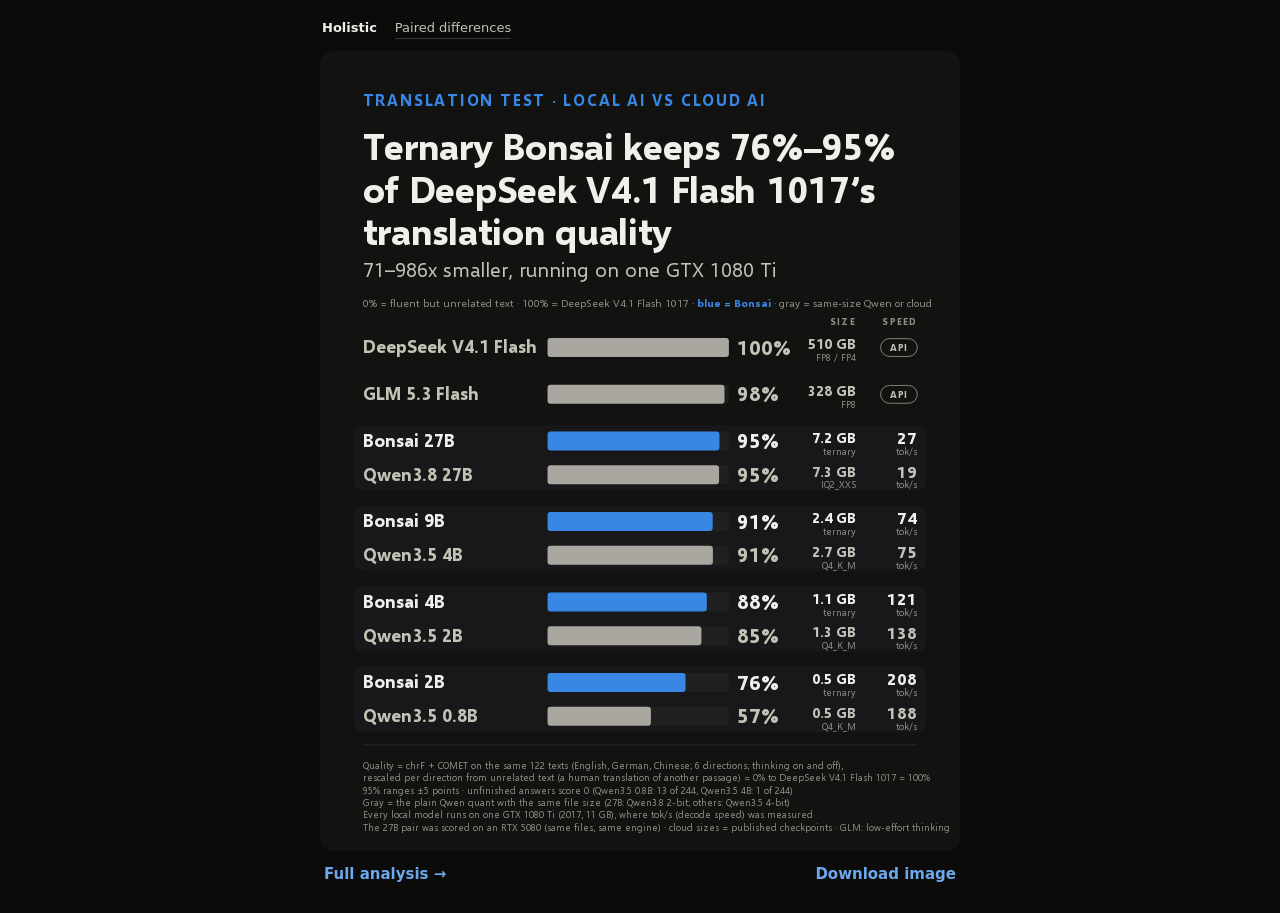
==== bonsai2-translation/index.html @ bb7e82f9 "update bonsai2 translation pages" ====
<!doctype html>
<html lang="en"><head><meta charset="utf-8"><meta name="robots" content="noindex, nofollow"><meta name="viewport" content="width=device-width,initial-scale=1">
<meta name="color-scheme" content="dark">
<title>Ternary Bonsai keeps 76%–95% of DeepSeek V4.1 Flash 1017’s translation quality, 71–986x smaller, running on one GTX 1080 Ti</title><style>
@font-face{font-family:CardSans;src:url(fonts/selawk.ttf) format("truetype");font-weight:100 500}
@font-face{font-family:CardSans;src:url(fonts/selawkb.ttf) format("truetype");font-weight:600 900}
html,body{margin:0;background:#0b0b0a;color:#f0efec;font:15px/1.5 system-ui,-apple-system,"Segoe UI",sans-serif}
main{max-width:640px;margin:0 auto;padding:18px 14px 28px}
.nav{display:flex;gap:18px;font-size:13px;margin:0 2px 12px}
.nav a{color:#c3c2b7;text-decoration:none;border-bottom:1px solid #383835}
.nav a:hover{color:#f0efec}
.nav [aria-current]{color:#f0efec;font-weight:600}
svg.card{display:block;width:100%;height:auto;border-radius:14px}
.links{display:flex;justify-content:space-between;gap:16px;margin:12px 4px 0;font-size:15px}
.links a{color:#6da7ec;text-decoration:none;font-weight:600}
.links a:hover{text-decoration:underline}
</style></head>
<body><main><nav class="nav" aria-label="Report pages"><span aria-current="page">Holistic</span><a href="details.html">Paired differences</a></nav>
<svg class="card" viewBox="0 0 1080 1350" width="1080" height="1350" xmlns="http://www.w3.org/2000/svg" role="img" aria-labelledby="card-t card-d" font-family="'Segoe UI','CardSans',sans-serif">
<title id="card-t">Ternary Bonsai keeps 76%–95% of DeepSeek V4.1 Flash 1017’s translation quality, 71–986x smaller, running on one GTX 1080 Ti</title>
<desc id="card-d">Translation quality (chrF and COMET) from unrelated text = 0% to DeepSeek V4.1 Flash 1017 (510 GB) = 100% on the same texts, each Bonsai beside the plain Qwen of the same file size: DeepSeek V4.1 Flash 1017 (510 GB) 100%, GLM 5.3 Flash (328 GB) 98% (95% range 97% to 99%), Bonsai 27B (7.2 GB) 95% (95% range 93% to 96%), Qwen3.8 27B (7.3 GB) 95% (95% range 92% to 96%), Bonsai 9B (2.4 GB) 91% (95% range 90% to 93%), Qwen3.5 4B (2.7 GB) 91% (95% range 89% to 93%), Bonsai 4B (1.1 GB) 88% (95% range 86% to 90%), Qwen3.5 2B (1.3 GB) 85% (95% range 83% to 87%), Bonsai 2B (0.5 GB) 76% (95% range 74% to 78%), Qwen3.5 0.8B (0.5 GB) 57% (95% range 52% to 62%).</desc>
<rect width="1080" height="1350" fill="#121211"/>
<text x="72" y="92" fill="#3987e5" font-size="26" font-weight="700" letter-spacing="3">TRANSLATION TEST · LOCAL AI VS CLOUD AI</text>
<text x="72" y="184" fill="#f0efec" font-size="62" font-weight="700" letter-spacing="-0.5">Ternary Bonsai keeps 76%–95%</text>
<text x="72" y="256" fill="#f0efec" font-size="62" font-weight="700" letter-spacing="-0.5">of DeepSeek V4.1 Flash 1017’s</text>
<text x="72" y="328" fill="#f0efec" font-size="62" font-weight="700" letter-spacing="-0.5">translation quality</text>
<text x="72" y="382" fill="#c3c2b7" font-size="34">71–986x smaller, running on one GTX 1080 Ti</text>
<text x="72" y="432" fill="#8f8d86" font-size="18">0% = fluent but unrelated text · 100% = DeepSeek V4.1 Flash 1017 · <tspan fill="#3987e5" font-weight="700">blue = Bonsai</tspan> · gray = same-size Qwen or cloud</text>
<text x="904" y="462" fill="#8f8d86" font-size="16" font-weight="700" letter-spacing="2" text-anchor="end">SIZE</text>
<text x="1008" y="462" fill="#8f8d86" font-size="16" font-weight="700" letter-spacing="2" text-anchor="end">SPEED</text>
<g><title>DeepSeek V4.1 Flash, 510 GB: the reference (100%)</title>
<text x="72" y="510.4" fill="#c3c2b7" font-size="30" font-weight="700">DeepSeek V4.1 Flash</text>
<text x="904" y="503.4" fill="#c3c2b7" font-size="24" font-weight="700" text-anchor="end">510 GB</text>
<text x="904" y="523.5" fill="#8f8d86" font-size="16" text-anchor="end">FP8 / FP4</text>
<rect x="946" y="485.4" width="62" height="30" rx="15" fill="none" stroke="#8f8d86" stroke-width="1.5"/>
<text x="977" y="506.4" fill="#c3c2b7" font-size="16" font-weight="700" letter-spacing="1.5" text-anchor="middle">API</text>
<rect x="384" y="484.5" width="306" height="31.9" rx="5" fill="#2c2c2a" fill-opacity=".45"/>
<rect x="384" y="484.5" width="306.0" height="31.9" rx="5" fill="#a9a7a0"/>
<text x="704" y="512.5" fill="#c3c2b7" font-size="34" font-weight="700">100%</text>
</g>
<g><title>GLM 5.3 Flash, 328 GB: 98% of the way from unrelated text to DeepSeek V4.1 Flash 1017 (95% range 97% to 99%)</title>
<text x="72" y="589.4" fill="#c3c2b7" font-size="30" font-weight="700">GLM 5.3 Flash</text>
<text x="904" y="582.4" fill="#c3c2b7" font-size="24" font-weight="700" text-anchor="end">328 GB</text>
<text x="904" y="602.4" fill="#8f8d86" font-size="16" text-anchor="end">FP8</text>
<rect x="946" y="564.4" width="62" height="30" rx="15" fill="none" stroke="#8f8d86" stroke-width="1.5"/>
<text x="977" y="585.4" fill="#c3c2b7" font-size="16" font-weight="700" letter-spacing="1.5" text-anchor="middle">API</text>
<rect x="384" y="563.4" width="306" height="31.9" rx="5" fill="#2c2c2a" fill-opacity=".45"/>
<rect x="384" y="563.4" width="298.6" height="31.9" rx="5" fill="#a9a7a0"/>
<text x="704" y="591.4" fill="#c3c2b7" font-size="34" font-weight="700">98%</text>
</g>
<rect x="58" y="631.8" width="964" height="109.8" rx="12" fill="#18181a"/>
<g><title>Bonsai 27B, 7.2 GB: 95% of the way from unrelated text to DeepSeek V4.1 Flash 1017 (95% range 93% to 96%)</title>
<text x="72" y="668.2" fill="#f0efec" font-size="30" font-weight="700">Bonsai 27B</text>
<text x="904" y="661.2" fill="#f0efec" font-size="24" font-weight="700" text-anchor="end">7.2 GB</text>
<text x="904" y="681.2" fill="#8f8d86" font-size="16" text-anchor="end">ternary</text>
<text x="1008" y="663.2" fill="#f0efec" font-size="28" font-weight="700" text-anchor="end">27</text>
<text x="1008" y="681.2" fill="#8f8d86" font-size="16" text-anchor="end">tok/s</text>
<rect x="384" y="642.3" width="306" height="31.9" rx="5" fill="#2c2c2a" fill-opacity=".45"/>
<rect x="384" y="642.3" width="290.1" height="31.9" rx="5" fill="#3987e5"/>
<text x="704" y="670.2" fill="#f0efec" font-size="34" font-weight="700">95%</text>
</g>
<g><title>Qwen3.8 27B, 7.3 GB: 95% of the way from unrelated text to DeepSeek V4.1 Flash 1017 (95% range 92% to 96%)</title>
<text x="72" y="725.1" fill="#c3c2b7" font-size="30" font-weight="700">Qwen3.8 27B</text>
<text x="904" y="718.1" fill="#c3c2b7" font-size="24" font-weight="700" text-anchor="end">7.3 GB</text>
<text x="904" y="738.1" fill="#8f8d86" font-size="16" text-anchor="end">IQ2_XXS</text>
<text x="1008" y="720.1" fill="#c3c2b7" font-size="28" font-weight="700" text-anchor="end">19</text>
<text x="1008" y="738.1" fill="#8f8d86" font-size="16" text-anchor="end">tok/s</text>
<rect x="384" y="699.2" width="306" height="31.9" rx="5" fill="#2c2c2a" fill-opacity=".45"/>
<rect x="384" y="699.2" width="289.4" height="31.9" rx="5" fill="#a9a7a0"/>
<text x="704" y="727.1" fill="#c3c2b7" font-size="34" font-weight="700">95%</text>
</g>
<rect x="58" y="767.6" width="964" height="109.8" rx="12" fill="#18181a"/>
<g><title>Bonsai 9B, 2.4 GB: 91% of the way from unrelated text to DeepSeek V4.1 Flash 1017 (95% range 90% to 93%)</title>
<text x="72" y="804.0" fill="#f0efec" font-size="30" font-weight="700">Bonsai 9B</text>
<text x="904" y="797.0" fill="#f0efec" font-size="24" font-weight="700" text-anchor="end">2.4 GB</text>
<text x="904" y="817.0" fill="#8f8d86" font-size="16" text-anchor="end">ternary</text>
<text x="1008" y="799.0" fill="#f0efec" font-size="28" font-weight="700" text-anchor="end">74</text>
<text x="1008" y="817.0" fill="#8f8d86" font-size="16" text-anchor="end">tok/s</text>
<rect x="384" y="778.1" width="306" height="31.9" rx="5" fill="#2c2c2a" fill-opacity=".45"/>
<rect x="384" y="778.1" width="278.7" height="31.9" rx="5" fill="#3987e5"/>
<text x="704" y="806.0" fill="#f0efec" font-size="34" font-weight="700">91%</text>
</g>
<g><title>Qwen3.5 4B, 2.7 GB: 91% of the way from unrelated text to DeepSeek V4.1 Flash 1017 (95% range 89% to 93%)</title>
<text x="72" y="860.9" fill="#c3c2b7" font-size="30" font-weight="700">Qwen3.5 4B</text>
<text x="904" y="853.9" fill="#c3c2b7" font-size="24" font-weight="700" text-anchor="end">2.7 GB</text>
<text x="904" y="873.9" fill="#8f8d86" font-size="16" text-anchor="end">Q4_K_M</text>
<text x="1008" y="855.9" fill="#c3c2b7" font-size="28" font-weight="700" text-anchor="end">75</text>
<text x="1008" y="873.9" fill="#8f8d86" font-size="16" text-anchor="end">tok/s</text>
<rect x="384" y="835.0" width="306" height="31.9" rx="5" fill="#2c2c2a" fill-opacity=".45"/>
<rect x="384" y="835.0" width="279.0" height="31.9" rx="5" fill="#a9a7a0"/>
<text x="704" y="862.9" fill="#c3c2b7" font-size="34" font-weight="700">91%</text>
</g>
<rect x="58" y="903.4" width="964" height="109.8" rx="12" fill="#18181a"/>
<g><title>Bonsai 4B, 1.1 GB: 88% of the way from unrelated text to DeepSeek V4.1 Flash 1017 (95% range 86% to 90%)</title>
<text x="72" y="939.8" fill="#f0efec" font-size="30" font-weight="700">Bonsai 4B</text>
<text x="904" y="932.8" fill="#f0efec" font-size="24" font-weight="700" text-anchor="end">1.1 GB</text>
<text x="904" y="952.8" fill="#8f8d86" font-size="16" text-anchor="end">ternary</text>
<text x="1008" y="934.8" fill="#f0efec" font-size="28" font-weight="700" text-anchor="end">121</text>
<text x="1008" y="952.8" fill="#8f8d86" font-size="16" text-anchor="end">tok/s</text>
<rect x="384" y="913.9" width="306" height="31.9" rx="5" fill="#2c2c2a" fill-opacity=".45"/>
<rect x="384" y="913.9" width="268.7" height="31.9" rx="5" fill="#3987e5"/>
<text x="704" y="941.8" fill="#f0efec" font-size="34" font-weight="700">88%</text>
</g>
<g><title>Qwen3.5 2B, 1.3 GB: 85% of the way from unrelated text to DeepSeek V4.1 Flash 1017 (95% range 83% to 87%)</title>
<text x="72" y="996.7" fill="#c3c2b7" font-size="30" font-weight="700">Qwen3.5 2B</text>
<text x="904" y="989.7" fill="#c3c2b7" font-size="24" font-weight="700" text-anchor="end">1.3 GB</text>
<text x="904" y="1009.7" fill="#8f8d86" font-size="16" text-anchor="end">Q4_K_M</text>
<text x="1008" y="991.7" fill="#c3c2b7" font-size="28" font-weight="700" text-anchor="end">138</text>
<text x="1008" y="1009.7" fill="#8f8d86" font-size="16" text-anchor="end">tok/s</text>
<rect x="384" y="970.8" width="306" height="31.9" rx="5" fill="#2c2c2a" fill-opacity=".45"/>
<rect x="384" y="970.8" width="259.6" height="31.9" rx="5" fill="#a9a7a0"/>
<text x="704" y="998.7" fill="#c3c2b7" font-size="34" font-weight="700">85%</text>
</g>
<rect x="58" y="1039.2" width="964" height="109.8" rx="12" fill="#18181a"/>
<g><title>Bonsai 2B, 0.5 GB: 76% of the way from unrelated text to DeepSeek V4.1 Flash 1017 (95% range 74% to 78%)</title>
<text x="72" y="1075.6" fill="#f0efec" font-size="30" font-weight="700">Bonsai 2B</text>
<text x="904" y="1068.6" fill="#f0efec" font-size="24" font-weight="700" text-anchor="end">0.5 GB</text>
<text x="904" y="1088.6" fill="#8f8d86" font-size="16" text-anchor="end">ternary</text>
<text x="1008" y="1070.6" fill="#f0efec" font-size="28" font-weight="700" text-anchor="end">208</text>
<text x="1008" y="1088.6" fill="#8f8d86" font-size="16" text-anchor="end">tok/s</text>
<rect x="384" y="1049.7" width="306" height="31.9" rx="5" fill="#2c2c2a" fill-opacity=".45"/>
<rect x="384" y="1049.7" width="232.8" height="31.9" rx="5" fill="#3987e5"/>
<text x="704" y="1077.6" fill="#f0efec" font-size="34" font-weight="700">76%</text>
</g>
<g><title>Qwen3.5 0.8B, 0.5 GB: 57% of the way from unrelated text to DeepSeek V4.1 Flash 1017 (95% range 52% to 62%)</title>
<text x="72" y="1132.5" fill="#c3c2b7" font-size="30" font-weight="700">Qwen3.5 0.8B</text>
<text x="904" y="1125.5" fill="#c3c2b7" font-size="24" font-weight="700" text-anchor="end">0.5 GB</text>
<text x="904" y="1145.5" fill="#8f8d86" font-size="16" text-anchor="end">Q4_K_M</text>
<text x="1008" y="1127.5" fill="#c3c2b7" font-size="28" font-weight="700" text-anchor="end">188</text>
<text x="1008" y="1145.5" fill="#8f8d86" font-size="16" text-anchor="end">tok/s</text>
<rect x="384" y="1106.6" width="306" height="31.9" rx="5" fill="#2c2c2a" fill-opacity=".45"/>
<rect x="384" y="1106.6" width="174.4" height="31.9" rx="5" fill="#a9a7a0"/>
<text x="704" y="1134.5" fill="#c3c2b7" font-size="34" font-weight="700">57%</text>
</g>
<line x1="72" x2="1008" y1="1171" y2="1171" stroke="#2c2c2a" stroke-width="1.5"/>
<text x="72" y="1211" fill="#8f8d86" font-size="16">Quality = chrF + COMET on the same 122 texts (English, German, Chinese; 6 directions; thinking on and off),</text>
<text x="72" y="1232" fill="#8f8d86" font-size="16">rescaled per direction from unrelated text (a human translation of another passage) = 0% to DeepSeek V4.1 Flash 1017 = 100%</text>
<text x="72" y="1253" fill="#8f8d86" font-size="16">95% ranges ±5 points · unfinished answers score 0 (Qwen3.5 0.8B: 13 of 244, Qwen3.5 4B: 1 of 244)</text>
<text x="72" y="1274" fill="#8f8d86" font-size="16">Gray = the plain Qwen quant with the same file size (27B: Qwen3.8 2-bit; others: Qwen3.5 4-bit)</text>
<text x="72" y="1295" fill="#8f8d86" font-size="16">Every local model runs on one GTX 1080 Ti (2017, 11 GB), where tok/s (decode speed) was measured</text>
<text x="72" y="1316" fill="#8f8d86" font-size="16">The 27B pair was scored on an RTX 5080 (same files, same engine) · cloud sizes = published checkpoints · GLM: low-effort thinking</text>
</svg>
<div class="links"><a href="details.html">Full analysis →</a><a href="holistic.png" download>Download image</a></div>
</main></body></html>
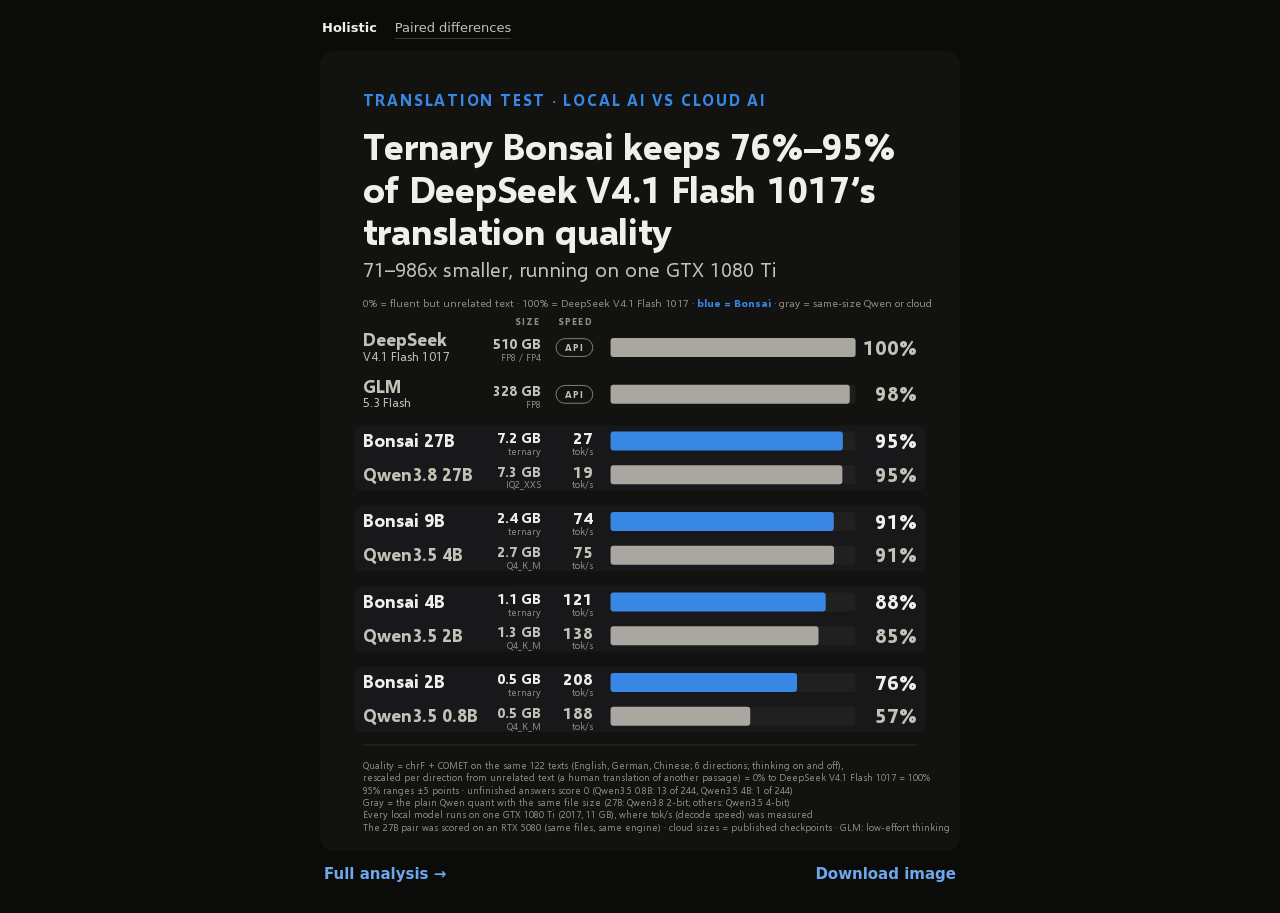
==== commit 9a4761b3: "update bonsai2 translation pages" ====
--- a/bonsai2-translation/index.html
+++ b/bonsai2-translation/index.html
@@ -26,111 +26,113 @@
 <text x="72" y="328" fill="#f0efec" font-size="62" font-weight="700" letter-spacing="-0.5">translation quality</text>
 <text x="72" y="382" fill="#c3c2b7" font-size="34">71–986x smaller, running on one GTX 1080 Ti</text>
 <text x="72" y="432" fill="#8f8d86" font-size="18">0% = fluent but unrelated text · 100% = DeepSeek V4.1 Flash 1017 · <tspan fill="#3987e5" font-weight="700">blue = Bonsai</tspan> · gray = same-size Qwen or cloud</text>
-<text x="904" y="462" fill="#8f8d86" font-size="16" font-weight="700" letter-spacing="2" text-anchor="end">SIZE</text>
-<text x="1008" y="462" fill="#8f8d86" font-size="16" font-weight="700" letter-spacing="2" text-anchor="end">SPEED</text>
-<g><title>DeepSeek V4.1 Flash, 510 GB: the reference (100%)</title>
-<text x="72" y="510.4" fill="#c3c2b7" font-size="30" font-weight="700">DeepSeek V4.1 Flash</text>
-<text x="904" y="503.4" fill="#c3c2b7" font-size="24" font-weight="700" text-anchor="end">510 GB</text>
-<text x="904" y="523.5" fill="#8f8d86" font-size="16" text-anchor="end">FP8 / FP4</text>
-<rect x="946" y="485.4" width="62" height="30" rx="15" fill="none" stroke="#8f8d86" stroke-width="1.5"/>
-<text x="977" y="506.4" fill="#c3c2b7" font-size="16" font-weight="700" letter-spacing="1.5" text-anchor="middle">API</text>
-<rect x="384" y="484.5" width="306" height="31.9" rx="5" fill="#2c2c2a" fill-opacity=".45"/>
-<rect x="384" y="484.5" width="306.0" height="31.9" rx="5" fill="#a9a7a0"/>
-<text x="704" y="512.5" fill="#c3c2b7" font-size="34" font-weight="700">100%</text>
+<text x="372.3271484375" y="462" fill="#8f8d86" font-size="16" font-weight="700" letter-spacing="2" text-anchor="end">SIZE</text>
+<text x="460.3271484375" y="462" fill="#8f8d86" font-size="16" font-weight="700" letter-spacing="2" text-anchor="end">SPEED</text>
+<g><title>DeepSeek V4.1 Flash 1017, 510 GB: the reference (100%)</title>
+<text x="72" y="498.4" fill="#c3c2b7" font-size="30" font-weight="700">DeepSeek</text>
+<text x="72" y="522.5" fill="#c3c2b7" font-size="21">V4.1 Flash 1017</text>
+<text x="372.3271484375" y="503.4" fill="#c3c2b7" font-size="24" font-weight="700" text-anchor="end">510 GB</text>
+<text x="372.3271484375" y="523.5" fill="#8f8d86" font-size="16" text-anchor="end">FP8 / FP4</text>
+<rect x="398.3271484375" y="485.4" width="62" height="30" rx="15" fill="none" stroke="#8f8d86" stroke-width="1.5"/>
+<text x="429.3271484375" y="506.4" fill="#c3c2b7" font-size="16" font-weight="700" letter-spacing="1.5" text-anchor="middle">API</text>
+<rect x="490.3271484375" y="484.5" width="413.5185546875" height="31.9" rx="5" fill="#2c2c2a" fill-opacity=".45"/>
+<rect x="490.3271484375" y="484.5" width="413.5" height="31.9" rx="5" fill="#a9a7a0"/>
+<text x="1008" y="512.5" fill="#c3c2b7" font-size="34" font-weight="700" text-anchor="end">100%</text>
 </g>
 <g><title>GLM 5.3 Flash, 328 GB: 98% of the way from unrelated text to DeepSeek V4.1 Flash 1017 (95% range 97% to 99%)</title>
-<text x="72" y="589.4" fill="#c3c2b7" font-size="30" font-weight="700">GLM 5.3 Flash</text>
-<text x="904" y="582.4" fill="#c3c2b7" font-size="24" font-weight="700" text-anchor="end">328 GB</text>
-<text x="904" y="602.4" fill="#8f8d86" font-size="16" text-anchor="end">FP8</text>
-<rect x="946" y="564.4" width="62" height="30" rx="15" fill="none" stroke="#8f8d86" stroke-width="1.5"/>
-<text x="977" y="585.4" fill="#c3c2b7" font-size="16" font-weight="700" letter-spacing="1.5" text-anchor="middle">API</text>
-<rect x="384" y="563.4" width="306" height="31.9" rx="5" fill="#2c2c2a" fill-opacity=".45"/>
-<rect x="384" y="563.4" width="298.6" height="31.9" rx="5" fill="#a9a7a0"/>
-<text x="704" y="591.4" fill="#c3c2b7" font-size="34" font-weight="700">98%</text>
+<text x="72" y="577.4" fill="#c3c2b7" font-size="30" font-weight="700">GLM</text>
+<text x="72" y="601.4" fill="#c3c2b7" font-size="21">5.3 Flash</text>
+<text x="372.3271484375" y="582.4" fill="#c3c2b7" font-size="24" font-weight="700" text-anchor="end">328 GB</text>
+<text x="372.3271484375" y="602.4" fill="#8f8d86" font-size="16" text-anchor="end">FP8</text>
+<rect x="398.3271484375" y="564.4" width="62" height="30" rx="15" fill="none" stroke="#8f8d86" stroke-width="1.5"/>
+<text x="429.3271484375" y="585.4" fill="#c3c2b7" font-size="16" font-weight="700" letter-spacing="1.5" text-anchor="middle">API</text>
+<rect x="490.3271484375" y="563.4" width="413.5185546875" height="31.9" rx="5" fill="#2c2c2a" fill-opacity=".45"/>
+<rect x="490.3271484375" y="563.4" width="403.6" height="31.9" rx="5" fill="#a9a7a0"/>
+<text x="1008" y="591.4" fill="#c3c2b7" font-size="34" font-weight="700" text-anchor="end">98%</text>
 </g>
 <rect x="58" y="631.8" width="964" height="109.8" rx="12" fill="#18181a"/>
 <g><title>Bonsai 27B, 7.2 GB: 95% of the way from unrelated text to DeepSeek V4.1 Flash 1017 (95% range 93% to 96%)</title>
 <text x="72" y="668.2" fill="#f0efec" font-size="30" font-weight="700">Bonsai 27B</text>
-<text x="904" y="661.2" fill="#f0efec" font-size="24" font-weight="700" text-anchor="end">7.2 GB</text>
-<text x="904" y="681.2" fill="#8f8d86" font-size="16" text-anchor="end">ternary</text>
-<text x="1008" y="663.2" fill="#f0efec" font-size="28" font-weight="700" text-anchor="end">27</text>
-<text x="1008" y="681.2" fill="#8f8d86" font-size="16" text-anchor="end">tok/s</text>
-<rect x="384" y="642.3" width="306" height="31.9" rx="5" fill="#2c2c2a" fill-opacity=".45"/>
-<rect x="384" y="642.3" width="290.1" height="31.9" rx="5" fill="#3987e5"/>
-<text x="704" y="670.2" fill="#f0efec" font-size="34" font-weight="700">95%</text>
+<text x="372.3271484375" y="661.2" fill="#f0efec" font-size="24" font-weight="700" text-anchor="end">7.2 GB</text>
+<text x="372.3271484375" y="681.2" fill="#8f8d86" font-size="16" text-anchor="end">ternary</text>
+<text x="460.3271484375" y="663.2" fill="#f0efec" font-size="28" font-weight="700" text-anchor="end">27</text>
+<text x="460.3271484375" y="681.2" fill="#8f8d86" font-size="16" text-anchor="end">tok/s</text>
+<rect x="490.3271484375" y="642.3" width="413.5185546875" height="31.9" rx="5" fill="#2c2c2a" fill-opacity=".45"/>
+<rect x="490.3271484375" y="642.3" width="392.0" height="31.9" rx="5" fill="#3987e5"/>
+<text x="1008" y="670.2" fill="#f0efec" font-size="34" font-weight="700" text-anchor="end">95%</text>
 </g>
 <g><title>Qwen3.8 27B, 7.3 GB: 95% of the way from unrelated text to DeepSeek V4.1 Flash 1017 (95% range 92% to 96%)</title>
 <text x="72" y="725.1" fill="#c3c2b7" font-size="30" font-weight="700">Qwen3.8 27B</text>
-<text x="904" y="718.1" fill="#c3c2b7" font-size="24" font-weight="700" text-anchor="end">7.3 GB</text>
-<text x="904" y="738.1" fill="#8f8d86" font-size="16" text-anchor="end">IQ2_XXS</text>
-<text x="1008" y="720.1" fill="#c3c2b7" font-size="28" font-weight="700" text-anchor="end">19</text>
-<text x="1008" y="738.1" fill="#8f8d86" font-size="16" text-anchor="end">tok/s</text>
-<rect x="384" y="699.2" width="306" height="31.9" rx="5" fill="#2c2c2a" fill-opacity=".45"/>
-<rect x="384" y="699.2" width="289.4" height="31.9" rx="5" fill="#a9a7a0"/>
-<text x="704" y="727.1" fill="#c3c2b7" font-size="34" font-weight="700">95%</text>
+<text x="372.3271484375" y="718.1" fill="#c3c2b7" font-size="24" font-weight="700" text-anchor="end">7.3 GB</text>
+<text x="372.3271484375" y="738.1" fill="#8f8d86" font-size="16" text-anchor="end">IQ2_XXS</text>
+<text x="460.3271484375" y="720.1" fill="#c3c2b7" font-size="28" font-weight="700" text-anchor="end">19</text>
+<text x="460.3271484375" y="738.1" fill="#8f8d86" font-size="16" text-anchor="end">tok/s</text>
+<rect x="490.3271484375" y="699.2" width="413.5185546875" height="31.9" rx="5" fill="#2c2c2a" fill-opacity=".45"/>
+<rect x="490.3271484375" y="699.2" width="391.1" height="31.9" rx="5" fill="#a9a7a0"/>
+<text x="1008" y="727.1" fill="#c3c2b7" font-size="34" font-weight="700" text-anchor="end">95%</text>
 </g>
 <rect x="58" y="767.6" width="964" height="109.8" rx="12" fill="#18181a"/>
 <g><title>Bonsai 9B, 2.4 GB: 91% of the way from unrelated text to DeepSeek V4.1 Flash 1017 (95% range 90% to 93%)</title>
 <text x="72" y="804.0" fill="#f0efec" font-size="30" font-weight="700">Bonsai 9B</text>
-<text x="904" y="797.0" fill="#f0efec" font-size="24" font-weight="700" text-anchor="end">2.4 GB</text>
-<text x="904" y="817.0" fill="#8f8d86" font-size="16" text-anchor="end">ternary</text>
-<text x="1008" y="799.0" fill="#f0efec" font-size="28" font-weight="700" text-anchor="end">74</text>
-<text x="1008" y="817.0" fill="#8f8d86" font-size="16" text-anchor="end">tok/s</text>
-<rect x="384" y="778.1" width="306" height="31.9" rx="5" fill="#2c2c2a" fill-opacity=".45"/>
-<rect x="384" y="778.1" width="278.7" height="31.9" rx="5" fill="#3987e5"/>
-<text x="704" y="806.0" fill="#f0efec" font-size="34" font-weight="700">91%</text>
+<text x="372.3271484375" y="797.0" fill="#f0efec" font-size="24" font-weight="700" text-anchor="end">2.4 GB</text>
+<text x="372.3271484375" y="817.0" fill="#8f8d86" font-size="16" text-anchor="end">ternary</text>
+<text x="460.3271484375" y="799.0" fill="#f0efec" font-size="28" font-weight="700" text-anchor="end">74</text>
+<text x="460.3271484375" y="817.0" fill="#8f8d86" font-size="16" text-anchor="end">tok/s</text>
+<rect x="490.3271484375" y="778.1" width="413.5185546875" height="31.9" rx="5" fill="#2c2c2a" fill-opacity=".45"/>
+<rect x="490.3271484375" y="778.1" width="376.7" height="31.9" rx="5" fill="#3987e5"/>
+<text x="1008" y="806.0" fill="#f0efec" font-size="34" font-weight="700" text-anchor="end">91%</text>
 </g>
 <g><title>Qwen3.5 4B, 2.7 GB: 91% of the way from unrelated text to DeepSeek V4.1 Flash 1017 (95% range 89% to 93%)</title>
 <text x="72" y="860.9" fill="#c3c2b7" font-size="30" font-weight="700">Qwen3.5 4B</text>
-<text x="904" y="853.9" fill="#c3c2b7" font-size="24" font-weight="700" text-anchor="end">2.7 GB</text>
-<text x="904" y="873.9" fill="#8f8d86" font-size="16" text-anchor="end">Q4_K_M</text>
-<text x="1008" y="855.9" fill="#c3c2b7" font-size="28" font-weight="700" text-anchor="end">75</text>
-<text x="1008" y="873.9" fill="#8f8d86" font-size="16" text-anchor="end">tok/s</text>
-<rect x="384" y="835.0" width="306" height="31.9" rx="5" fill="#2c2c2a" fill-opacity=".45"/>
-<rect x="384" y="835.0" width="279.0" height="31.9" rx="5" fill="#a9a7a0"/>
-<text x="704" y="862.9" fill="#c3c2b7" font-size="34" font-weight="700">91%</text>
+<text x="372.3271484375" y="853.9" fill="#c3c2b7" font-size="24" font-weight="700" text-anchor="end">2.7 GB</text>
+<text x="372.3271484375" y="873.9" fill="#8f8d86" font-size="16" text-anchor="end">Q4_K_M</text>
+<text x="460.3271484375" y="855.9" fill="#c3c2b7" font-size="28" font-weight="700" text-anchor="end">75</text>
+<text x="460.3271484375" y="873.9" fill="#8f8d86" font-size="16" text-anchor="end">tok/s</text>
+<rect x="490.3271484375" y="835.0" width="413.5185546875" height="31.9" rx="5" fill="#2c2c2a" fill-opacity=".45"/>
+<rect x="490.3271484375" y="835.0" width="377.1" height="31.9" rx="5" fill="#a9a7a0"/>
+<text x="1008" y="862.9" fill="#c3c2b7" font-size="34" font-weight="700" text-anchor="end">91%</text>
 </g>
 <rect x="58" y="903.4" width="964" height="109.8" rx="12" fill="#18181a"/>
 <g><title>Bonsai 4B, 1.1 GB: 88% of the way from unrelated text to DeepSeek V4.1 Flash 1017 (95% range 86% to 90%)</title>
 <text x="72" y="939.8" fill="#f0efec" font-size="30" font-weight="700">Bonsai 4B</text>
-<text x="904" y="932.8" fill="#f0efec" font-size="24" font-weight="700" text-anchor="end">1.1 GB</text>
-<text x="904" y="952.8" fill="#8f8d86" font-size="16" text-anchor="end">ternary</text>
-<text x="1008" y="934.8" fill="#f0efec" font-size="28" font-weight="700" text-anchor="end">121</text>
-<text x="1008" y="952.8" fill="#8f8d86" font-size="16" text-anchor="end">tok/s</text>
-<rect x="384" y="913.9" width="306" height="31.9" rx="5" fill="#2c2c2a" fill-opacity=".45"/>
-<rect x="384" y="913.9" width="268.7" height="31.9" rx="5" fill="#3987e5"/>
-<text x="704" y="941.8" fill="#f0efec" font-size="34" font-weight="700">88%</text>
+<text x="372.3271484375" y="932.8" fill="#f0efec" font-size="24" font-weight="700" text-anchor="end">1.1 GB</text>
+<text x="372.3271484375" y="952.8" fill="#8f8d86" font-size="16" text-anchor="end">ternary</text>
+<text x="460.3271484375" y="934.8" fill="#f0efec" font-size="28" font-weight="700" text-anchor="end">121</text>
+<text x="460.3271484375" y="952.8" fill="#8f8d86" font-size="16" text-anchor="end">tok/s</text>
+<rect x="490.3271484375" y="913.9" width="413.5185546875" height="31.9" rx="5" fill="#2c2c2a" fill-opacity=".45"/>
+<rect x="490.3271484375" y="913.9" width="363.0" height="31.9" rx="5" fill="#3987e5"/>
+<text x="1008" y="941.8" fill="#f0efec" font-size="34" font-weight="700" text-anchor="end">88%</text>
 </g>
 <g><title>Qwen3.5 2B, 1.3 GB: 85% of the way from unrelated text to DeepSeek V4.1 Flash 1017 (95% range 83% to 87%)</title>
 <text x="72" y="996.7" fill="#c3c2b7" font-size="30" font-weight="700">Qwen3.5 2B</text>
-<text x="904" y="989.7" fill="#c3c2b7" font-size="24" font-weight="700" text-anchor="end">1.3 GB</text>
-<text x="904" y="1009.7" fill="#8f8d86" font-size="16" text-anchor="end">Q4_K_M</text>
-<text x="1008" y="991.7" fill="#c3c2b7" font-size="28" font-weight="700" text-anchor="end">138</text>
-<text x="1008" y="1009.7" fill="#8f8d86" font-size="16" text-anchor="end">tok/s</text>
-<rect x="384" y="970.8" width="306" height="31.9" rx="5" fill="#2c2c2a" fill-opacity=".45"/>
-<rect x="384" y="970.8" width="259.6" height="31.9" rx="5" fill="#a9a7a0"/>
-<text x="704" y="998.7" fill="#c3c2b7" font-size="34" font-weight="700">85%</text>
+<text x="372.3271484375" y="989.7" fill="#c3c2b7" font-size="24" font-weight="700" text-anchor="end">1.3 GB</text>
+<text x="372.3271484375" y="1009.7" fill="#8f8d86" font-size="16" text-anchor="end">Q4_K_M</text>
+<text x="460.3271484375" y="991.7" fill="#c3c2b7" font-size="28" font-weight="700" text-anchor="end">138</text>
+<text x="460.3271484375" y="1009.7" fill="#8f8d86" font-size="16" text-anchor="end">tok/s</text>
+<rect x="490.3271484375" y="970.8" width="413.5185546875" height="31.9" rx="5" fill="#2c2c2a" fill-opacity=".45"/>
+<rect x="490.3271484375" y="970.8" width="350.9" height="31.9" rx="5" fill="#a9a7a0"/>
+<text x="1008" y="998.7" fill="#c3c2b7" font-size="34" font-weight="700" text-anchor="end">85%</text>
 </g>
 <rect x="58" y="1039.2" width="964" height="109.8" rx="12" fill="#18181a"/>
 <g><title>Bonsai 2B, 0.5 GB: 76% of the way from unrelated text to DeepSeek V4.1 Flash 1017 (95% range 74% to 78%)</title>
 <text x="72" y="1075.6" fill="#f0efec" font-size="30" font-weight="700">Bonsai 2B</text>
-<text x="904" y="1068.6" fill="#f0efec" font-size="24" font-weight="700" text-anchor="end">0.5 GB</text>
-<text x="904" y="1088.6" fill="#8f8d86" font-size="16" text-anchor="end">ternary</text>
-<text x="1008" y="1070.6" fill="#f0efec" font-size="28" font-weight="700" text-anchor="end">208</text>
-<text x="1008" y="1088.6" fill="#8f8d86" font-size="16" text-anchor="end">tok/s</text>
-<rect x="384" y="1049.7" width="306" height="31.9" rx="5" fill="#2c2c2a" fill-opacity=".45"/>
-<rect x="384" y="1049.7" width="232.8" height="31.9" rx="5" fill="#3987e5"/>
-<text x="704" y="1077.6" fill="#f0efec" font-size="34" font-weight="700">76%</text>
+<text x="372.3271484375" y="1068.6" fill="#f0efec" font-size="24" font-weight="700" text-anchor="end">0.5 GB</text>
+<text x="372.3271484375" y="1088.6" fill="#8f8d86" font-size="16" text-anchor="end">ternary</text>
+<text x="460.3271484375" y="1070.6" fill="#f0efec" font-size="28" font-weight="700" text-anchor="end">208</text>
+<text x="460.3271484375" y="1088.6" fill="#8f8d86" font-size="16" text-anchor="end">tok/s</text>
+<rect x="490.3271484375" y="1049.7" width="413.5185546875" height="31.9" rx="5" fill="#2c2c2a" fill-opacity=".45"/>
+<rect x="490.3271484375" y="1049.7" width="314.6" height="31.9" rx="5" fill="#3987e5"/>
+<text x="1008" y="1077.6" fill="#f0efec" font-size="34" font-weight="700" text-anchor="end">76%</text>
 </g>
 <g><title>Qwen3.5 0.8B, 0.5 GB: 57% of the way from unrelated text to DeepSeek V4.1 Flash 1017 (95% range 52% to 62%)</title>
 <text x="72" y="1132.5" fill="#c3c2b7" font-size="30" font-weight="700">Qwen3.5 0.8B</text>
-<text x="904" y="1125.5" fill="#c3c2b7" font-size="24" font-weight="700" text-anchor="end">0.5 GB</text>
-<text x="904" y="1145.5" fill="#8f8d86" font-size="16" text-anchor="end">Q4_K_M</text>
-<text x="1008" y="1127.5" fill="#c3c2b7" font-size="28" font-weight="700" text-anchor="end">188</text>
-<text x="1008" y="1145.5" fill="#8f8d86" font-size="16" text-anchor="end">tok/s</text>
-<rect x="384" y="1106.6" width="306" height="31.9" rx="5" fill="#2c2c2a" fill-opacity=".45"/>
-<rect x="384" y="1106.6" width="174.4" height="31.9" rx="5" fill="#a9a7a0"/>
-<text x="704" y="1134.5" fill="#c3c2b7" font-size="34" font-weight="700">57%</text>
+<text x="372.3271484375" y="1125.5" fill="#c3c2b7" font-size="24" font-weight="700" text-anchor="end">0.5 GB</text>
+<text x="372.3271484375" y="1145.5" fill="#8f8d86" font-size="16" text-anchor="end">Q4_K_M</text>
+<text x="460.3271484375" y="1127.5" fill="#c3c2b7" font-size="28" font-weight="700" text-anchor="end">188</text>
+<text x="460.3271484375" y="1145.5" fill="#8f8d86" font-size="16" text-anchor="end">tok/s</text>
+<rect x="490.3271484375" y="1106.6" width="413.5185546875" height="31.9" rx="5" fill="#2c2c2a" fill-opacity=".45"/>
+<rect x="490.3271484375" y="1106.6" width="235.7" height="31.9" rx="5" fill="#a9a7a0"/>
+<text x="1008" y="1134.5" fill="#c3c2b7" font-size="34" font-weight="700" text-anchor="end">57%</text>
 </g>
 <line x1="72" x2="1008" y1="1171" y2="1171" stroke="#2c2c2a" stroke-width="1.5"/>
 <text x="72" y="1211" fill="#8f8d86" font-size="16">Quality = chrF + COMET on the same 122 texts (English, German, Chinese; 6 directions; thinking on and off),</text>
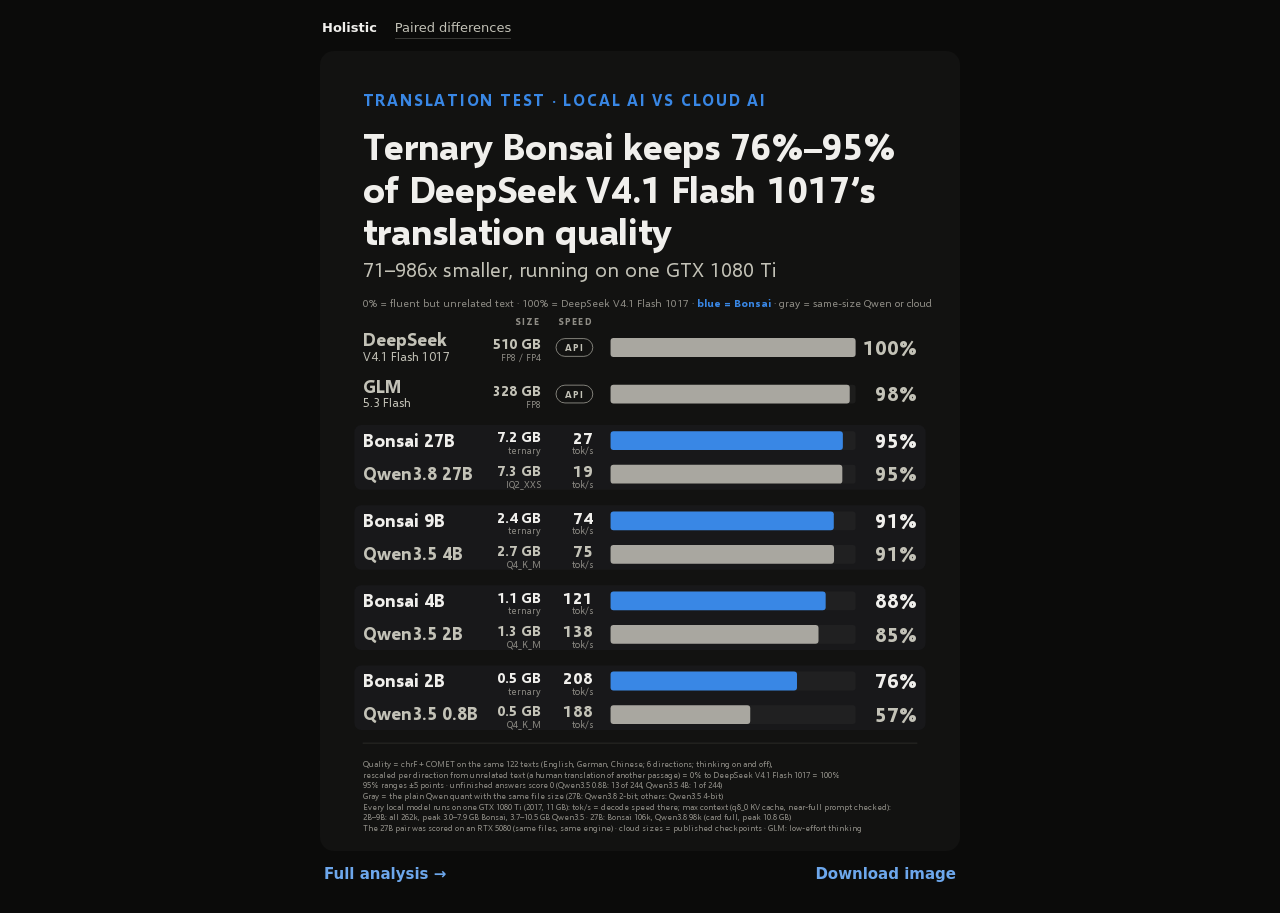
==== commit 9a56669f: "update bonsai2 translation pages" ====
--- a/bonsai2-translation/index.html
+++ b/bonsai2-translation/index.html
@@ -29,118 +29,119 @@
 <text x="372.3271484375" y="462" fill="#8f8d86" font-size="16" font-weight="700" letter-spacing="2" text-anchor="end">SIZE</text>
 <text x="460.3271484375" y="462" fill="#8f8d86" font-size="16" font-weight="700" letter-spacing="2" text-anchor="end">SPEED</text>
 <g><title>DeepSeek V4.1 Flash 1017, 510 GB: the reference (100%)</title>
-<text x="72" y="498.4" fill="#c3c2b7" font-size="30" font-weight="700">DeepSeek</text>
-<text x="72" y="522.5" fill="#c3c2b7" font-size="21">V4.1 Flash 1017</text>
-<text x="372.3271484375" y="503.4" fill="#c3c2b7" font-size="24" font-weight="700" text-anchor="end">510 GB</text>
-<text x="372.3271484375" y="523.5" fill="#8f8d86" font-size="16" text-anchor="end">FP8 / FP4</text>
-<rect x="398.3271484375" y="485.4" width="62" height="30" rx="15" fill="none" stroke="#8f8d86" stroke-width="1.5"/>
-<text x="429.3271484375" y="506.4" fill="#c3c2b7" font-size="16" font-weight="700" letter-spacing="1.5" text-anchor="middle">API</text>
-<rect x="490.3271484375" y="484.5" width="413.5185546875" height="31.9" rx="5" fill="#2c2c2a" fill-opacity=".45"/>
-<rect x="490.3271484375" y="484.5" width="413.5" height="31.9" rx="5" fill="#a9a7a0"/>
-<text x="1008" y="512.5" fill="#c3c2b7" font-size="34" font-weight="700" text-anchor="end">100%</text>
+<text x="72" y="498.3" fill="#c3c2b7" font-size="30" font-weight="700">DeepSeek</text>
+<text x="72" y="522.3" fill="#c3c2b7" font-size="21">V4.1 Flash 1017</text>
+<text x="372.3271484375" y="503.3" fill="#c3c2b7" font-size="24" font-weight="700" text-anchor="end">510 GB</text>
+<text x="372.3271484375" y="523.3" fill="#8f8d86" font-size="16" text-anchor="end">FP8 / FP4</text>
+<rect x="398.3271484375" y="485.3" width="62" height="30" rx="15" fill="none" stroke="#8f8d86" stroke-width="1.5"/>
+<text x="429.3271484375" y="506.3" fill="#c3c2b7" font-size="16" font-weight="700" letter-spacing="1.5" text-anchor="middle">API</text>
+<rect x="490.3271484375" y="484.5" width="413.5185546875" height="31.7" rx="5" fill="#2c2c2a" fill-opacity=".45"/>
+<rect x="490.3271484375" y="484.5" width="413.5" height="31.7" rx="5" fill="#a9a7a0"/>
+<text x="1008" y="512.3" fill="#c3c2b7" font-size="34" font-weight="700" text-anchor="end">100%</text>
 </g>
 <g><title>GLM 5.3 Flash, 328 GB: 98% of the way from unrelated text to DeepSeek V4.1 Flash 1017 (95% range 97% to 99%)</title>
-<text x="72" y="577.4" fill="#c3c2b7" font-size="30" font-weight="700">GLM</text>
-<text x="72" y="601.4" fill="#c3c2b7" font-size="21">5.3 Flash</text>
-<text x="372.3271484375" y="582.4" fill="#c3c2b7" font-size="24" font-weight="700" text-anchor="end">328 GB</text>
-<text x="372.3271484375" y="602.4" fill="#8f8d86" font-size="16" text-anchor="end">FP8</text>
-<rect x="398.3271484375" y="564.4" width="62" height="30" rx="15" fill="none" stroke="#8f8d86" stroke-width="1.5"/>
-<text x="429.3271484375" y="585.4" fill="#c3c2b7" font-size="16" font-weight="700" letter-spacing="1.5" text-anchor="middle">API</text>
-<rect x="490.3271484375" y="563.4" width="413.5185546875" height="31.9" rx="5" fill="#2c2c2a" fill-opacity=".45"/>
-<rect x="490.3271484375" y="563.4" width="403.6" height="31.9" rx="5" fill="#a9a7a0"/>
-<text x="1008" y="591.4" fill="#c3c2b7" font-size="34" font-weight="700" text-anchor="end">98%</text>
+<text x="72" y="576.9" fill="#c3c2b7" font-size="30" font-weight="700">GLM</text>
+<text x="72" y="600.9" fill="#c3c2b7" font-size="21">5.3 Flash</text>
+<text x="372.3271484375" y="581.9" fill="#c3c2b7" font-size="24" font-weight="700" text-anchor="end">328 GB</text>
+<text x="372.3271484375" y="601.9" fill="#8f8d86" font-size="16" text-anchor="end">FP8</text>
+<rect x="398.3271484375" y="563.9" width="62" height="30" rx="15" fill="none" stroke="#8f8d86" stroke-width="1.5"/>
+<text x="429.3271484375" y="584.9" fill="#c3c2b7" font-size="16" font-weight="700" letter-spacing="1.5" text-anchor="middle">API</text>
+<rect x="490.3271484375" y="563.1" width="413.5185546875" height="31.7" rx="5" fill="#2c2c2a" fill-opacity=".45"/>
+<rect x="490.3271484375" y="563.1" width="403.6" height="31.7" rx="5" fill="#a9a7a0"/>
+<text x="1008" y="590.9" fill="#c3c2b7" font-size="34" font-weight="700" text-anchor="end">98%</text>
 </g>
-<rect x="58" y="631.8" width="964" height="109.8" rx="12" fill="#18181a"/>
+<rect x="58" y="631.2" width="964" height="109.2" rx="12" fill="#18181a"/>
 <g><title>Bonsai 27B, 7.2 GB: 95% of the way from unrelated text to DeepSeek V4.1 Flash 1017 (95% range 93% to 96%)</title>
-<text x="72" y="668.2" fill="#f0efec" font-size="30" font-weight="700">Bonsai 27B</text>
-<text x="372.3271484375" y="661.2" fill="#f0efec" font-size="24" font-weight="700" text-anchor="end">7.2 GB</text>
-<text x="372.3271484375" y="681.2" fill="#8f8d86" font-size="16" text-anchor="end">ternary</text>
-<text x="460.3271484375" y="663.2" fill="#f0efec" font-size="28" font-weight="700" text-anchor="end">27</text>
-<text x="460.3271484375" y="681.2" fill="#8f8d86" font-size="16" text-anchor="end">tok/s</text>
-<rect x="490.3271484375" y="642.3" width="413.5185546875" height="31.9" rx="5" fill="#2c2c2a" fill-opacity=".45"/>
-<rect x="490.3271484375" y="642.3" width="392.0" height="31.9" rx="5" fill="#3987e5"/>
-<text x="1008" y="670.2" fill="#f0efec" font-size="34" font-weight="700" text-anchor="end">95%</text>
+<text x="72" y="667.5" fill="#f0efec" font-size="30" font-weight="700">Bonsai 27B</text>
+<text x="372.3271484375" y="660.5" fill="#f0efec" font-size="24" font-weight="700" text-anchor="end">7.2 GB</text>
+<text x="372.3271484375" y="680.5" fill="#8f8d86" font-size="16" text-anchor="end">ternary</text>
+<text x="460.3271484375" y="662.5" fill="#f0efec" font-size="28" font-weight="700" text-anchor="end">27</text>
+<text x="460.3271484375" y="680.5" fill="#8f8d86" font-size="16" text-anchor="end">tok/s</text>
+<rect x="490.3271484375" y="641.7" width="413.5185546875" height="31.7" rx="5" fill="#2c2c2a" fill-opacity=".45"/>
+<rect x="490.3271484375" y="641.7" width="392.0" height="31.7" rx="5" fill="#3987e5"/>
+<text x="1008" y="669.5" fill="#f0efec" font-size="34" font-weight="700" text-anchor="end">95%</text>
 </g>
 <g><title>Qwen3.8 27B, 7.3 GB: 95% of the way from unrelated text to DeepSeek V4.1 Flash 1017 (95% range 92% to 96%)</title>
-<text x="72" y="725.1" fill="#c3c2b7" font-size="30" font-weight="700">Qwen3.8 27B</text>
-<text x="372.3271484375" y="718.1" fill="#c3c2b7" font-size="24" font-weight="700" text-anchor="end">7.3 GB</text>
-<text x="372.3271484375" y="738.1" fill="#8f8d86" font-size="16" text-anchor="end">IQ2_XXS</text>
-<text x="460.3271484375" y="720.1" fill="#c3c2b7" font-size="28" font-weight="700" text-anchor="end">19</text>
-<text x="460.3271484375" y="738.1" fill="#8f8d86" font-size="16" text-anchor="end">tok/s</text>
-<rect x="490.3271484375" y="699.2" width="413.5185546875" height="31.9" rx="5" fill="#2c2c2a" fill-opacity=".45"/>
-<rect x="490.3271484375" y="699.2" width="391.1" height="31.9" rx="5" fill="#a9a7a0"/>
-<text x="1008" y="727.1" fill="#c3c2b7" font-size="34" font-weight="700" text-anchor="end">95%</text>
+<text x="72" y="724.1" fill="#c3c2b7" font-size="30" font-weight="700">Qwen3.8 27B</text>
+<text x="372.3271484375" y="717.1" fill="#c3c2b7" font-size="24" font-weight="700" text-anchor="end">7.3 GB</text>
+<text x="372.3271484375" y="737.1" fill="#8f8d86" font-size="16" text-anchor="end">IQ2_XXS</text>
+<text x="460.3271484375" y="719.1" fill="#c3c2b7" font-size="28" font-weight="700" text-anchor="end">19</text>
+<text x="460.3271484375" y="737.1" fill="#8f8d86" font-size="16" text-anchor="end">tok/s</text>
+<rect x="490.3271484375" y="698.3" width="413.5185546875" height="31.7" rx="5" fill="#2c2c2a" fill-opacity=".45"/>
+<rect x="490.3271484375" y="698.3" width="391.1" height="31.7" rx="5" fill="#a9a7a0"/>
+<text x="1008" y="726.1" fill="#c3c2b7" font-size="34" font-weight="700" text-anchor="end">95%</text>
 </g>
-<rect x="58" y="767.6" width="964" height="109.8" rx="12" fill="#18181a"/>
+<rect x="58" y="766.4" width="964" height="109.2" rx="12" fill="#18181a"/>
 <g><title>Bonsai 9B, 2.4 GB: 91% of the way from unrelated text to DeepSeek V4.1 Flash 1017 (95% range 90% to 93%)</title>
-<text x="72" y="804.0" fill="#f0efec" font-size="30" font-weight="700">Bonsai 9B</text>
-<text x="372.3271484375" y="797.0" fill="#f0efec" font-size="24" font-weight="700" text-anchor="end">2.4 GB</text>
-<text x="372.3271484375" y="817.0" fill="#8f8d86" font-size="16" text-anchor="end">ternary</text>
-<text x="460.3271484375" y="799.0" fill="#f0efec" font-size="28" font-weight="700" text-anchor="end">74</text>
-<text x="460.3271484375" y="817.0" fill="#8f8d86" font-size="16" text-anchor="end">tok/s</text>
-<rect x="490.3271484375" y="778.1" width="413.5185546875" height="31.9" rx="5" fill="#2c2c2a" fill-opacity=".45"/>
-<rect x="490.3271484375" y="778.1" width="376.7" height="31.9" rx="5" fill="#3987e5"/>
-<text x="1008" y="806.0" fill="#f0efec" font-size="34" font-weight="700" text-anchor="end">91%</text>
+<text x="72" y="802.7" fill="#f0efec" font-size="30" font-weight="700">Bonsai 9B</text>
+<text x="372.3271484375" y="795.7" fill="#f0efec" font-size="24" font-weight="700" text-anchor="end">2.4 GB</text>
+<text x="372.3271484375" y="815.7" fill="#8f8d86" font-size="16" text-anchor="end">ternary</text>
+<text x="460.3271484375" y="797.7" fill="#f0efec" font-size="28" font-weight="700" text-anchor="end">74</text>
+<text x="460.3271484375" y="815.7" fill="#8f8d86" font-size="16" text-anchor="end">tok/s</text>
+<rect x="490.3271484375" y="776.9" width="413.5185546875" height="31.7" rx="5" fill="#2c2c2a" fill-opacity=".45"/>
+<rect x="490.3271484375" y="776.9" width="376.7" height="31.7" rx="5" fill="#3987e5"/>
+<text x="1008" y="804.7" fill="#f0efec" font-size="34" font-weight="700" text-anchor="end">91%</text>
 </g>
 <g><title>Qwen3.5 4B, 2.7 GB: 91% of the way from unrelated text to DeepSeek V4.1 Flash 1017 (95% range 89% to 93%)</title>
-<text x="72" y="860.9" fill="#c3c2b7" font-size="30" font-weight="700">Qwen3.5 4B</text>
-<text x="372.3271484375" y="853.9" fill="#c3c2b7" font-size="24" font-weight="700" text-anchor="end">2.7 GB</text>
-<text x="372.3271484375" y="873.9" fill="#8f8d86" font-size="16" text-anchor="end">Q4_K_M</text>
-<text x="460.3271484375" y="855.9" fill="#c3c2b7" font-size="28" font-weight="700" text-anchor="end">75</text>
-<text x="460.3271484375" y="873.9" fill="#8f8d86" font-size="16" text-anchor="end">tok/s</text>
-<rect x="490.3271484375" y="835.0" width="413.5185546875" height="31.9" rx="5" fill="#2c2c2a" fill-opacity=".45"/>
-<rect x="490.3271484375" y="835.0" width="377.1" height="31.9" rx="5" fill="#a9a7a0"/>
-<text x="1008" y="862.9" fill="#c3c2b7" font-size="34" font-weight="700" text-anchor="end">91%</text>
+<text x="72" y="859.3" fill="#c3c2b7" font-size="30" font-weight="700">Qwen3.5 4B</text>
+<text x="372.3271484375" y="852.3" fill="#c3c2b7" font-size="24" font-weight="700" text-anchor="end">2.7 GB</text>
+<text x="372.3271484375" y="872.3" fill="#8f8d86" font-size="16" text-anchor="end">Q4_K_M</text>
+<text x="460.3271484375" y="854.3" fill="#c3c2b7" font-size="28" font-weight="700" text-anchor="end">75</text>
+<text x="460.3271484375" y="872.3" fill="#8f8d86" font-size="16" text-anchor="end">tok/s</text>
+<rect x="490.3271484375" y="833.5" width="413.5185546875" height="31.7" rx="5" fill="#2c2c2a" fill-opacity=".45"/>
+<rect x="490.3271484375" y="833.5" width="377.1" height="31.7" rx="5" fill="#a9a7a0"/>
+<text x="1008" y="861.3" fill="#c3c2b7" font-size="34" font-weight="700" text-anchor="end">91%</text>
 </g>
-<rect x="58" y="903.4" width="964" height="109.8" rx="12" fill="#18181a"/>
+<rect x="58" y="901.6" width="964" height="109.2" rx="12" fill="#18181a"/>
 <g><title>Bonsai 4B, 1.1 GB: 88% of the way from unrelated text to DeepSeek V4.1 Flash 1017 (95% range 86% to 90%)</title>
-<text x="72" y="939.8" fill="#f0efec" font-size="30" font-weight="700">Bonsai 4B</text>
-<text x="372.3271484375" y="932.8" fill="#f0efec" font-size="24" font-weight="700" text-anchor="end">1.1 GB</text>
-<text x="372.3271484375" y="952.8" fill="#8f8d86" font-size="16" text-anchor="end">ternary</text>
-<text x="460.3271484375" y="934.8" fill="#f0efec" font-size="28" font-weight="700" text-anchor="end">121</text>
-<text x="460.3271484375" y="952.8" fill="#8f8d86" font-size="16" text-anchor="end">tok/s</text>
-<rect x="490.3271484375" y="913.9" width="413.5185546875" height="31.9" rx="5" fill="#2c2c2a" fill-opacity=".45"/>
-<rect x="490.3271484375" y="913.9" width="363.0" height="31.9" rx="5" fill="#3987e5"/>
-<text x="1008" y="941.8" fill="#f0efec" font-size="34" font-weight="700" text-anchor="end">88%</text>
+<text x="72" y="937.9" fill="#f0efec" font-size="30" font-weight="700">Bonsai 4B</text>
+<text x="372.3271484375" y="930.9" fill="#f0efec" font-size="24" font-weight="700" text-anchor="end">1.1 GB</text>
+<text x="372.3271484375" y="950.9" fill="#8f8d86" font-size="16" text-anchor="end">ternary</text>
+<text x="460.3271484375" y="932.9" fill="#f0efec" font-size="28" font-weight="700" text-anchor="end">121</text>
+<text x="460.3271484375" y="950.9" fill="#8f8d86" font-size="16" text-anchor="end">tok/s</text>
+<rect x="490.3271484375" y="912.1" width="413.5185546875" height="31.7" rx="5" fill="#2c2c2a" fill-opacity=".45"/>
+<rect x="490.3271484375" y="912.1" width="363.0" height="31.7" rx="5" fill="#3987e5"/>
+<text x="1008" y="939.9" fill="#f0efec" font-size="34" font-weight="700" text-anchor="end">88%</text>
 </g>
 <g><title>Qwen3.5 2B, 1.3 GB: 85% of the way from unrelated text to DeepSeek V4.1 Flash 1017 (95% range 83% to 87%)</title>
-<text x="72" y="996.7" fill="#c3c2b7" font-size="30" font-weight="700">Qwen3.5 2B</text>
-<text x="372.3271484375" y="989.7" fill="#c3c2b7" font-size="24" font-weight="700" text-anchor="end">1.3 GB</text>
-<text x="372.3271484375" y="1009.7" fill="#8f8d86" font-size="16" text-anchor="end">Q4_K_M</text>
-<text x="460.3271484375" y="991.7" fill="#c3c2b7" font-size="28" font-weight="700" text-anchor="end">138</text>
-<text x="460.3271484375" y="1009.7" fill="#8f8d86" font-size="16" text-anchor="end">tok/s</text>
-<rect x="490.3271484375" y="970.8" width="413.5185546875" height="31.9" rx="5" fill="#2c2c2a" fill-opacity=".45"/>
-<rect x="490.3271484375" y="970.8" width="350.9" height="31.9" rx="5" fill="#a9a7a0"/>
-<text x="1008" y="998.7" fill="#c3c2b7" font-size="34" font-weight="700" text-anchor="end">85%</text>
+<text x="72" y="994.5" fill="#c3c2b7" font-size="30" font-weight="700">Qwen3.5 2B</text>
+<text x="372.3271484375" y="987.5" fill="#c3c2b7" font-size="24" font-weight="700" text-anchor="end">1.3 GB</text>
+<text x="372.3271484375" y="1007.5" fill="#8f8d86" font-size="16" text-anchor="end">Q4_K_M</text>
+<text x="460.3271484375" y="989.5" fill="#c3c2b7" font-size="28" font-weight="700" text-anchor="end">138</text>
+<text x="460.3271484375" y="1007.5" fill="#8f8d86" font-size="16" text-anchor="end">tok/s</text>
+<rect x="490.3271484375" y="968.7" width="413.5185546875" height="31.7" rx="5" fill="#2c2c2a" fill-opacity=".45"/>
+<rect x="490.3271484375" y="968.7" width="350.9" height="31.7" rx="5" fill="#a9a7a0"/>
+<text x="1008" y="996.5" fill="#c3c2b7" font-size="34" font-weight="700" text-anchor="end">85%</text>
 </g>
-<rect x="58" y="1039.2" width="964" height="109.8" rx="12" fill="#18181a"/>
+<rect x="58" y="1036.8" width="964" height="109.2" rx="12" fill="#18181a"/>
 <g><title>Bonsai 2B, 0.5 GB: 76% of the way from unrelated text to DeepSeek V4.1 Flash 1017 (95% range 74% to 78%)</title>
-<text x="72" y="1075.6" fill="#f0efec" font-size="30" font-weight="700">Bonsai 2B</text>
-<text x="372.3271484375" y="1068.6" fill="#f0efec" font-size="24" font-weight="700" text-anchor="end">0.5 GB</text>
-<text x="372.3271484375" y="1088.6" fill="#8f8d86" font-size="16" text-anchor="end">ternary</text>
-<text x="460.3271484375" y="1070.6" fill="#f0efec" font-size="28" font-weight="700" text-anchor="end">208</text>
-<text x="460.3271484375" y="1088.6" fill="#8f8d86" font-size="16" text-anchor="end">tok/s</text>
-<rect x="490.3271484375" y="1049.7" width="413.5185546875" height="31.9" rx="5" fill="#2c2c2a" fill-opacity=".45"/>
-<rect x="490.3271484375" y="1049.7" width="314.6" height="31.9" rx="5" fill="#3987e5"/>
-<text x="1008" y="1077.6" fill="#f0efec" font-size="34" font-weight="700" text-anchor="end">76%</text>
+<text x="72" y="1073.1" fill="#f0efec" font-size="30" font-weight="700">Bonsai 2B</text>
+<text x="372.3271484375" y="1066.1" fill="#f0efec" font-size="24" font-weight="700" text-anchor="end">0.5 GB</text>
+<text x="372.3271484375" y="1086.1" fill="#8f8d86" font-size="16" text-anchor="end">ternary</text>
+<text x="460.3271484375" y="1068.1" fill="#f0efec" font-size="28" font-weight="700" text-anchor="end">208</text>
+<text x="460.3271484375" y="1086.1" fill="#8f8d86" font-size="16" text-anchor="end">tok/s</text>
+<rect x="490.3271484375" y="1047.3" width="413.5185546875" height="31.7" rx="5" fill="#2c2c2a" fill-opacity=".45"/>
+<rect x="490.3271484375" y="1047.3" width="314.6" height="31.7" rx="5" fill="#3987e5"/>
+<text x="1008" y="1075.1" fill="#f0efec" font-size="34" font-weight="700" text-anchor="end">76%</text>
 </g>
 <g><title>Qwen3.5 0.8B, 0.5 GB: 57% of the way from unrelated text to DeepSeek V4.1 Flash 1017 (95% range 52% to 62%)</title>
-<text x="72" y="1132.5" fill="#c3c2b7" font-size="30" font-weight="700">Qwen3.5 0.8B</text>
-<text x="372.3271484375" y="1125.5" fill="#c3c2b7" font-size="24" font-weight="700" text-anchor="end">0.5 GB</text>
-<text x="372.3271484375" y="1145.5" fill="#8f8d86" font-size="16" text-anchor="end">Q4_K_M</text>
-<text x="460.3271484375" y="1127.5" fill="#c3c2b7" font-size="28" font-weight="700" text-anchor="end">188</text>
-<text x="460.3271484375" y="1145.5" fill="#8f8d86" font-size="16" text-anchor="end">tok/s</text>
-<rect x="490.3271484375" y="1106.6" width="413.5185546875" height="31.9" rx="5" fill="#2c2c2a" fill-opacity=".45"/>
-<rect x="490.3271484375" y="1106.6" width="235.7" height="31.9" rx="5" fill="#a9a7a0"/>
-<text x="1008" y="1134.5" fill="#c3c2b7" font-size="34" font-weight="700" text-anchor="end">57%</text>
+<text x="72" y="1129.7" fill="#c3c2b7" font-size="30" font-weight="700">Qwen3.5 0.8B</text>
+<text x="372.3271484375" y="1122.7" fill="#c3c2b7" font-size="24" font-weight="700" text-anchor="end">0.5 GB</text>
+<text x="372.3271484375" y="1142.7" fill="#8f8d86" font-size="16" text-anchor="end">Q4_K_M</text>
+<text x="460.3271484375" y="1124.7" fill="#c3c2b7" font-size="28" font-weight="700" text-anchor="end">188</text>
+<text x="460.3271484375" y="1142.7" fill="#8f8d86" font-size="16" text-anchor="end">tok/s</text>
+<rect x="490.3271484375" y="1103.9" width="413.5185546875" height="31.7" rx="5" fill="#2c2c2a" fill-opacity=".45"/>
+<rect x="490.3271484375" y="1103.9" width="235.7" height="31.7" rx="5" fill="#a9a7a0"/>
+<text x="1008" y="1131.7" fill="#c3c2b7" font-size="34" font-weight="700" text-anchor="end">57%</text>
 </g>
-<line x1="72" x2="1008" y1="1171" y2="1171" stroke="#2c2c2a" stroke-width="1.5"/>
-<text x="72" y="1211" fill="#8f8d86" font-size="16">Quality = chrF + COMET on the same 122 texts (English, German, Chinese; 6 directions; thinking on and off),</text>
-<text x="72" y="1232" fill="#8f8d86" font-size="16">rescaled per direction from unrelated text (a human translation of another passage) = 0% to DeepSeek V4.1 Flash 1017 = 100%</text>
-<text x="72" y="1253" fill="#8f8d86" font-size="16">95% ranges ±5 points · unfinished answers score 0 (Qwen3.5 0.8B: 13 of 244, Qwen3.5 4B: 1 of 244)</text>
-<text x="72" y="1274" fill="#8f8d86" font-size="16">Gray = the plain Qwen quant with the same file size (27B: Qwen3.8 2-bit; others: Qwen3.5 4-bit)</text>
-<text x="72" y="1295" fill="#8f8d86" font-size="16">Every local model runs on one GTX 1080 Ti (2017, 11 GB), where tok/s (decode speed) was measured</text>
-<text x="72" y="1316" fill="#8f8d86" font-size="16">The 27B pair was scored on an RTX 5080 (same files, same engine) · cloud sizes = published checkpoints · GLM: low-effort thinking</text>
+<line x1="72" x2="1008" y1="1168" y2="1168" stroke="#2c2c2a" stroke-width="1.5"/>
+<text x="72" y="1208" fill="#8f8d86" font-size="14">Quality = chrF + COMET on the same 122 texts (English, German, Chinese; 6 directions; thinking on and off),</text>
+<text x="72" y="1226" fill="#8f8d86" font-size="14">rescaled per direction from unrelated text (a human translation of another passage) = 0% to DeepSeek V4.1 Flash 1017 = 100%</text>
+<text x="72" y="1244" fill="#8f8d86" font-size="14">95% ranges ±5 points · unfinished answers score 0 (Qwen3.5 0.8B: 13 of 244, Qwen3.5 4B: 1 of 244)</text>
+<text x="72" y="1262" fill="#8f8d86" font-size="14">Gray = the plain Qwen quant with the same file size (27B: Qwen3.8 2-bit; others: Qwen3.5 4-bit)</text>
+<text x="72" y="1280" fill="#8f8d86" font-size="14">Every local model runs on one GTX 1080 Ti (2017, 11 GB): tok/s = decode speed there; max context (q8_0 KV cache, near-full prompt checked):</text>
+<text x="72" y="1298" fill="#8f8d86" font-size="14">2B–9B: all 262k, peak 3.0–7.9 GB Bonsai, 3.7–10.5 GB Qwen3.5 · 27B: Bonsai 106k, Qwen3.8 98k (card full, peak 10.8 GB)</text>
+<text x="72" y="1316" fill="#8f8d86" font-size="14">The 27B pair was scored on an RTX 5080 (same files, same engine) · cloud sizes = published checkpoints · GLM: low-effort thinking</text>
 </svg>
 <div class="links"><a href="details.html">Full analysis →</a><a href="holistic.png" download>Download image</a></div>
 </main></body></html>
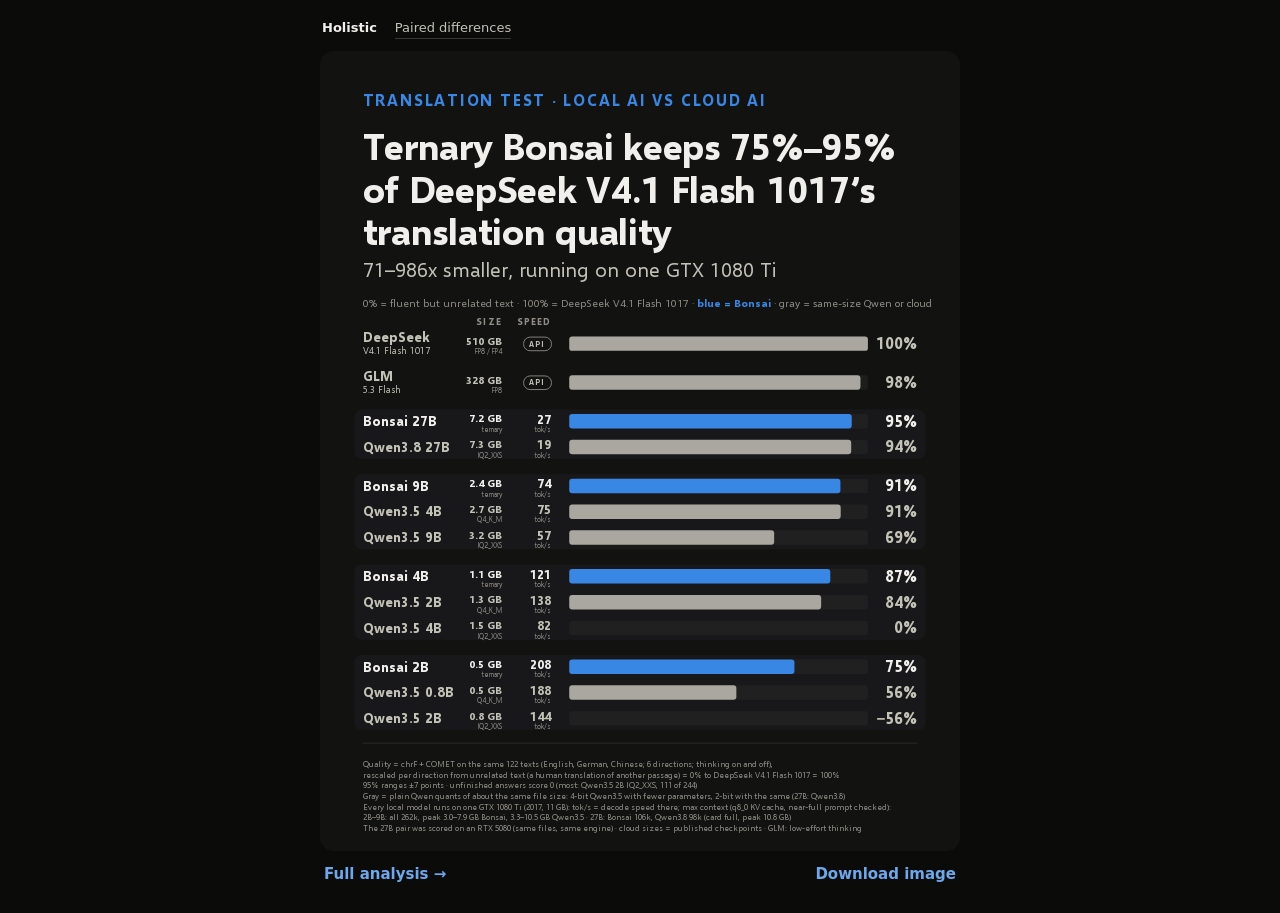
==== commit 09171429: "update bonsai2 translation pages" ====
--- a/bonsai2-translation/index.html
+++ b/bonsai2-translation/index.html
@@ -1,7 +1,7 @@
 <!doctype html>
 <html lang="en"><head><meta charset="utf-8"><meta name="robots" content="noindex, nofollow"><meta name="viewport" content="width=device-width,initial-scale=1">
 <meta name="color-scheme" content="dark">
-<title>Ternary Bonsai keeps 76%–95% of DeepSeek V4.1 Flash 1017’s translation quality, 71–986x smaller, running on one GTX 1080 Ti</title><style>
+<title>Ternary Bonsai keeps 75%–95% of DeepSeek V4.1 Flash 1017’s translation quality, 71–986x smaller, running on one GTX 1080 Ti</title><style>
 @font-face{font-family:CardSans;src:url(fonts/selawk.ttf) format("truetype");font-weight:100 500}
 @font-face{font-family:CardSans;src:url(fonts/selawkb.ttf) format("truetype");font-weight:600 900}
 html,body{margin:0;background:#0b0b0a;color:#f0efec;font:15px/1.5 system-ui,-apple-system,"Segoe UI",sans-serif}
@@ -17,130 +17,160 @@
 </style></head>
 <body><main><nav class="nav" aria-label="Report pages"><span aria-current="page">Holistic</span><a href="details.html">Paired differences</a></nav>
 <svg class="card" viewBox="0 0 1080 1350" width="1080" height="1350" xmlns="http://www.w3.org/2000/svg" role="img" aria-labelledby="card-t card-d" font-family="'Segoe UI','CardSans',sans-serif">
-<title id="card-t">Ternary Bonsai keeps 76%–95% of DeepSeek V4.1 Flash 1017’s translation quality, 71–986x smaller, running on one GTX 1080 Ti</title>
-<desc id="card-d">Translation quality (chrF and COMET) from unrelated text = 0% to DeepSeek V4.1 Flash 1017 (510 GB) = 100% on the same texts, each Bonsai beside the plain Qwen of the same file size: DeepSeek V4.1 Flash 1017 (510 GB) 100%, GLM 5.3 Flash (328 GB) 98% (95% range 97% to 99%), Bonsai 27B (7.2 GB) 95% (95% range 93% to 96%), Qwen3.8 27B (7.3 GB) 95% (95% range 92% to 96%), Bonsai 9B (2.4 GB) 91% (95% range 90% to 93%), Qwen3.5 4B (2.7 GB) 91% (95% range 89% to 93%), Bonsai 4B (1.1 GB) 88% (95% range 86% to 90%), Qwen3.5 2B (1.3 GB) 85% (95% range 83% to 87%), Bonsai 2B (0.5 GB) 76% (95% range 74% to 78%), Qwen3.5 0.8B (0.5 GB) 57% (95% range 52% to 62%).</desc>
+<title id="card-t">Ternary Bonsai keeps 75%–95% of DeepSeek V4.1 Flash 1017’s translation quality, 71–986x smaller, running on one GTX 1080 Ti</title>
+<desc id="card-d">Translation quality (chrF and COMET) from unrelated text = 0% to DeepSeek V4.1 Flash 1017 (510 GB) = 100% on the same texts, each Bonsai beside the plain Qwen of the same file size: DeepSeek V4.1 Flash 1017 (510 GB) 100%, GLM 5.3 Flash (328 GB) 98% (95% range 96% to 99%), Bonsai 27B (7.2 GB) 95% (95% range 93% to 96%), Qwen3.8 27B (7.3 GB) 94% (95% range 92% to 96%), Bonsai 9B (2.4 GB) 91% (95% range 89% to 92%), Qwen3.5 4B (2.7 GB) 91% (95% range 89% to 93%), Qwen3.5 9B (3.2 GB) 69% (95% range 61% to 76%), Bonsai 4B (1.1 GB) 87% (95% range 86% to 89%), Qwen3.5 2B (1.3 GB) 84% (95% range 82% to 86%), Qwen3.5 4B (1.5 GB) 0% (95% range −7% to 6%), Bonsai 2B (0.5 GB) 75% (95% range 73% to 78%), Qwen3.5 0.8B (0.5 GB) 56% (95% range 51% to 61%), Qwen3.5 2B (0.8 GB) −56% (95% range −62% to −51%).</desc>
 <rect width="1080" height="1350" fill="#121211"/>
 <text x="72" y="92" fill="#3987e5" font-size="26" font-weight="700" letter-spacing="3">TRANSLATION TEST · LOCAL AI VS CLOUD AI</text>
-<text x="72" y="184" fill="#f0efec" font-size="62" font-weight="700" letter-spacing="-0.5">Ternary Bonsai keeps 76%–95%</text>
+<text x="72" y="184" fill="#f0efec" font-size="62" font-weight="700" letter-spacing="-0.5">Ternary Bonsai keeps 75%–95%</text>
 <text x="72" y="256" fill="#f0efec" font-size="62" font-weight="700" letter-spacing="-0.5">of DeepSeek V4.1 Flash 1017’s</text>
 <text x="72" y="328" fill="#f0efec" font-size="62" font-weight="700" letter-spacing="-0.5">translation quality</text>
 <text x="72" y="382" fill="#c3c2b7" font-size="34">71–986x smaller, running on one GTX 1080 Ti</text>
 <text x="72" y="432" fill="#8f8d86" font-size="18">0% = fluent but unrelated text · 100% = DeepSeek V4.1 Flash 1017 · <tspan fill="#3987e5" font-weight="700">blue = Bonsai</tspan> · gray = same-size Qwen or cloud</text>
-<text x="372.3271484375" y="462" fill="#8f8d86" font-size="16" font-weight="700" letter-spacing="2" text-anchor="end">SIZE</text>
-<text x="460.3271484375" y="462" fill="#8f8d86" font-size="16" font-weight="700" letter-spacing="2" text-anchor="end">SPEED</text>
+<text x="306.97607421875" y="462" fill="#8f8d86" font-size="16" font-weight="700" letter-spacing="2" text-anchor="end">SIZE</text>
+<text x="390.60107421875" y="462" fill="#8f8d86" font-size="16" font-weight="700" letter-spacing="2" text-anchor="end">SPEED</text>
 <g><title>DeepSeek V4.1 Flash 1017, 510 GB: the reference (100%)</title>
-<text x="72" y="498.3" fill="#c3c2b7" font-size="30" font-weight="700">DeepSeek</text>
-<text x="72" y="522.3" fill="#c3c2b7" font-size="21">V4.1 Flash 1017</text>
-<text x="372.3271484375" y="503.3" fill="#c3c2b7" font-size="24" font-weight="700" text-anchor="end">510 GB</text>
-<text x="372.3271484375" y="523.3" fill="#8f8d86" font-size="16" text-anchor="end">FP8 / FP4</text>
-<rect x="398.3271484375" y="485.3" width="62" height="30" rx="15" fill="none" stroke="#8f8d86" stroke-width="1.5"/>
-<text x="429.3271484375" y="506.3" fill="#c3c2b7" font-size="16" font-weight="700" letter-spacing="1.5" text-anchor="middle">API</text>
-<rect x="490.3271484375" y="484.5" width="413.5185546875" height="31.7" rx="5" fill="#2c2c2a" fill-opacity=".45"/>
-<rect x="490.3271484375" y="484.5" width="413.5" height="31.7" rx="5" fill="#a9a7a0"/>
-<text x="1008" y="512.3" fill="#c3c2b7" font-size="34" font-weight="700" text-anchor="end">100%</text>
+<text x="72" y="491.8" fill="#c3c2b7" font-size="23" font-weight="700">DeepSeek</text>
+<text x="72" y="510.8" fill="#c3c2b7" font-size="16">V4.1 Flash 1017</text>
+<text x="306.97607421875" y="495.8" fill="#c3c2b7" font-size="18" font-weight="700" text-anchor="end">510 GB</text>
+<text x="306.97607421875" y="511.8" fill="#8f8d86" font-size="12" text-anchor="end">FP8 / FP4</text>
+<rect x="343.60107421875" y="482.8" width="47" height="23" rx="11" fill="none" stroke="#8f8d86" stroke-width="1.5"/>
+<text x="366.60107421875" y="498.8" fill="#c3c2b7" font-size="12" font-weight="700" letter-spacing="1.5" text-anchor="middle">API</text>
+<rect x="420.60107421875" y="481.6" width="503.98681640625" height="24.4" rx="5" fill="#2c2c2a" fill-opacity=".45"/>
+<rect x="420.60107421875" y="481.6" width="504.0" height="24.4" rx="5" fill="#a9a7a0"/>
+<text x="1008" y="502.8" fill="#c3c2b7" font-size="26" font-weight="700" text-anchor="end">100%</text>
 </g>
-<g><title>GLM 5.3 Flash, 328 GB: 98% of the way from unrelated text to DeepSeek V4.1 Flash 1017 (95% range 97% to 99%)</title>
-<text x="72" y="576.9" fill="#c3c2b7" font-size="30" font-weight="700">GLM</text>
-<text x="72" y="600.9" fill="#c3c2b7" font-size="21">5.3 Flash</text>
-<text x="372.3271484375" y="581.9" fill="#c3c2b7" font-size="24" font-weight="700" text-anchor="end">328 GB</text>
-<text x="372.3271484375" y="601.9" fill="#8f8d86" font-size="16" text-anchor="end">FP8</text>
-<rect x="398.3271484375" y="563.9" width="62" height="30" rx="15" fill="none" stroke="#8f8d86" stroke-width="1.5"/>
-<text x="429.3271484375" y="584.9" fill="#c3c2b7" font-size="16" font-weight="700" letter-spacing="1.5" text-anchor="middle">API</text>
-<rect x="490.3271484375" y="563.1" width="413.5185546875" height="31.7" rx="5" fill="#2c2c2a" fill-opacity=".45"/>
-<rect x="490.3271484375" y="563.1" width="403.6" height="31.7" rx="5" fill="#a9a7a0"/>
-<text x="1008" y="590.9" fill="#c3c2b7" font-size="34" font-weight="700" text-anchor="end">98%</text>
+<g><title>GLM 5.3 Flash, 328 GB: 98% of the way from unrelated text to DeepSeek V4.1 Flash 1017 (95% range 96% to 99%)</title>
+<text x="72" y="557.3" fill="#c3c2b7" font-size="23" font-weight="700">GLM</text>
+<text x="72" y="576.3" fill="#c3c2b7" font-size="16">5.3 Flash</text>
+<text x="306.97607421875" y="561.3" fill="#c3c2b7" font-size="18" font-weight="700" text-anchor="end">328 GB</text>
+<text x="306.97607421875" y="577.3" fill="#8f8d86" font-size="12" text-anchor="end">FP8</text>
+<rect x="343.60107421875" y="548.3" width="47" height="23" rx="11" fill="none" stroke="#8f8d86" stroke-width="1.5"/>
+<text x="366.60107421875" y="564.3" fill="#c3c2b7" font-size="12" font-weight="700" letter-spacing="1.5" text-anchor="middle">API</text>
+<rect x="420.60107421875" y="547.1" width="503.98681640625" height="24.4" rx="5" fill="#2c2c2a" fill-opacity=".45"/>
+<rect x="420.60107421875" y="547.1" width="491.4" height="24.4" rx="5" fill="#a9a7a0"/>
+<text x="1008" y="568.3" fill="#c3c2b7" font-size="26" font-weight="700" text-anchor="end">98%</text>
 </g>
-<rect x="58" y="631.2" width="964" height="109.2" rx="12" fill="#18181a"/>
+<rect x="58" y="605.1" width="964" height="83.1" rx="12" fill="#18181a"/>
 <g><title>Bonsai 27B, 7.2 GB: 95% of the way from unrelated text to DeepSeek V4.1 Flash 1017 (95% range 93% to 96%)</title>
-<text x="72" y="667.5" fill="#f0efec" font-size="30" font-weight="700">Bonsai 27B</text>
-<text x="372.3271484375" y="660.5" fill="#f0efec" font-size="24" font-weight="700" text-anchor="end">7.2 GB</text>
-<text x="372.3271484375" y="680.5" fill="#8f8d86" font-size="16" text-anchor="end">ternary</text>
-<text x="460.3271484375" y="662.5" fill="#f0efec" font-size="28" font-weight="700" text-anchor="end">27</text>
-<text x="460.3271484375" y="680.5" fill="#8f8d86" font-size="16" text-anchor="end">tok/s</text>
-<rect x="490.3271484375" y="641.7" width="413.5185546875" height="31.7" rx="5" fill="#2c2c2a" fill-opacity=".45"/>
-<rect x="490.3271484375" y="641.7" width="392.0" height="31.7" rx="5" fill="#3987e5"/>
-<text x="1008" y="669.5" fill="#f0efec" font-size="34" font-weight="700" text-anchor="end">95%</text>
+<text x="72" y="632.8" fill="#f0efec" font-size="23" font-weight="700">Bonsai 27B</text>
+<text x="306.97607421875" y="626.8" fill="#f0efec" font-size="18" font-weight="700" text-anchor="end">7.2 GB</text>
+<text x="306.97607421875" y="642.8" fill="#8f8d86" font-size="12" text-anchor="end">ternary</text>
+<text x="390.60107421875" y="628.8" fill="#f0efec" font-size="21" font-weight="700" text-anchor="end">27</text>
+<text x="390.60107421875" y="642.8" fill="#8f8d86" font-size="12" text-anchor="end">tok/s</text>
+<rect x="420.60107421875" y="612.7" width="503.98681640625" height="24.4" rx="5" fill="#2c2c2a" fill-opacity=".45"/>
+<rect x="420.60107421875" y="612.7" width="476.7" height="24.4" rx="5" fill="#3987e5"/>
+<text x="1008" y="633.8" fill="#f0efec" font-size="26" font-weight="700" text-anchor="end">95%</text>
 </g>
-<g><title>Qwen3.8 27B, 7.3 GB: 95% of the way from unrelated text to DeepSeek V4.1 Flash 1017 (95% range 92% to 96%)</title>
-<text x="72" y="724.1" fill="#c3c2b7" font-size="30" font-weight="700">Qwen3.8 27B</text>
-<text x="372.3271484375" y="717.1" fill="#c3c2b7" font-size="24" font-weight="700" text-anchor="end">7.3 GB</text>
-<text x="372.3271484375" y="737.1" fill="#8f8d86" font-size="16" text-anchor="end">IQ2_XXS</text>
-<text x="460.3271484375" y="719.1" fill="#c3c2b7" font-size="28" font-weight="700" text-anchor="end">19</text>
-<text x="460.3271484375" y="737.1" fill="#8f8d86" font-size="16" text-anchor="end">tok/s</text>
-<rect x="490.3271484375" y="698.3" width="413.5185546875" height="31.7" rx="5" fill="#2c2c2a" fill-opacity=".45"/>
-<rect x="490.3271484375" y="698.3" width="391.1" height="31.7" rx="5" fill="#a9a7a0"/>
-<text x="1008" y="726.1" fill="#c3c2b7" font-size="34" font-weight="700" text-anchor="end">95%</text>
+<g><title>Qwen3.8 27B, 7.3 GB: 94% of the way from unrelated text to DeepSeek V4.1 Flash 1017 (95% range 92% to 96%)</title>
+<text x="72" y="676.4" fill="#c3c2b7" font-size="23" font-weight="700">Qwen3.8 27B</text>
+<text x="306.97607421875" y="670.4" fill="#c3c2b7" font-size="18" font-weight="700" text-anchor="end">7.3 GB</text>
+<text x="306.97607421875" y="686.4" fill="#8f8d86" font-size="12" text-anchor="end">IQ2_XXS</text>
+<text x="390.60107421875" y="672.4" fill="#c3c2b7" font-size="21" font-weight="700" text-anchor="end">19</text>
+<text x="390.60107421875" y="686.4" fill="#8f8d86" font-size="12" text-anchor="end">tok/s</text>
+<rect x="420.60107421875" y="656.2" width="503.98681640625" height="24.4" rx="5" fill="#2c2c2a" fill-opacity=".45"/>
+<rect x="420.60107421875" y="656.2" width="475.8" height="24.4" rx="5" fill="#a9a7a0"/>
+<text x="1008" y="677.4" fill="#c3c2b7" font-size="26" font-weight="700" text-anchor="end">94%</text>
 </g>
-<rect x="58" y="766.4" width="964" height="109.2" rx="12" fill="#18181a"/>
-<g><title>Bonsai 9B, 2.4 GB: 91% of the way from unrelated text to DeepSeek V4.1 Flash 1017 (95% range 90% to 93%)</title>
-<text x="72" y="802.7" fill="#f0efec" font-size="30" font-weight="700">Bonsai 9B</text>
-<text x="372.3271484375" y="795.7" fill="#f0efec" font-size="24" font-weight="700" text-anchor="end">2.4 GB</text>
-<text x="372.3271484375" y="815.7" fill="#8f8d86" font-size="16" text-anchor="end">ternary</text>
-<text x="460.3271484375" y="797.7" fill="#f0efec" font-size="28" font-weight="700" text-anchor="end">74</text>
-<text x="460.3271484375" y="815.7" fill="#8f8d86" font-size="16" text-anchor="end">tok/s</text>
-<rect x="490.3271484375" y="776.9" width="413.5185546875" height="31.7" rx="5" fill="#2c2c2a" fill-opacity=".45"/>
-<rect x="490.3271484375" y="776.9" width="376.7" height="31.7" rx="5" fill="#3987e5"/>
-<text x="1008" y="804.7" fill="#f0efec" font-size="34" font-weight="700" text-anchor="end">91%</text>
+<rect x="58" y="714.2" width="964" height="126.6" rx="12" fill="#18181a"/>
+<g><title>Bonsai 9B, 2.4 GB: 91% of the way from unrelated text to DeepSeek V4.1 Flash 1017 (95% range 89% to 92%)</title>
+<text x="72" y="741.9" fill="#f0efec" font-size="23" font-weight="700">Bonsai 9B</text>
+<text x="306.97607421875" y="735.9" fill="#f0efec" font-size="18" font-weight="700" text-anchor="end">2.4 GB</text>
+<text x="306.97607421875" y="751.9" fill="#8f8d86" font-size="12" text-anchor="end">ternary</text>
+<text x="390.60107421875" y="737.9" fill="#f0efec" font-size="21" font-weight="700" text-anchor="end">74</text>
+<text x="390.60107421875" y="751.9" fill="#8f8d86" font-size="12" text-anchor="end">tok/s</text>
+<rect x="420.60107421875" y="721.7" width="503.98681640625" height="24.4" rx="5" fill="#2c2c2a" fill-opacity=".45"/>
+<rect x="420.60107421875" y="721.7" width="457.6" height="24.4" rx="5" fill="#3987e5"/>
+<text x="1008" y="742.9" fill="#f0efec" font-size="26" font-weight="700" text-anchor="end">91%</text>
 </g>
 <g><title>Qwen3.5 4B, 2.7 GB: 91% of the way from unrelated text to DeepSeek V4.1 Flash 1017 (95% range 89% to 93%)</title>
-<text x="72" y="859.3" fill="#c3c2b7" font-size="30" font-weight="700">Qwen3.5 4B</text>
-<text x="372.3271484375" y="852.3" fill="#c3c2b7" font-size="24" font-weight="700" text-anchor="end">2.7 GB</text>
-<text x="372.3271484375" y="872.3" fill="#8f8d86" font-size="16" text-anchor="end">Q4_K_M</text>
-<text x="460.3271484375" y="854.3" fill="#c3c2b7" font-size="28" font-weight="700" text-anchor="end">75</text>
-<text x="460.3271484375" y="872.3" fill="#8f8d86" font-size="16" text-anchor="end">tok/s</text>
-<rect x="490.3271484375" y="833.5" width="413.5185546875" height="31.7" rx="5" fill="#2c2c2a" fill-opacity=".45"/>
-<rect x="490.3271484375" y="833.5" width="377.1" height="31.7" rx="5" fill="#a9a7a0"/>
-<text x="1008" y="861.3" fill="#c3c2b7" font-size="34" font-weight="700" text-anchor="end">91%</text>
+<text x="72" y="785.5" fill="#c3c2b7" font-size="23" font-weight="700">Qwen3.5 4B</text>
+<text x="306.97607421875" y="779.5" fill="#c3c2b7" font-size="18" font-weight="700" text-anchor="end">2.7 GB</text>
+<text x="306.97607421875" y="795.5" fill="#8f8d86" font-size="12" text-anchor="end">Q4_K_M</text>
+<text x="390.60107421875" y="781.5" fill="#c3c2b7" font-size="21" font-weight="700" text-anchor="end">75</text>
+<text x="390.60107421875" y="795.5" fill="#8f8d86" font-size="12" text-anchor="end">tok/s</text>
+<rect x="420.60107421875" y="765.3" width="503.98681640625" height="24.4" rx="5" fill="#2c2c2a" fill-opacity=".45"/>
+<rect x="420.60107421875" y="765.3" width="458.1" height="24.4" rx="5" fill="#a9a7a0"/>
+<text x="1008" y="786.5" fill="#c3c2b7" font-size="26" font-weight="700" text-anchor="end">91%</text>
 </g>
-<rect x="58" y="901.6" width="964" height="109.2" rx="12" fill="#18181a"/>
-<g><title>Bonsai 4B, 1.1 GB: 88% of the way from unrelated text to DeepSeek V4.1 Flash 1017 (95% range 86% to 90%)</title>
-<text x="72" y="937.9" fill="#f0efec" font-size="30" font-weight="700">Bonsai 4B</text>
-<text x="372.3271484375" y="930.9" fill="#f0efec" font-size="24" font-weight="700" text-anchor="end">1.1 GB</text>
-<text x="372.3271484375" y="950.9" fill="#8f8d86" font-size="16" text-anchor="end">ternary</text>
-<text x="460.3271484375" y="932.9" fill="#f0efec" font-size="28" font-weight="700" text-anchor="end">121</text>
-<text x="460.3271484375" y="950.9" fill="#8f8d86" font-size="16" text-anchor="end">tok/s</text>
-<rect x="490.3271484375" y="912.1" width="413.5185546875" height="31.7" rx="5" fill="#2c2c2a" fill-opacity=".45"/>
-<rect x="490.3271484375" y="912.1" width="363.0" height="31.7" rx="5" fill="#3987e5"/>
-<text x="1008" y="939.9" fill="#f0efec" font-size="34" font-weight="700" text-anchor="end">88%</text>
+<g><title>Qwen3.5 9B, 3.2 GB: 69% of the way from unrelated text to DeepSeek V4.1 Flash 1017 (95% range 61% to 76%)</title>
+<text x="72" y="829.0" fill="#c3c2b7" font-size="23" font-weight="700">Qwen3.5 9B</text>
+<text x="306.97607421875" y="823.0" fill="#c3c2b7" font-size="18" font-weight="700" text-anchor="end">3.2 GB</text>
+<text x="306.97607421875" y="839.0" fill="#8f8d86" font-size="12" text-anchor="end">IQ2_XXS</text>
+<text x="390.60107421875" y="825.0" fill="#c3c2b7" font-size="21" font-weight="700" text-anchor="end">57</text>
+<text x="390.60107421875" y="839.0" fill="#8f8d86" font-size="12" text-anchor="end">tok/s</text>
+<rect x="420.60107421875" y="808.8" width="503.98681640625" height="24.4" rx="5" fill="#2c2c2a" fill-opacity=".45"/>
+<rect x="420.60107421875" y="808.8" width="345.8" height="24.4" rx="5" fill="#a9a7a0"/>
+<text x="1008" y="830.0" fill="#c3c2b7" font-size="26" font-weight="700" text-anchor="end">69%</text>
 </g>
-<g><title>Qwen3.5 2B, 1.3 GB: 85% of the way from unrelated text to DeepSeek V4.1 Flash 1017 (95% range 83% to 87%)</title>
-<text x="72" y="994.5" fill="#c3c2b7" font-size="30" font-weight="700">Qwen3.5 2B</text>
-<text x="372.3271484375" y="987.5" fill="#c3c2b7" font-size="24" font-weight="700" text-anchor="end">1.3 GB</text>
-<text x="372.3271484375" y="1007.5" fill="#8f8d86" font-size="16" text-anchor="end">Q4_K_M</text>
-<text x="460.3271484375" y="989.5" fill="#c3c2b7" font-size="28" font-weight="700" text-anchor="end">138</text>
-<text x="460.3271484375" y="1007.5" fill="#8f8d86" font-size="16" text-anchor="end">tok/s</text>
-<rect x="490.3271484375" y="968.7" width="413.5185546875" height="31.7" rx="5" fill="#2c2c2a" fill-opacity=".45"/>
-<rect x="490.3271484375" y="968.7" width="350.9" height="31.7" rx="5" fill="#a9a7a0"/>
-<text x="1008" y="996.5" fill="#c3c2b7" font-size="34" font-weight="700" text-anchor="end">85%</text>
+<rect x="58" y="866.8" width="964" height="126.6" rx="12" fill="#18181a"/>
+<g><title>Bonsai 4B, 1.1 GB: 87% of the way from unrelated text to DeepSeek V4.1 Flash 1017 (95% range 86% to 89%)</title>
+<text x="72" y="894.5" fill="#f0efec" font-size="23" font-weight="700">Bonsai 4B</text>
+<text x="306.97607421875" y="888.5" fill="#f0efec" font-size="18" font-weight="700" text-anchor="end">1.1 GB</text>
+<text x="306.97607421875" y="904.5" fill="#8f8d86" font-size="12" text-anchor="end">ternary</text>
+<text x="390.60107421875" y="890.5" fill="#f0efec" font-size="21" font-weight="700" text-anchor="end">121</text>
+<text x="390.60107421875" y="904.5" fill="#8f8d86" font-size="12" text-anchor="end">tok/s</text>
+<rect x="420.60107421875" y="874.3" width="503.98681640625" height="24.4" rx="5" fill="#2c2c2a" fill-opacity=".45"/>
+<rect x="420.60107421875" y="874.3" width="440.5" height="24.4" rx="5" fill="#3987e5"/>
+<text x="1008" y="895.5" fill="#f0efec" font-size="26" font-weight="700" text-anchor="end">87%</text>
 </g>
-<rect x="58" y="1036.8" width="964" height="109.2" rx="12" fill="#18181a"/>
-<g><title>Bonsai 2B, 0.5 GB: 76% of the way from unrelated text to DeepSeek V4.1 Flash 1017 (95% range 74% to 78%)</title>
-<text x="72" y="1073.1" fill="#f0efec" font-size="30" font-weight="700">Bonsai 2B</text>
-<text x="372.3271484375" y="1066.1" fill="#f0efec" font-size="24" font-weight="700" text-anchor="end">0.5 GB</text>
-<text x="372.3271484375" y="1086.1" fill="#8f8d86" font-size="16" text-anchor="end">ternary</text>
-<text x="460.3271484375" y="1068.1" fill="#f0efec" font-size="28" font-weight="700" text-anchor="end">208</text>
-<text x="460.3271484375" y="1086.1" fill="#8f8d86" font-size="16" text-anchor="end">tok/s</text>
-<rect x="490.3271484375" y="1047.3" width="413.5185546875" height="31.7" rx="5" fill="#2c2c2a" fill-opacity=".45"/>
-<rect x="490.3271484375" y="1047.3" width="314.6" height="31.7" rx="5" fill="#3987e5"/>
-<text x="1008" y="1075.1" fill="#f0efec" font-size="34" font-weight="700" text-anchor="end">76%</text>
+<g><title>Qwen3.5 2B, 1.3 GB: 84% of the way from unrelated text to DeepSeek V4.1 Flash 1017 (95% range 82% to 86%)</title>
+<text x="72" y="938.1" fill="#c3c2b7" font-size="23" font-weight="700">Qwen3.5 2B</text>
+<text x="306.97607421875" y="932.1" fill="#c3c2b7" font-size="18" font-weight="700" text-anchor="end">1.3 GB</text>
+<text x="306.97607421875" y="948.1" fill="#8f8d86" font-size="12" text-anchor="end">Q4_K_M</text>
+<text x="390.60107421875" y="934.1" fill="#c3c2b7" font-size="21" font-weight="700" text-anchor="end">138</text>
+<text x="390.60107421875" y="948.1" fill="#8f8d86" font-size="12" text-anchor="end">tok/s</text>
+<rect x="420.60107421875" y="917.9" width="503.98681640625" height="24.4" rx="5" fill="#2c2c2a" fill-opacity=".45"/>
+<rect x="420.60107421875" y="917.9" width="425.1" height="24.4" rx="5" fill="#a9a7a0"/>
+<text x="1008" y="939.1" fill="#c3c2b7" font-size="26" font-weight="700" text-anchor="end">84%</text>
 </g>
-<g><title>Qwen3.5 0.8B, 0.5 GB: 57% of the way from unrelated text to DeepSeek V4.1 Flash 1017 (95% range 52% to 62%)</title>
-<text x="72" y="1129.7" fill="#c3c2b7" font-size="30" font-weight="700">Qwen3.5 0.8B</text>
-<text x="372.3271484375" y="1122.7" fill="#c3c2b7" font-size="24" font-weight="700" text-anchor="end">0.5 GB</text>
-<text x="372.3271484375" y="1142.7" fill="#8f8d86" font-size="16" text-anchor="end">Q4_K_M</text>
-<text x="460.3271484375" y="1124.7" fill="#c3c2b7" font-size="28" font-weight="700" text-anchor="end">188</text>
-<text x="460.3271484375" y="1142.7" fill="#8f8d86" font-size="16" text-anchor="end">tok/s</text>
-<rect x="490.3271484375" y="1103.9" width="413.5185546875" height="31.7" rx="5" fill="#2c2c2a" fill-opacity=".45"/>
-<rect x="490.3271484375" y="1103.9" width="235.7" height="31.7" rx="5" fill="#a9a7a0"/>
-<text x="1008" y="1131.7" fill="#c3c2b7" font-size="34" font-weight="700" text-anchor="end">57%</text>
+<g><title>Qwen3.5 4B, 1.5 GB: 0% of the way from unrelated text to DeepSeek V4.1 Flash 1017 (95% range −7% to 6%)</title>
+<text x="72" y="981.6" fill="#c3c2b7" font-size="23" font-weight="700">Qwen3.5 4B</text>
+<text x="306.97607421875" y="975.6" fill="#c3c2b7" font-size="18" font-weight="700" text-anchor="end">1.5 GB</text>
+<text x="306.97607421875" y="991.6" fill="#8f8d86" font-size="12" text-anchor="end">IQ2_XXS</text>
+<text x="390.60107421875" y="977.6" fill="#c3c2b7" font-size="21" font-weight="700" text-anchor="end">82</text>
+<text x="390.60107421875" y="991.6" fill="#8f8d86" font-size="12" text-anchor="end">tok/s</text>
+<rect x="420.60107421875" y="961.4" width="503.98681640625" height="24.4" rx="5" fill="#2c2c2a" fill-opacity=".45"/>
+<rect x="420.60107421875" y="961.4" width="-1.2" height="24.4" rx="5" fill="#a9a7a0"/>
+<text x="1008" y="982.6" fill="#c3c2b7" font-size="26" font-weight="700" text-anchor="end">0%</text>
+</g>
+<rect x="58" y="1019.4" width="964" height="126.6" rx="12" fill="#18181a"/>
+<g><title>Bonsai 2B, 0.5 GB: 75% of the way from unrelated text to DeepSeek V4.1 Flash 1017 (95% range 73% to 78%)</title>
+<text x="72" y="1047.2" fill="#f0efec" font-size="23" font-weight="700">Bonsai 2B</text>
+<text x="306.97607421875" y="1041.2" fill="#f0efec" font-size="18" font-weight="700" text-anchor="end">0.5 GB</text>
+<text x="306.97607421875" y="1057.2" fill="#8f8d86" font-size="12" text-anchor="end">ternary</text>
+<text x="390.60107421875" y="1043.2" fill="#f0efec" font-size="21" font-weight="700" text-anchor="end">208</text>
+<text x="390.60107421875" y="1057.2" fill="#8f8d86" font-size="12" text-anchor="end">tok/s</text>
+<rect x="420.60107421875" y="1027.0" width="503.98681640625" height="24.4" rx="5" fill="#2c2c2a" fill-opacity=".45"/>
+<rect x="420.60107421875" y="1027.0" width="380.0" height="24.4" rx="5" fill="#3987e5"/>
+<text x="1008" y="1048.2" fill="#f0efec" font-size="26" font-weight="700" text-anchor="end">75%</text>
+</g>
+<g><title>Qwen3.5 0.8B, 0.5 GB: 56% of the way from unrelated text to DeepSeek V4.1 Flash 1017 (95% range 51% to 61%)</title>
+<text x="72" y="1090.7" fill="#c3c2b7" font-size="23" font-weight="700">Qwen3.5 0.8B</text>
+<text x="306.97607421875" y="1084.7" fill="#c3c2b7" font-size="18" font-weight="700" text-anchor="end">0.5 GB</text>
+<text x="306.97607421875" y="1100.7" fill="#8f8d86" font-size="12" text-anchor="end">Q4_K_M</text>
+<text x="390.60107421875" y="1086.7" fill="#c3c2b7" font-size="21" font-weight="700" text-anchor="end">188</text>
+<text x="390.60107421875" y="1100.7" fill="#8f8d86" font-size="12" text-anchor="end">tok/s</text>
+<rect x="420.60107421875" y="1070.5" width="503.98681640625" height="24.4" rx="5" fill="#2c2c2a" fill-opacity=".45"/>
+<rect x="420.60107421875" y="1070.5" width="282.0" height="24.4" rx="5" fill="#a9a7a0"/>
+<text x="1008" y="1091.7" fill="#c3c2b7" font-size="26" font-weight="700" text-anchor="end">56%</text>
+</g>
+<g><title>Qwen3.5 2B, 0.8 GB: −56% of the way from unrelated text to DeepSeek V4.1 Flash 1017 (95% range −62% to −51%)</title>
+<text x="72" y="1134.2" fill="#c3c2b7" font-size="23" font-weight="700">Qwen3.5 2B</text>
+<text x="306.97607421875" y="1128.2" fill="#c3c2b7" font-size="18" font-weight="700" text-anchor="end">0.8 GB</text>
+<text x="306.97607421875" y="1144.2" fill="#8f8d86" font-size="12" text-anchor="end">IQ2_XXS</text>
+<text x="390.60107421875" y="1130.2" fill="#c3c2b7" font-size="21" font-weight="700" text-anchor="end">144</text>
+<text x="390.60107421875" y="1144.2" fill="#8f8d86" font-size="12" text-anchor="end">tok/s</text>
+<rect x="420.60107421875" y="1114.0" width="503.98681640625" height="24.4" rx="5" fill="#2c2c2a" fill-opacity=".45"/>
+<rect x="420.60107421875" y="1114.0" width="-283.4" height="24.4" rx="5" fill="#a9a7a0"/>
+<text x="1008" y="1135.2" fill="#c3c2b7" font-size="26" font-weight="700" text-anchor="end">−56%</text>
 </g>
 <line x1="72" x2="1008" y1="1168" y2="1168" stroke="#2c2c2a" stroke-width="1.5"/>
 <text x="72" y="1208" fill="#8f8d86" font-size="14">Quality = chrF + COMET on the same 122 texts (English, German, Chinese; 6 directions; thinking on and off),</text>
 <text x="72" y="1226" fill="#8f8d86" font-size="14">rescaled per direction from unrelated text (a human translation of another passage) = 0% to DeepSeek V4.1 Flash 1017 = 100%</text>
-<text x="72" y="1244" fill="#8f8d86" font-size="14">95% ranges ±5 points · unfinished answers score 0 (Qwen3.5 0.8B: 13 of 244, Qwen3.5 4B: 1 of 244)</text>
-<text x="72" y="1262" fill="#8f8d86" font-size="14">Gray = the plain Qwen quant with the same file size (27B: Qwen3.8 2-bit; others: Qwen3.5 4-bit)</text>
+<text x="72" y="1244" fill="#8f8d86" font-size="14">95% ranges ±7 points · unfinished answers score 0 (most: Qwen3.5 2B IQ2_XXS, 111 of 244)</text>
+<text x="72" y="1262" fill="#8f8d86" font-size="14">Gray = plain Qwen quants of about the same file size: 4-bit Qwen3.5 with fewer parameters, 2-bit with the same (27B: Qwen3.8)</text>
 <text x="72" y="1280" fill="#8f8d86" font-size="14">Every local model runs on one GTX 1080 Ti (2017, 11 GB): tok/s = decode speed there; max context (q8_0 KV cache, near-full prompt checked):</text>
-<text x="72" y="1298" fill="#8f8d86" font-size="14">2B–9B: all 262k, peak 3.0–7.9 GB Bonsai, 3.7–10.5 GB Qwen3.5 · 27B: Bonsai 106k, Qwen3.8 98k (card full, peak 10.8 GB)</text>
+<text x="72" y="1298" fill="#8f8d86" font-size="14">2B–9B: all 262k, peak 3.0–7.9 GB Bonsai, 3.3–10.5 GB Qwen3.5 · 27B: Bonsai 106k, Qwen3.8 98k (card full, peak 10.8 GB)</text>
 <text x="72" y="1316" fill="#8f8d86" font-size="14">The 27B pair was scored on an RTX 5080 (same files, same engine) · cloud sizes = published checkpoints · GLM: low-effort thinking</text>
 </svg>
 <div class="links"><a href="details.html">Full analysis →</a><a href="holistic.png" download>Download image</a></div>
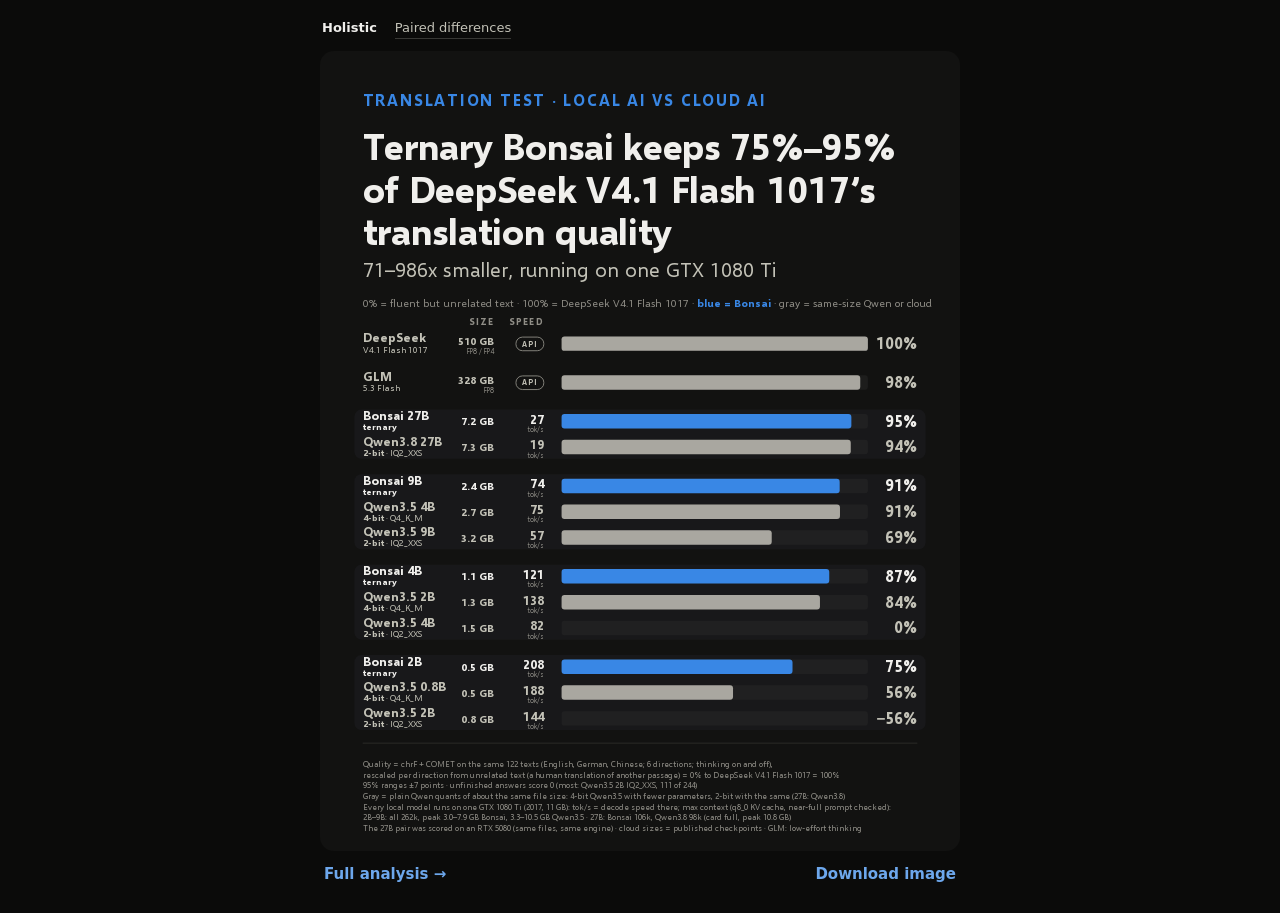
==== commit f9f457da: "update bonsai2 translation pages" ====
--- a/bonsai2-translation/index.html
+++ b/bonsai2-translation/index.html
@@ -26,142 +26,142 @@
 <text x="72" y="328" fill="#f0efec" font-size="62" font-weight="700" letter-spacing="-0.5">translation quality</text>
 <text x="72" y="382" fill="#c3c2b7" font-size="34">71–986x smaller, running on one GTX 1080 Ti</text>
 <text x="72" y="432" fill="#8f8d86" font-size="18">0% = fluent but unrelated text · 100% = DeepSeek V4.1 Flash 1017 · <tspan fill="#3987e5" font-weight="700">blue = Bonsai</tspan> · gray = same-size Qwen or cloud</text>
-<text x="306.97607421875" y="462" fill="#8f8d86" font-size="16" font-weight="700" letter-spacing="2" text-anchor="end">SIZE</text>
-<text x="390.60107421875" y="462" fill="#8f8d86" font-size="16" font-weight="700" letter-spacing="2" text-anchor="end">SPEED</text>
+<text x="294.05322265625" y="462" fill="#8f8d86" font-size="16" font-weight="700" letter-spacing="2" text-anchor="end">SIZE</text>
+<text x="377.67822265625" y="462" fill="#8f8d86" font-size="16" font-weight="700" letter-spacing="2" text-anchor="end">SPEED</text>
 <g><title>DeepSeek V4.1 Flash 1017, 510 GB: the reference (100%)</title>
-<text x="72" y="491.8" fill="#c3c2b7" font-size="23" font-weight="700">DeepSeek</text>
-<text x="72" y="510.8" fill="#c3c2b7" font-size="16">V4.1 Flash 1017</text>
-<text x="306.97607421875" y="495.8" fill="#c3c2b7" font-size="18" font-weight="700" text-anchor="end">510 GB</text>
-<text x="306.97607421875" y="511.8" fill="#8f8d86" font-size="12" text-anchor="end">FP8 / FP4</text>
-<rect x="343.60107421875" y="482.8" width="47" height="23" rx="11" fill="none" stroke="#8f8d86" stroke-width="1.5"/>
-<text x="366.60107421875" y="498.8" fill="#c3c2b7" font-size="12" font-weight="700" letter-spacing="1.5" text-anchor="middle">API</text>
-<rect x="420.60107421875" y="481.6" width="503.98681640625" height="24.4" rx="5" fill="#2c2c2a" fill-opacity=".45"/>
-<rect x="420.60107421875" y="481.6" width="504.0" height="24.4" rx="5" fill="#a9a7a0"/>
+<text x="72" y="491.8" fill="#c3c2b7" font-size="21" font-weight="700">DeepSeek</text>
+<text x="72" y="508.8" fill="#c3c2b7" font-size="15">V4.1 Flash 1017</text>
+<text x="294.05322265625" y="495.8" fill="#c3c2b7" font-size="18" font-weight="700" text-anchor="end">510 GB</text>
+<text x="294.05322265625" y="511.8" fill="#8f8d86" font-size="12" text-anchor="end">FP8 / FP4</text>
+<rect x="330.67822265625" y="482.8" width="47" height="23" rx="11" fill="none" stroke="#8f8d86" stroke-width="1.5"/>
+<text x="353.67822265625" y="498.8" fill="#c3c2b7" font-size="12" font-weight="700" letter-spacing="1.5" text-anchor="middle">API</text>
+<rect x="407.67822265625" y="481.6" width="516.90966796875" height="24.4" rx="5" fill="#2c2c2a" fill-opacity=".45"/>
+<rect x="407.67822265625" y="481.6" width="516.9" height="24.4" rx="5" fill="#a9a7a0"/>
 <text x="1008" y="502.8" fill="#c3c2b7" font-size="26" font-weight="700" text-anchor="end">100%</text>
 </g>
 <g><title>GLM 5.3 Flash, 328 GB: 98% of the way from unrelated text to DeepSeek V4.1 Flash 1017 (95% range 96% to 99%)</title>
-<text x="72" y="557.3" fill="#c3c2b7" font-size="23" font-weight="700">GLM</text>
-<text x="72" y="576.3" fill="#c3c2b7" font-size="16">5.3 Flash</text>
-<text x="306.97607421875" y="561.3" fill="#c3c2b7" font-size="18" font-weight="700" text-anchor="end">328 GB</text>
-<text x="306.97607421875" y="577.3" fill="#8f8d86" font-size="12" text-anchor="end">FP8</text>
-<rect x="343.60107421875" y="548.3" width="47" height="23" rx="11" fill="none" stroke="#8f8d86" stroke-width="1.5"/>
-<text x="366.60107421875" y="564.3" fill="#c3c2b7" font-size="12" font-weight="700" letter-spacing="1.5" text-anchor="middle">API</text>
-<rect x="420.60107421875" y="547.1" width="503.98681640625" height="24.4" rx="5" fill="#2c2c2a" fill-opacity=".45"/>
-<rect x="420.60107421875" y="547.1" width="491.4" height="24.4" rx="5" fill="#a9a7a0"/>
+<text x="72" y="557.3" fill="#c3c2b7" font-size="21" font-weight="700">GLM</text>
+<text x="72" y="574.3" fill="#c3c2b7" font-size="15">5.3 Flash</text>
+<text x="294.05322265625" y="561.3" fill="#c3c2b7" font-size="18" font-weight="700" text-anchor="end">328 GB</text>
+<text x="294.05322265625" y="577.3" fill="#8f8d86" font-size="12" text-anchor="end">FP8</text>
+<rect x="330.67822265625" y="548.3" width="47" height="23" rx="11" fill="none" stroke="#8f8d86" stroke-width="1.5"/>
+<text x="353.67822265625" y="564.3" fill="#c3c2b7" font-size="12" font-weight="700" letter-spacing="1.5" text-anchor="middle">API</text>
+<rect x="407.67822265625" y="547.1" width="516.90966796875" height="24.4" rx="5" fill="#2c2c2a" fill-opacity=".45"/>
+<rect x="407.67822265625" y="547.1" width="504.0" height="24.4" rx="5" fill="#a9a7a0"/>
 <text x="1008" y="568.3" fill="#c3c2b7" font-size="26" font-weight="700" text-anchor="end">98%</text>
 </g>
 <rect x="58" y="605.1" width="964" height="83.1" rx="12" fill="#18181a"/>
 <g><title>Bonsai 27B, 7.2 GB: 95% of the way from unrelated text to DeepSeek V4.1 Flash 1017 (95% range 93% to 96%)</title>
-<text x="72" y="632.8" fill="#f0efec" font-size="23" font-weight="700">Bonsai 27B</text>
-<text x="306.97607421875" y="626.8" fill="#f0efec" font-size="18" font-weight="700" text-anchor="end">7.2 GB</text>
-<text x="306.97607421875" y="642.8" fill="#8f8d86" font-size="12" text-anchor="end">ternary</text>
-<text x="390.60107421875" y="628.8" fill="#f0efec" font-size="21" font-weight="700" text-anchor="end">27</text>
-<text x="390.60107421875" y="642.8" fill="#8f8d86" font-size="12" text-anchor="end">tok/s</text>
-<rect x="420.60107421875" y="612.7" width="503.98681640625" height="24.4" rx="5" fill="#2c2c2a" fill-opacity=".45"/>
-<rect x="420.60107421875" y="612.7" width="476.7" height="24.4" rx="5" fill="#3987e5"/>
+<text x="72" y="622.8" fill="#f0efec" font-size="21" font-weight="700">Bonsai 27B</text>
+<text x="72" y="639.8" fill="#c3c2b7" font-size="15"><tspan fill="#f0efec" font-weight="700">ternary</tspan></text>
+<text x="294.05322265625" y="631.8" fill="#f0efec" font-size="18" font-weight="700" text-anchor="end">7.2 GB</text>
+<text x="377.67822265625" y="628.8" fill="#f0efec" font-size="21" font-weight="700" text-anchor="end">27</text>
+<text x="377.67822265625" y="642.8" fill="#8f8d86" font-size="12" text-anchor="end">tok/s</text>
+<rect x="407.67822265625" y="612.7" width="516.90966796875" height="24.4" rx="5" fill="#2c2c2a" fill-opacity=".45"/>
+<rect x="407.67822265625" y="612.7" width="489.0" height="24.4" rx="5" fill="#3987e5"/>
 <text x="1008" y="633.8" fill="#f0efec" font-size="26" font-weight="700" text-anchor="end">95%</text>
 </g>
 <g><title>Qwen3.8 27B, 7.3 GB: 94% of the way from unrelated text to DeepSeek V4.1 Flash 1017 (95% range 92% to 96%)</title>
-<text x="72" y="676.4" fill="#c3c2b7" font-size="23" font-weight="700">Qwen3.8 27B</text>
-<text x="306.97607421875" y="670.4" fill="#c3c2b7" font-size="18" font-weight="700" text-anchor="end">7.3 GB</text>
-<text x="306.97607421875" y="686.4" fill="#8f8d86" font-size="12" text-anchor="end">IQ2_XXS</text>
-<text x="390.60107421875" y="672.4" fill="#c3c2b7" font-size="21" font-weight="700" text-anchor="end">19</text>
-<text x="390.60107421875" y="686.4" fill="#8f8d86" font-size="12" text-anchor="end">tok/s</text>
-<rect x="420.60107421875" y="656.2" width="503.98681640625" height="24.4" rx="5" fill="#2c2c2a" fill-opacity=".45"/>
-<rect x="420.60107421875" y="656.2" width="475.8" height="24.4" rx="5" fill="#a9a7a0"/>
+<text x="72" y="666.4" fill="#c3c2b7" font-size="21" font-weight="700">Qwen3.8 27B</text>
+<text x="72" y="683.4" fill="#c3c2b7" font-size="15"><tspan fill="#c3c2b7" font-weight="700">2-bit</tspan> · IQ2_XXS</text>
+<text x="294.05322265625" y="675.4" fill="#c3c2b7" font-size="18" font-weight="700" text-anchor="end">7.3 GB</text>
+<text x="377.67822265625" y="672.4" fill="#c3c2b7" font-size="21" font-weight="700" text-anchor="end">19</text>
+<text x="377.67822265625" y="686.4" fill="#8f8d86" font-size="12" text-anchor="end">tok/s</text>
+<rect x="407.67822265625" y="656.2" width="516.90966796875" height="24.4" rx="5" fill="#2c2c2a" fill-opacity=".45"/>
+<rect x="407.67822265625" y="656.2" width="488.0" height="24.4" rx="5" fill="#a9a7a0"/>
 <text x="1008" y="677.4" fill="#c3c2b7" font-size="26" font-weight="700" text-anchor="end">94%</text>
 </g>
 <rect x="58" y="714.2" width="964" height="126.6" rx="12" fill="#18181a"/>
 <g><title>Bonsai 9B, 2.4 GB: 91% of the way from unrelated text to DeepSeek V4.1 Flash 1017 (95% range 89% to 92%)</title>
-<text x="72" y="741.9" fill="#f0efec" font-size="23" font-weight="700">Bonsai 9B</text>
-<text x="306.97607421875" y="735.9" fill="#f0efec" font-size="18" font-weight="700" text-anchor="end">2.4 GB</text>
-<text x="306.97607421875" y="751.9" fill="#8f8d86" font-size="12" text-anchor="end">ternary</text>
-<text x="390.60107421875" y="737.9" fill="#f0efec" font-size="21" font-weight="700" text-anchor="end">74</text>
-<text x="390.60107421875" y="751.9" fill="#8f8d86" font-size="12" text-anchor="end">tok/s</text>
-<rect x="420.60107421875" y="721.7" width="503.98681640625" height="24.4" rx="5" fill="#2c2c2a" fill-opacity=".45"/>
-<rect x="420.60107421875" y="721.7" width="457.6" height="24.4" rx="5" fill="#3987e5"/>
+<text x="72" y="731.9" fill="#f0efec" font-size="21" font-weight="700">Bonsai 9B</text>
+<text x="72" y="748.9" fill="#c3c2b7" font-size="15"><tspan fill="#f0efec" font-weight="700">ternary</tspan></text>
+<text x="294.05322265625" y="740.9" fill="#f0efec" font-size="18" font-weight="700" text-anchor="end">2.4 GB</text>
+<text x="377.67822265625" y="737.9" fill="#f0efec" font-size="21" font-weight="700" text-anchor="end">74</text>
+<text x="377.67822265625" y="751.9" fill="#8f8d86" font-size="12" text-anchor="end">tok/s</text>
+<rect x="407.67822265625" y="721.7" width="516.90966796875" height="24.4" rx="5" fill="#2c2c2a" fill-opacity=".45"/>
+<rect x="407.67822265625" y="721.7" width="469.3" height="24.4" rx="5" fill="#3987e5"/>
 <text x="1008" y="742.9" fill="#f0efec" font-size="26" font-weight="700" text-anchor="end">91%</text>
 </g>
 <g><title>Qwen3.5 4B, 2.7 GB: 91% of the way from unrelated text to DeepSeek V4.1 Flash 1017 (95% range 89% to 93%)</title>
-<text x="72" y="785.5" fill="#c3c2b7" font-size="23" font-weight="700">Qwen3.5 4B</text>
-<text x="306.97607421875" y="779.5" fill="#c3c2b7" font-size="18" font-weight="700" text-anchor="end">2.7 GB</text>
-<text x="306.97607421875" y="795.5" fill="#8f8d86" font-size="12" text-anchor="end">Q4_K_M</text>
-<text x="390.60107421875" y="781.5" fill="#c3c2b7" font-size="21" font-weight="700" text-anchor="end">75</text>
-<text x="390.60107421875" y="795.5" fill="#8f8d86" font-size="12" text-anchor="end">tok/s</text>
-<rect x="420.60107421875" y="765.3" width="503.98681640625" height="24.4" rx="5" fill="#2c2c2a" fill-opacity=".45"/>
-<rect x="420.60107421875" y="765.3" width="458.1" height="24.4" rx="5" fill="#a9a7a0"/>
+<text x="72" y="775.5" fill="#c3c2b7" font-size="21" font-weight="700">Qwen3.5 4B</text>
+<text x="72" y="792.5" fill="#c3c2b7" font-size="15"><tspan fill="#c3c2b7" font-weight="700">4-bit</tspan> · Q4_K_M</text>
+<text x="294.05322265625" y="784.5" fill="#c3c2b7" font-size="18" font-weight="700" text-anchor="end">2.7 GB</text>
+<text x="377.67822265625" y="781.5" fill="#c3c2b7" font-size="21" font-weight="700" text-anchor="end">75</text>
+<text x="377.67822265625" y="795.5" fill="#8f8d86" font-size="12" text-anchor="end">tok/s</text>
+<rect x="407.67822265625" y="765.3" width="516.90966796875" height="24.4" rx="5" fill="#2c2c2a" fill-opacity=".45"/>
+<rect x="407.67822265625" y="765.3" width="469.8" height="24.4" rx="5" fill="#a9a7a0"/>
 <text x="1008" y="786.5" fill="#c3c2b7" font-size="26" font-weight="700" text-anchor="end">91%</text>
 </g>
 <g><title>Qwen3.5 9B, 3.2 GB: 69% of the way from unrelated text to DeepSeek V4.1 Flash 1017 (95% range 61% to 76%)</title>
-<text x="72" y="829.0" fill="#c3c2b7" font-size="23" font-weight="700">Qwen3.5 9B</text>
-<text x="306.97607421875" y="823.0" fill="#c3c2b7" font-size="18" font-weight="700" text-anchor="end">3.2 GB</text>
-<text x="306.97607421875" y="839.0" fill="#8f8d86" font-size="12" text-anchor="end">IQ2_XXS</text>
-<text x="390.60107421875" y="825.0" fill="#c3c2b7" font-size="21" font-weight="700" text-anchor="end">57</text>
-<text x="390.60107421875" y="839.0" fill="#8f8d86" font-size="12" text-anchor="end">tok/s</text>
-<rect x="420.60107421875" y="808.8" width="503.98681640625" height="24.4" rx="5" fill="#2c2c2a" fill-opacity=".45"/>
-<rect x="420.60107421875" y="808.8" width="345.8" height="24.4" rx="5" fill="#a9a7a0"/>
+<text x="72" y="819.0" fill="#c3c2b7" font-size="21" font-weight="700">Qwen3.5 9B</text>
+<text x="72" y="836.0" fill="#c3c2b7" font-size="15"><tspan fill="#c3c2b7" font-weight="700">2-bit</tspan> · IQ2_XXS</text>
+<text x="294.05322265625" y="828.0" fill="#c3c2b7" font-size="18" font-weight="700" text-anchor="end">3.2 GB</text>
+<text x="377.67822265625" y="825.0" fill="#c3c2b7" font-size="21" font-weight="700" text-anchor="end">57</text>
+<text x="377.67822265625" y="839.0" fill="#8f8d86" font-size="12" text-anchor="end">tok/s</text>
+<rect x="407.67822265625" y="808.8" width="516.90966796875" height="24.4" rx="5" fill="#2c2c2a" fill-opacity=".45"/>
+<rect x="407.67822265625" y="808.8" width="354.6" height="24.4" rx="5" fill="#a9a7a0"/>
 <text x="1008" y="830.0" fill="#c3c2b7" font-size="26" font-weight="700" text-anchor="end">69%</text>
 </g>
 <rect x="58" y="866.8" width="964" height="126.6" rx="12" fill="#18181a"/>
 <g><title>Bonsai 4B, 1.1 GB: 87% of the way from unrelated text to DeepSeek V4.1 Flash 1017 (95% range 86% to 89%)</title>
-<text x="72" y="894.5" fill="#f0efec" font-size="23" font-weight="700">Bonsai 4B</text>
-<text x="306.97607421875" y="888.5" fill="#f0efec" font-size="18" font-weight="700" text-anchor="end">1.1 GB</text>
-<text x="306.97607421875" y="904.5" fill="#8f8d86" font-size="12" text-anchor="end">ternary</text>
-<text x="390.60107421875" y="890.5" fill="#f0efec" font-size="21" font-weight="700" text-anchor="end">121</text>
-<text x="390.60107421875" y="904.5" fill="#8f8d86" font-size="12" text-anchor="end">tok/s</text>
-<rect x="420.60107421875" y="874.3" width="503.98681640625" height="24.4" rx="5" fill="#2c2c2a" fill-opacity=".45"/>
-<rect x="420.60107421875" y="874.3" width="440.5" height="24.4" rx="5" fill="#3987e5"/>
+<text x="72" y="884.5" fill="#f0efec" font-size="21" font-weight="700">Bonsai 4B</text>
+<text x="72" y="901.5" fill="#c3c2b7" font-size="15"><tspan fill="#f0efec" font-weight="700">ternary</tspan></text>
+<text x="294.05322265625" y="893.5" fill="#f0efec" font-size="18" font-weight="700" text-anchor="end">1.1 GB</text>
+<text x="377.67822265625" y="890.5" fill="#f0efec" font-size="21" font-weight="700" text-anchor="end">121</text>
+<text x="377.67822265625" y="904.5" fill="#8f8d86" font-size="12" text-anchor="end">tok/s</text>
+<rect x="407.67822265625" y="874.3" width="516.90966796875" height="24.4" rx="5" fill="#2c2c2a" fill-opacity=".45"/>
+<rect x="407.67822265625" y="874.3" width="451.7" height="24.4" rx="5" fill="#3987e5"/>
 <text x="1008" y="895.5" fill="#f0efec" font-size="26" font-weight="700" text-anchor="end">87%</text>
 </g>
 <g><title>Qwen3.5 2B, 1.3 GB: 84% of the way from unrelated text to DeepSeek V4.1 Flash 1017 (95% range 82% to 86%)</title>
-<text x="72" y="938.1" fill="#c3c2b7" font-size="23" font-weight="700">Qwen3.5 2B</text>
-<text x="306.97607421875" y="932.1" fill="#c3c2b7" font-size="18" font-weight="700" text-anchor="end">1.3 GB</text>
-<text x="306.97607421875" y="948.1" fill="#8f8d86" font-size="12" text-anchor="end">Q4_K_M</text>
-<text x="390.60107421875" y="934.1" fill="#c3c2b7" font-size="21" font-weight="700" text-anchor="end">138</text>
-<text x="390.60107421875" y="948.1" fill="#8f8d86" font-size="12" text-anchor="end">tok/s</text>
-<rect x="420.60107421875" y="917.9" width="503.98681640625" height="24.4" rx="5" fill="#2c2c2a" fill-opacity=".45"/>
-<rect x="420.60107421875" y="917.9" width="425.1" height="24.4" rx="5" fill="#a9a7a0"/>
+<text x="72" y="928.1" fill="#c3c2b7" font-size="21" font-weight="700">Qwen3.5 2B</text>
+<text x="72" y="945.1" fill="#c3c2b7" font-size="15"><tspan fill="#c3c2b7" font-weight="700">4-bit</tspan> · Q4_K_M</text>
+<text x="294.05322265625" y="937.1" fill="#c3c2b7" font-size="18" font-weight="700" text-anchor="end">1.3 GB</text>
+<text x="377.67822265625" y="934.1" fill="#c3c2b7" font-size="21" font-weight="700" text-anchor="end">138</text>
+<text x="377.67822265625" y="948.1" fill="#8f8d86" font-size="12" text-anchor="end">tok/s</text>
+<rect x="407.67822265625" y="917.9" width="516.90966796875" height="24.4" rx="5" fill="#2c2c2a" fill-opacity=".45"/>
+<rect x="407.67822265625" y="917.9" width="436.0" height="24.4" rx="5" fill="#a9a7a0"/>
 <text x="1008" y="939.1" fill="#c3c2b7" font-size="26" font-weight="700" text-anchor="end">84%</text>
 </g>
 <g><title>Qwen3.5 4B, 1.5 GB: 0% of the way from unrelated text to DeepSeek V4.1 Flash 1017 (95% range −7% to 6%)</title>
-<text x="72" y="981.6" fill="#c3c2b7" font-size="23" font-weight="700">Qwen3.5 4B</text>
-<text x="306.97607421875" y="975.6" fill="#c3c2b7" font-size="18" font-weight="700" text-anchor="end">1.5 GB</text>
-<text x="306.97607421875" y="991.6" fill="#8f8d86" font-size="12" text-anchor="end">IQ2_XXS</text>
-<text x="390.60107421875" y="977.6" fill="#c3c2b7" font-size="21" font-weight="700" text-anchor="end">82</text>
-<text x="390.60107421875" y="991.6" fill="#8f8d86" font-size="12" text-anchor="end">tok/s</text>
-<rect x="420.60107421875" y="961.4" width="503.98681640625" height="24.4" rx="5" fill="#2c2c2a" fill-opacity=".45"/>
-<rect x="420.60107421875" y="961.4" width="-1.2" height="24.4" rx="5" fill="#a9a7a0"/>
+<text x="72" y="971.6" fill="#c3c2b7" font-size="21" font-weight="700">Qwen3.5 4B</text>
+<text x="72" y="988.6" fill="#c3c2b7" font-size="15"><tspan fill="#c3c2b7" font-weight="700">2-bit</tspan> · IQ2_XXS</text>
+<text x="294.05322265625" y="980.6" fill="#c3c2b7" font-size="18" font-weight="700" text-anchor="end">1.5 GB</text>
+<text x="377.67822265625" y="977.6" fill="#c3c2b7" font-size="21" font-weight="700" text-anchor="end">82</text>
+<text x="377.67822265625" y="991.6" fill="#8f8d86" font-size="12" text-anchor="end">tok/s</text>
+<rect x="407.67822265625" y="961.4" width="516.90966796875" height="24.4" rx="5" fill="#2c2c2a" fill-opacity=".45"/>
+<rect x="407.67822265625" y="961.4" width="-1.2" height="24.4" rx="5" fill="#a9a7a0"/>
 <text x="1008" y="982.6" fill="#c3c2b7" font-size="26" font-weight="700" text-anchor="end">0%</text>
 </g>
 <rect x="58" y="1019.4" width="964" height="126.6" rx="12" fill="#18181a"/>
 <g><title>Bonsai 2B, 0.5 GB: 75% of the way from unrelated text to DeepSeek V4.1 Flash 1017 (95% range 73% to 78%)</title>
-<text x="72" y="1047.2" fill="#f0efec" font-size="23" font-weight="700">Bonsai 2B</text>
-<text x="306.97607421875" y="1041.2" fill="#f0efec" font-size="18" font-weight="700" text-anchor="end">0.5 GB</text>
-<text x="306.97607421875" y="1057.2" fill="#8f8d86" font-size="12" text-anchor="end">ternary</text>
-<text x="390.60107421875" y="1043.2" fill="#f0efec" font-size="21" font-weight="700" text-anchor="end">208</text>
-<text x="390.60107421875" y="1057.2" fill="#8f8d86" font-size="12" text-anchor="end">tok/s</text>
-<rect x="420.60107421875" y="1027.0" width="503.98681640625" height="24.4" rx="5" fill="#2c2c2a" fill-opacity=".45"/>
-<rect x="420.60107421875" y="1027.0" width="380.0" height="24.4" rx="5" fill="#3987e5"/>
+<text x="72" y="1037.2" fill="#f0efec" font-size="21" font-weight="700">Bonsai 2B</text>
+<text x="72" y="1054.2" fill="#c3c2b7" font-size="15"><tspan fill="#f0efec" font-weight="700">ternary</tspan></text>
+<text x="294.05322265625" y="1046.2" fill="#f0efec" font-size="18" font-weight="700" text-anchor="end">0.5 GB</text>
+<text x="377.67822265625" y="1043.2" fill="#f0efec" font-size="21" font-weight="700" text-anchor="end">208</text>
+<text x="377.67822265625" y="1057.2" fill="#8f8d86" font-size="12" text-anchor="end">tok/s</text>
+<rect x="407.67822265625" y="1027.0" width="516.90966796875" height="24.4" rx="5" fill="#2c2c2a" fill-opacity=".45"/>
+<rect x="407.67822265625" y="1027.0" width="389.7" height="24.4" rx="5" fill="#3987e5"/>
 <text x="1008" y="1048.2" fill="#f0efec" font-size="26" font-weight="700" text-anchor="end">75%</text>
 </g>
 <g><title>Qwen3.5 0.8B, 0.5 GB: 56% of the way from unrelated text to DeepSeek V4.1 Flash 1017 (95% range 51% to 61%)</title>
-<text x="72" y="1090.7" fill="#c3c2b7" font-size="23" font-weight="700">Qwen3.5 0.8B</text>
-<text x="306.97607421875" y="1084.7" fill="#c3c2b7" font-size="18" font-weight="700" text-anchor="end">0.5 GB</text>
-<text x="306.97607421875" y="1100.7" fill="#8f8d86" font-size="12" text-anchor="end">Q4_K_M</text>
-<text x="390.60107421875" y="1086.7" fill="#c3c2b7" font-size="21" font-weight="700" text-anchor="end">188</text>
-<text x="390.60107421875" y="1100.7" fill="#8f8d86" font-size="12" text-anchor="end">tok/s</text>
-<rect x="420.60107421875" y="1070.5" width="503.98681640625" height="24.4" rx="5" fill="#2c2c2a" fill-opacity=".45"/>
-<rect x="420.60107421875" y="1070.5" width="282.0" height="24.4" rx="5" fill="#a9a7a0"/>
+<text x="72" y="1080.7" fill="#c3c2b7" font-size="21" font-weight="700">Qwen3.5 0.8B</text>
+<text x="72" y="1097.7" fill="#c3c2b7" font-size="15"><tspan fill="#c3c2b7" font-weight="700">4-bit</tspan> · Q4_K_M</text>
+<text x="294.05322265625" y="1089.7" fill="#c3c2b7" font-size="18" font-weight="700" text-anchor="end">0.5 GB</text>
+<text x="377.67822265625" y="1086.7" fill="#c3c2b7" font-size="21" font-weight="700" text-anchor="end">188</text>
+<text x="377.67822265625" y="1100.7" fill="#8f8d86" font-size="12" text-anchor="end">tok/s</text>
+<rect x="407.67822265625" y="1070.5" width="516.90966796875" height="24.4" rx="5" fill="#2c2c2a" fill-opacity=".45"/>
+<rect x="407.67822265625" y="1070.5" width="289.3" height="24.4" rx="5" fill="#a9a7a0"/>
 <text x="1008" y="1091.7" fill="#c3c2b7" font-size="26" font-weight="700" text-anchor="end">56%</text>
 </g>
 <g><title>Qwen3.5 2B, 0.8 GB: −56% of the way from unrelated text to DeepSeek V4.1 Flash 1017 (95% range −62% to −51%)</title>
-<text x="72" y="1134.2" fill="#c3c2b7" font-size="23" font-weight="700">Qwen3.5 2B</text>
-<text x="306.97607421875" y="1128.2" fill="#c3c2b7" font-size="18" font-weight="700" text-anchor="end">0.8 GB</text>
-<text x="306.97607421875" y="1144.2" fill="#8f8d86" font-size="12" text-anchor="end">IQ2_XXS</text>
-<text x="390.60107421875" y="1130.2" fill="#c3c2b7" font-size="21" font-weight="700" text-anchor="end">144</text>
-<text x="390.60107421875" y="1144.2" fill="#8f8d86" font-size="12" text-anchor="end">tok/s</text>
-<rect x="420.60107421875" y="1114.0" width="503.98681640625" height="24.4" rx="5" fill="#2c2c2a" fill-opacity=".45"/>
-<rect x="420.60107421875" y="1114.0" width="-283.4" height="24.4" rx="5" fill="#a9a7a0"/>
+<text x="72" y="1124.2" fill="#c3c2b7" font-size="21" font-weight="700">Qwen3.5 2B</text>
+<text x="72" y="1141.2" fill="#c3c2b7" font-size="15"><tspan fill="#c3c2b7" font-weight="700">2-bit</tspan> · IQ2_XXS</text>
+<text x="294.05322265625" y="1133.2" fill="#c3c2b7" font-size="18" font-weight="700" text-anchor="end">0.8 GB</text>
+<text x="377.67822265625" y="1130.2" fill="#c3c2b7" font-size="21" font-weight="700" text-anchor="end">144</text>
+<text x="377.67822265625" y="1144.2" fill="#8f8d86" font-size="12" text-anchor="end">tok/s</text>
+<rect x="407.67822265625" y="1114.0" width="516.90966796875" height="24.4" rx="5" fill="#2c2c2a" fill-opacity=".45"/>
+<rect x="407.67822265625" y="1114.0" width="-290.7" height="24.4" rx="5" fill="#a9a7a0"/>
 <text x="1008" y="1135.2" fill="#c3c2b7" font-size="26" font-weight="700" text-anchor="end">−56%</text>
 </g>
 <line x1="72" x2="1008" y1="1168" y2="1168" stroke="#2c2c2a" stroke-width="1.5"/>
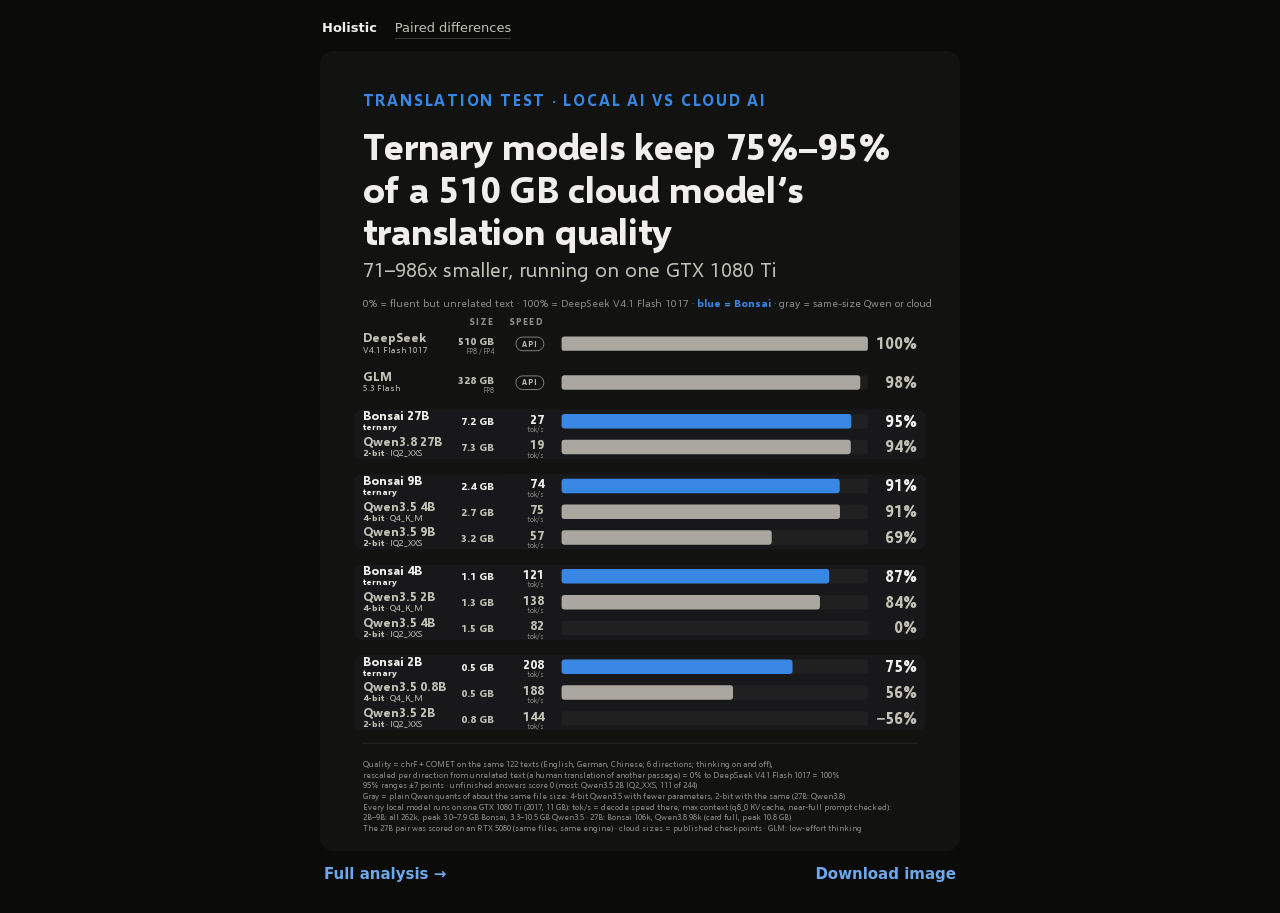
==== commit 18532687: "update bonsai2 translation pages" ====
--- a/bonsai2-translation/index.html
+++ b/bonsai2-translation/index.html
@@ -1,7 +1,7 @@
 <!doctype html>
 <html lang="en"><head><meta charset="utf-8"><meta name="robots" content="noindex, nofollow"><meta name="viewport" content="width=device-width,initial-scale=1">
 <meta name="color-scheme" content="dark">
-<title>Ternary Bonsai keeps 75%–95% of DeepSeek V4.1 Flash 1017’s translation quality, 71–986x smaller, running on one GTX 1080 Ti</title><style>
+<title>Ternary models keep 75%–95% of a 510 GB cloud model’s translation quality, 71–986x smaller, running on one GTX 1080 Ti</title><style>
 @font-face{font-family:CardSans;src:url(fonts/selawk.ttf) format("truetype");font-weight:100 500}
 @font-face{font-family:CardSans;src:url(fonts/selawkb.ttf) format("truetype");font-weight:600 900}
 html,body{margin:0;background:#0b0b0a;color:#f0efec;font:15px/1.5 system-ui,-apple-system,"Segoe UI",sans-serif}
@@ -17,12 +17,12 @@
 </style></head>
 <body><main><nav class="nav" aria-label="Report pages"><span aria-current="page">Holistic</span><a href="details.html">Paired differences</a></nav>
 <svg class="card" viewBox="0 0 1080 1350" width="1080" height="1350" xmlns="http://www.w3.org/2000/svg" role="img" aria-labelledby="card-t card-d" font-family="'Segoe UI','CardSans',sans-serif">
-<title id="card-t">Ternary Bonsai keeps 75%–95% of DeepSeek V4.1 Flash 1017’s translation quality, 71–986x smaller, running on one GTX 1080 Ti</title>
+<title id="card-t">Ternary models keep 75%–95% of a 510 GB cloud model’s translation quality, 71–986x smaller, running on one GTX 1080 Ti</title>
 <desc id="card-d">Translation quality (chrF and COMET) from unrelated text = 0% to DeepSeek V4.1 Flash 1017 (510 GB) = 100% on the same texts, each Bonsai beside the plain Qwen of the same file size: DeepSeek V4.1 Flash 1017 (510 GB) 100%, GLM 5.3 Flash (328 GB) 98% (95% range 96% to 99%), Bonsai 27B (7.2 GB) 95% (95% range 93% to 96%), Qwen3.8 27B (7.3 GB) 94% (95% range 92% to 96%), Bonsai 9B (2.4 GB) 91% (95% range 89% to 92%), Qwen3.5 4B (2.7 GB) 91% (95% range 89% to 93%), Qwen3.5 9B (3.2 GB) 69% (95% range 61% to 76%), Bonsai 4B (1.1 GB) 87% (95% range 86% to 89%), Qwen3.5 2B (1.3 GB) 84% (95% range 82% to 86%), Qwen3.5 4B (1.5 GB) 0% (95% range −7% to 6%), Bonsai 2B (0.5 GB) 75% (95% range 73% to 78%), Qwen3.5 0.8B (0.5 GB) 56% (95% range 51% to 61%), Qwen3.5 2B (0.8 GB) −56% (95% range −62% to −51%).</desc>
 <rect width="1080" height="1350" fill="#121211"/>
 <text x="72" y="92" fill="#3987e5" font-size="26" font-weight="700" letter-spacing="3">TRANSLATION TEST · LOCAL AI VS CLOUD AI</text>
-<text x="72" y="184" fill="#f0efec" font-size="62" font-weight="700" letter-spacing="-0.5">Ternary Bonsai keeps 75%–95%</text>
-<text x="72" y="256" fill="#f0efec" font-size="62" font-weight="700" letter-spacing="-0.5">of DeepSeek V4.1 Flash 1017’s</text>
+<text x="72" y="184" fill="#f0efec" font-size="62" font-weight="700" letter-spacing="-0.5">Ternary models keep 75%–95%</text>
+<text x="72" y="256" fill="#f0efec" font-size="62" font-weight="700" letter-spacing="-0.5">of a 510 GB cloud model’s</text>
 <text x="72" y="328" fill="#f0efec" font-size="62" font-weight="700" letter-spacing="-0.5">translation quality</text>
 <text x="72" y="382" fill="#c3c2b7" font-size="34">71–986x smaller, running on one GTX 1080 Ti</text>
 <text x="72" y="432" fill="#8f8d86" font-size="18">0% = fluent but unrelated text · 100% = DeepSeek V4.1 Flash 1017 · <tspan fill="#3987e5" font-weight="700">blue = Bonsai</tspan> · gray = same-size Qwen or cloud</text>
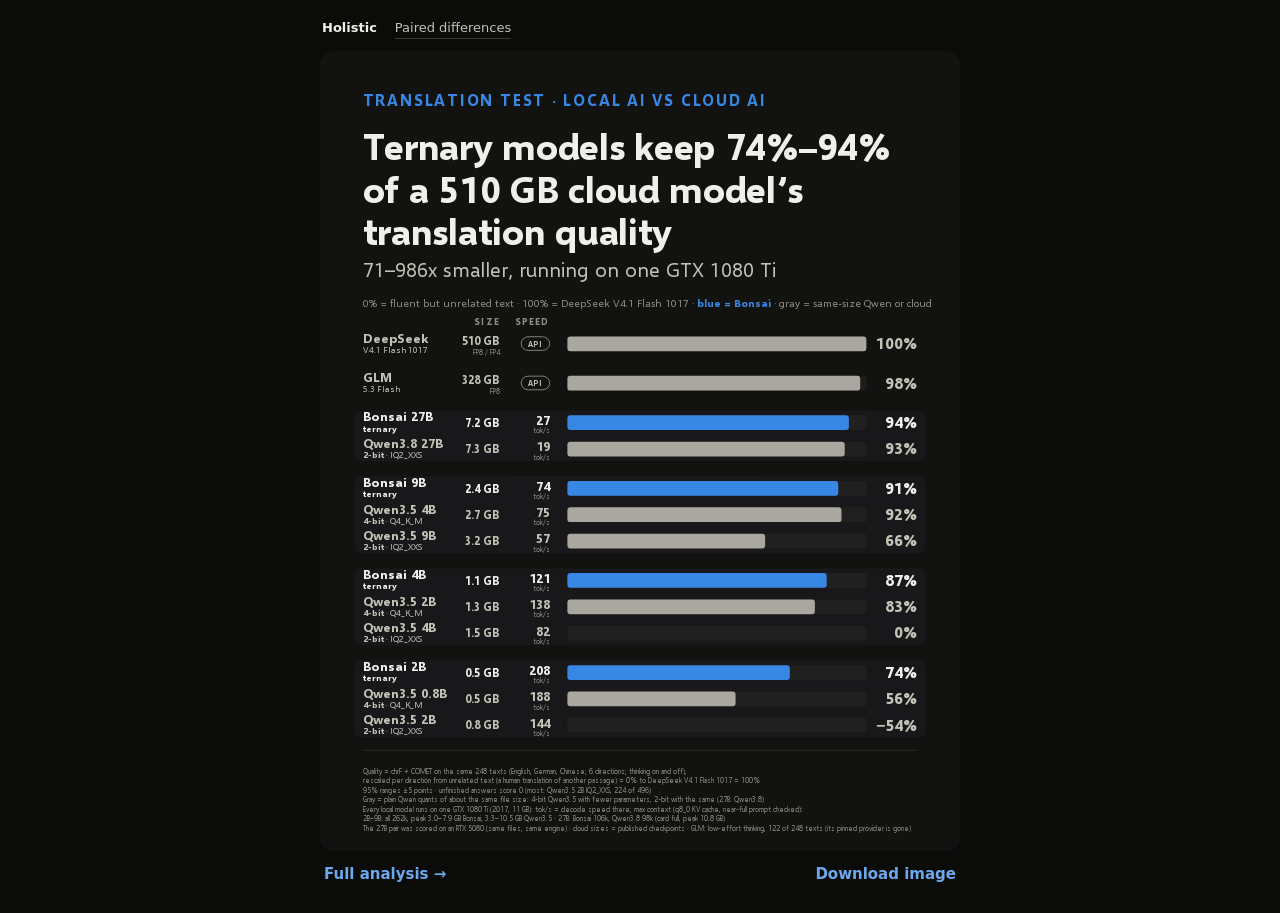
==== commit 22acd25d: "update bonsai2 translation pages" ====
--- a/bonsai2-translation/index.html
+++ b/bonsai2-translation/index.html
@@ -1,7 +1,7 @@
 <!doctype html>
 <html lang="en"><head><meta charset="utf-8"><meta name="robots" content="noindex, nofollow"><meta name="viewport" content="width=device-width,initial-scale=1">
 <meta name="color-scheme" content="dark">
-<title>Ternary models keep 75%–95% of a 510 GB cloud model’s translation quality, 71–986x smaller, running on one GTX 1080 Ti</title><style>
+<title>Ternary models keep 74%–94% of a 510 GB cloud model’s translation quality, 71–986x smaller, running on one GTX 1080 Ti</title><style>
 @font-face{font-family:CardSans;src:url(fonts/selawk.ttf) format("truetype");font-weight:100 500}
 @font-face{font-family:CardSans;src:url(fonts/selawkb.ttf) format("truetype");font-weight:600 900}
 html,body{margin:0;background:#0b0b0a;color:#f0efec;font:15px/1.5 system-ui,-apple-system,"Segoe UI",sans-serif}
@@ -17,161 +17,161 @@
 </style></head>
 <body><main><nav class="nav" aria-label="Report pages"><span aria-current="page">Holistic</span><a href="details.html">Paired differences</a></nav>
 <svg class="card" viewBox="0 0 1080 1350" width="1080" height="1350" xmlns="http://www.w3.org/2000/svg" role="img" aria-labelledby="card-t card-d" font-family="'Segoe UI','CardSans',sans-serif">
-<title id="card-t">Ternary models keep 75%–95% of a 510 GB cloud model’s translation quality, 71–986x smaller, running on one GTX 1080 Ti</title>
-<desc id="card-d">Translation quality (chrF and COMET) from unrelated text = 0% to DeepSeek V4.1 Flash 1017 (510 GB) = 100% on the same texts, each Bonsai beside the plain Qwen of the same file size: DeepSeek V4.1 Flash 1017 (510 GB) 100%, GLM 5.3 Flash (328 GB) 98% (95% range 96% to 99%), Bonsai 27B (7.2 GB) 95% (95% range 93% to 96%), Qwen3.8 27B (7.3 GB) 94% (95% range 92% to 96%), Bonsai 9B (2.4 GB) 91% (95% range 89% to 92%), Qwen3.5 4B (2.7 GB) 91% (95% range 89% to 93%), Qwen3.5 9B (3.2 GB) 69% (95% range 61% to 76%), Bonsai 4B (1.1 GB) 87% (95% range 86% to 89%), Qwen3.5 2B (1.3 GB) 84% (95% range 82% to 86%), Qwen3.5 4B (1.5 GB) 0% (95% range −7% to 6%), Bonsai 2B (0.5 GB) 75% (95% range 73% to 78%), Qwen3.5 0.8B (0.5 GB) 56% (95% range 51% to 61%), Qwen3.5 2B (0.8 GB) −56% (95% range −62% to −51%).</desc>
+<title id="card-t">Ternary models keep 74%–94% of a 510 GB cloud model’s translation quality, 71–986x smaller, running on one GTX 1080 Ti</title>
+<desc id="card-d">Translation quality (chrF and COMET) from unrelated text = 0% to DeepSeek V4.1 Flash 1017 (510 GB) = 100% on the same texts, each Bonsai beside the plain Qwen of the same file size: DeepSeek V4.1 Flash 1017 (510 GB) 100%, GLM 5.3 Flash (328 GB) 98% (95% range 97% to 99%), Bonsai 27B (7.2 GB) 94% (95% range 93% to 95%), Qwen3.8 27B (7.3 GB) 93% (95% range 91% to 95%), Bonsai 9B (2.4 GB) 91% (95% range 89% to 92%), Qwen3.5 4B (2.7 GB) 92% (95% range 90% to 93%), Qwen3.5 9B (3.2 GB) 66% (95% range 61% to 71%), Bonsai 4B (1.1 GB) 87% (95% range 85% to 88%), Qwen3.5 2B (1.3 GB) 83% (95% range 81% to 85%), Qwen3.5 4B (1.5 GB) 0% (95% range −4% to 4%), Bonsai 2B (0.5 GB) 74% (95% range 73% to 76%), Qwen3.5 0.8B (0.5 GB) 56% (95% range 53% to 60%), Qwen3.5 2B (0.8 GB) −54% (95% range −59% to −50%).</desc>
 <rect width="1080" height="1350" fill="#121211"/>
 <text x="72" y="92" fill="#3987e5" font-size="26" font-weight="700" letter-spacing="3">TRANSLATION TEST · LOCAL AI VS CLOUD AI</text>
-<text x="72" y="184" fill="#f0efec" font-size="62" font-weight="700" letter-spacing="-0.5">Ternary models keep 75%–95%</text>
+<text x="72" y="184" fill="#f0efec" font-size="62" font-weight="700" letter-spacing="-0.5">Ternary models keep 74%–94%</text>
 <text x="72" y="256" fill="#f0efec" font-size="62" font-weight="700" letter-spacing="-0.5">of a 510 GB cloud model’s</text>
 <text x="72" y="328" fill="#f0efec" font-size="62" font-weight="700" letter-spacing="-0.5">translation quality</text>
 <text x="72" y="382" fill="#c3c2b7" font-size="34">71–986x smaller, running on one GTX 1080 Ti</text>
 <text x="72" y="432" fill="#8f8d86" font-size="18">0% = fluent but unrelated text · 100% = DeepSeek V4.1 Flash 1017 · <tspan fill="#3987e5" font-weight="700">blue = Bonsai</tspan> · gray = same-size Qwen or cloud</text>
-<text x="294.05322265625" y="462" fill="#8f8d86" font-size="16" font-weight="700" letter-spacing="2" text-anchor="end">SIZE</text>
-<text x="377.67822265625" y="462" fill="#8f8d86" font-size="16" font-weight="700" letter-spacing="2" text-anchor="end">SPEED</text>
+<text x="303.8681640625" y="462" fill="#8f8d86" font-size="16" font-weight="700" letter-spacing="2" text-anchor="end">SIZE</text>
+<text x="387.4931640625" y="462" fill="#8f8d86" font-size="16" font-weight="700" letter-spacing="2" text-anchor="end">SPEED</text>
 <g><title>DeepSeek V4.1 Flash 1017, 510 GB: the reference (100%)</title>
-<text x="72" y="491.8" fill="#c3c2b7" font-size="21" font-weight="700">DeepSeek</text>
-<text x="72" y="508.8" fill="#c3c2b7" font-size="15">V4.1 Flash 1017</text>
-<text x="294.05322265625" y="495.8" fill="#c3c2b7" font-size="18" font-weight="700" text-anchor="end">510 GB</text>
-<text x="294.05322265625" y="511.8" fill="#8f8d86" font-size="12" text-anchor="end">FP8 / FP4</text>
-<rect x="330.67822265625" y="482.8" width="47" height="23" rx="11" fill="none" stroke="#8f8d86" stroke-width="1.5"/>
-<text x="353.67822265625" y="498.8" fill="#c3c2b7" font-size="12" font-weight="700" letter-spacing="1.5" text-anchor="middle">API</text>
-<rect x="407.67822265625" y="481.6" width="516.90966796875" height="24.4" rx="5" fill="#2c2c2a" fill-opacity=".45"/>
-<rect x="407.67822265625" y="481.6" width="516.9" height="24.4" rx="5" fill="#a9a7a0"/>
-<text x="1008" y="502.8" fill="#c3c2b7" font-size="26" font-weight="700" text-anchor="end">100%</text>
+<text x="72" y="492.2" fill="#c3c2b7" font-size="22" font-weight="700">DeepSeek</text>
+<text x="72" y="509.2" fill="#c3c2b7" font-size="15">V4.1 Flash 1017</text>
+<text x="303.8681640625" y="496.2" fill="#c3c2b7" font-size="19" font-weight="700" text-anchor="end">510 GB</text>
+<text x="303.8681640625" y="512.2" fill="#8f8d86" font-size="12" text-anchor="end">FP8 / FP4</text>
+<rect x="339.4931640625" y="482.2" width="48" height="23" rx="12" fill="none" stroke="#8f8d86" stroke-width="1.5"/>
+<text x="363.4931640625" y="499.2" fill="#c3c2b7" font-size="12" font-weight="700" letter-spacing="1.5" text-anchor="middle">API</text>
+<rect x="417.4931640625" y="481.8" width="504.501953125" height="24.9" rx="5" fill="#2c2c2a" fill-opacity=".45"/>
+<rect x="417.4931640625" y="481.8" width="504.5" height="24.9" rx="5" fill="#a9a7a0"/>
+<text x="1008" y="503.2" fill="#c3c2b7" font-size="27" font-weight="700" text-anchor="end">100%</text>
 </g>
-<g><title>GLM 5.3 Flash, 328 GB: 98% of the way from unrelated text to DeepSeek V4.1 Flash 1017 (95% range 96% to 99%)</title>
-<text x="72" y="557.3" fill="#c3c2b7" font-size="21" font-weight="700">GLM</text>
-<text x="72" y="574.3" fill="#c3c2b7" font-size="15">5.3 Flash</text>
-<text x="294.05322265625" y="561.3" fill="#c3c2b7" font-size="18" font-weight="700" text-anchor="end">328 GB</text>
-<text x="294.05322265625" y="577.3" fill="#8f8d86" font-size="12" text-anchor="end">FP8</text>
-<rect x="330.67822265625" y="548.3" width="47" height="23" rx="11" fill="none" stroke="#8f8d86" stroke-width="1.5"/>
-<text x="353.67822265625" y="564.3" fill="#c3c2b7" font-size="12" font-weight="700" letter-spacing="1.5" text-anchor="middle">API</text>
-<rect x="407.67822265625" y="547.1" width="516.90966796875" height="24.4" rx="5" fill="#2c2c2a" fill-opacity=".45"/>
-<rect x="407.67822265625" y="547.1" width="504.0" height="24.4" rx="5" fill="#a9a7a0"/>
-<text x="1008" y="568.3" fill="#c3c2b7" font-size="26" font-weight="700" text-anchor="end">98%</text>
+<g><title>GLM 5.3 Flash, 328 GB: 98% of the way from unrelated text to DeepSeek V4.1 Flash 1017 (95% range 97% to 99%)</title>
+<text x="72" y="558.7" fill="#c3c2b7" font-size="22" font-weight="700">GLM</text>
+<text x="72" y="575.7" fill="#c3c2b7" font-size="15">5.3 Flash</text>
+<text x="303.8681640625" y="562.7" fill="#c3c2b7" font-size="19" font-weight="700" text-anchor="end">328 GB</text>
+<text x="303.8681640625" y="578.7" fill="#8f8d86" font-size="12" text-anchor="end">FP8</text>
+<rect x="339.4931640625" y="548.7" width="48" height="23" rx="12" fill="none" stroke="#8f8d86" stroke-width="1.5"/>
+<text x="363.4931640625" y="565.7" fill="#c3c2b7" font-size="12" font-weight="700" letter-spacing="1.5" text-anchor="middle">API</text>
+<rect x="417.4931640625" y="548.2" width="504.501953125" height="24.9" rx="5" fill="#2c2c2a" fill-opacity=".45"/>
+<rect x="417.4931640625" y="548.2" width="494.1" height="24.9" rx="5" fill="#a9a7a0"/>
+<text x="1008" y="569.7" fill="#c3c2b7" font-size="27" font-weight="700" text-anchor="end">98%</text>
 </g>
-<rect x="58" y="605.1" width="964" height="83.1" rx="12" fill="#18181a"/>
-<g><title>Bonsai 27B, 7.2 GB: 95% of the way from unrelated text to DeepSeek V4.1 Flash 1017 (95% range 93% to 96%)</title>
-<text x="72" y="622.8" fill="#f0efec" font-size="21" font-weight="700">Bonsai 27B</text>
-<text x="72" y="639.8" fill="#c3c2b7" font-size="15"><tspan fill="#f0efec" font-weight="700">ternary</tspan></text>
-<text x="294.05322265625" y="631.8" fill="#f0efec" font-size="18" font-weight="700" text-anchor="end">7.2 GB</text>
-<text x="377.67822265625" y="628.8" fill="#f0efec" font-size="21" font-weight="700" text-anchor="end">27</text>
-<text x="377.67822265625" y="642.8" fill="#8f8d86" font-size="12" text-anchor="end">tok/s</text>
-<rect x="407.67822265625" y="612.7" width="516.90966796875" height="24.4" rx="5" fill="#2c2c2a" fill-opacity=".45"/>
-<rect x="407.67822265625" y="612.7" width="489.0" height="24.4" rx="5" fill="#3987e5"/>
-<text x="1008" y="633.8" fill="#f0efec" font-size="26" font-weight="700" text-anchor="end">95%</text>
+<rect x="58" y="606.9" width="964" height="84.9" rx="12" fill="#18181a"/>
+<g><title>Bonsai 27B, 7.2 GB: 94% of the way from unrelated text to DeepSeek V4.1 Flash 1017 (95% range 93% to 95%)</title>
+<text x="72" y="625.2" fill="#f0efec" font-size="22" font-weight="700">Bonsai 27B</text>
+<text x="72" y="642.2" fill="#c3c2b7" font-size="15"><tspan fill="#f0efec" font-weight="700">ternary</tspan></text>
+<text x="303.8681640625" y="634.2" fill="#f0efec" font-size="19" font-weight="700" text-anchor="end">7.2 GB</text>
+<text x="387.4931640625" y="631.2" fill="#f0efec" font-size="22" font-weight="700" text-anchor="end">27</text>
+<text x="387.4931640625" y="645.2" fill="#8f8d86" font-size="12" text-anchor="end">tok/s</text>
+<rect x="417.4931640625" y="614.7" width="504.501953125" height="24.9" rx="5" fill="#2c2c2a" fill-opacity=".45"/>
+<rect x="417.4931640625" y="614.7" width="475.0" height="24.9" rx="5" fill="#3987e5"/>
+<text x="1008" y="636.2" fill="#f0efec" font-size="27" font-weight="700" text-anchor="end">94%</text>
 </g>
-<g><title>Qwen3.8 27B, 7.3 GB: 94% of the way from unrelated text to DeepSeek V4.1 Flash 1017 (95% range 92% to 96%)</title>
-<text x="72" y="666.4" fill="#c3c2b7" font-size="21" font-weight="700">Qwen3.8 27B</text>
-<text x="72" y="683.4" fill="#c3c2b7" font-size="15"><tspan fill="#c3c2b7" font-weight="700">2-bit</tspan> · IQ2_XXS</text>
-<text x="294.05322265625" y="675.4" fill="#c3c2b7" font-size="18" font-weight="700" text-anchor="end">7.3 GB</text>
-<text x="377.67822265625" y="672.4" fill="#c3c2b7" font-size="21" font-weight="700" text-anchor="end">19</text>
-<text x="377.67822265625" y="686.4" fill="#8f8d86" font-size="12" text-anchor="end">tok/s</text>
-<rect x="407.67822265625" y="656.2" width="516.90966796875" height="24.4" rx="5" fill="#2c2c2a" fill-opacity=".45"/>
-<rect x="407.67822265625" y="656.2" width="488.0" height="24.4" rx="5" fill="#a9a7a0"/>
-<text x="1008" y="677.4" fill="#c3c2b7" font-size="26" font-weight="700" text-anchor="end">94%</text>
+<g><title>Qwen3.8 27B, 7.3 GB: 93% of the way from unrelated text to DeepSeek V4.1 Flash 1017 (95% range 91% to 95%)</title>
+<text x="72" y="669.6" fill="#c3c2b7" font-size="22" font-weight="700">Qwen3.8 27B</text>
+<text x="72" y="686.6" fill="#c3c2b7" font-size="15"><tspan fill="#c3c2b7" font-weight="700">2-bit</tspan> · IQ2_XXS</text>
+<text x="303.8681640625" y="678.6" fill="#c3c2b7" font-size="19" font-weight="700" text-anchor="end">7.3 GB</text>
+<text x="387.4931640625" y="675.6" fill="#c3c2b7" font-size="22" font-weight="700" text-anchor="end">19</text>
+<text x="387.4931640625" y="689.6" fill="#8f8d86" font-size="12" text-anchor="end">tok/s</text>
+<rect x="417.4931640625" y="659.2" width="504.501953125" height="24.9" rx="5" fill="#2c2c2a" fill-opacity=".45"/>
+<rect x="417.4931640625" y="659.2" width="468.0" height="24.9" rx="5" fill="#a9a7a0"/>
+<text x="1008" y="680.6" fill="#c3c2b7" font-size="27" font-weight="700" text-anchor="end">93%</text>
 </g>
-<rect x="58" y="714.2" width="964" height="126.6" rx="12" fill="#18181a"/>
+<rect x="58" y="717.8" width="964" height="129.4" rx="12" fill="#18181a"/>
 <g><title>Bonsai 9B, 2.4 GB: 91% of the way from unrelated text to DeepSeek V4.1 Flash 1017 (95% range 89% to 92%)</title>
-<text x="72" y="731.9" fill="#f0efec" font-size="21" font-weight="700">Bonsai 9B</text>
-<text x="72" y="748.9" fill="#c3c2b7" font-size="15"><tspan fill="#f0efec" font-weight="700">ternary</tspan></text>
-<text x="294.05322265625" y="740.9" fill="#f0efec" font-size="18" font-weight="700" text-anchor="end">2.4 GB</text>
-<text x="377.67822265625" y="737.9" fill="#f0efec" font-size="21" font-weight="700" text-anchor="end">74</text>
-<text x="377.67822265625" y="751.9" fill="#8f8d86" font-size="12" text-anchor="end">tok/s</text>
-<rect x="407.67822265625" y="721.7" width="516.90966796875" height="24.4" rx="5" fill="#2c2c2a" fill-opacity=".45"/>
-<rect x="407.67822265625" y="721.7" width="469.3" height="24.4" rx="5" fill="#3987e5"/>
-<text x="1008" y="742.9" fill="#f0efec" font-size="26" font-weight="700" text-anchor="end">91%</text>
+<text x="72" y="736.1" fill="#f0efec" font-size="22" font-weight="700">Bonsai 9B</text>
+<text x="72" y="753.1" fill="#c3c2b7" font-size="15"><tspan fill="#f0efec" font-weight="700">ternary</tspan></text>
+<text x="303.8681640625" y="745.1" fill="#f0efec" font-size="19" font-weight="700" text-anchor="end">2.4 GB</text>
+<text x="387.4931640625" y="742.1" fill="#f0efec" font-size="22" font-weight="700" text-anchor="end">74</text>
+<text x="387.4931640625" y="756.1" fill="#8f8d86" font-size="12" text-anchor="end">tok/s</text>
+<rect x="417.4931640625" y="725.6" width="504.501953125" height="24.9" rx="5" fill="#2c2c2a" fill-opacity=".45"/>
+<rect x="417.4931640625" y="725.6" width="457.1" height="24.9" rx="5" fill="#3987e5"/>
+<text x="1008" y="747.1" fill="#f0efec" font-size="27" font-weight="700" text-anchor="end">91%</text>
 </g>
-<g><title>Qwen3.5 4B, 2.7 GB: 91% of the way from unrelated text to DeepSeek V4.1 Flash 1017 (95% range 89% to 93%)</title>
-<text x="72" y="775.5" fill="#c3c2b7" font-size="21" font-weight="700">Qwen3.5 4B</text>
-<text x="72" y="792.5" fill="#c3c2b7" font-size="15"><tspan fill="#c3c2b7" font-weight="700">4-bit</tspan> · Q4_K_M</text>
-<text x="294.05322265625" y="784.5" fill="#c3c2b7" font-size="18" font-weight="700" text-anchor="end">2.7 GB</text>
-<text x="377.67822265625" y="781.5" fill="#c3c2b7" font-size="21" font-weight="700" text-anchor="end">75</text>
-<text x="377.67822265625" y="795.5" fill="#8f8d86" font-size="12" text-anchor="end">tok/s</text>
-<rect x="407.67822265625" y="765.3" width="516.90966796875" height="24.4" rx="5" fill="#2c2c2a" fill-opacity=".45"/>
-<rect x="407.67822265625" y="765.3" width="469.8" height="24.4" rx="5" fill="#a9a7a0"/>
-<text x="1008" y="786.5" fill="#c3c2b7" font-size="26" font-weight="700" text-anchor="end">91%</text>
+<g><title>Qwen3.5 4B, 2.7 GB: 92% of the way from unrelated text to DeepSeek V4.1 Flash 1017 (95% range 90% to 93%)</title>
+<text x="72" y="780.5" fill="#c3c2b7" font-size="22" font-weight="700">Qwen3.5 4B</text>
+<text x="72" y="797.5" fill="#c3c2b7" font-size="15"><tspan fill="#c3c2b7" font-weight="700">4-bit</tspan> · Q4_K_M</text>
+<text x="303.8681640625" y="789.5" fill="#c3c2b7" font-size="19" font-weight="700" text-anchor="end">2.7 GB</text>
+<text x="387.4931640625" y="786.5" fill="#c3c2b7" font-size="22" font-weight="700" text-anchor="end">75</text>
+<text x="387.4931640625" y="800.5" fill="#8f8d86" font-size="12" text-anchor="end">tok/s</text>
+<rect x="417.4931640625" y="770.1" width="504.501953125" height="24.9" rx="5" fill="#2c2c2a" fill-opacity=".45"/>
+<rect x="417.4931640625" y="770.1" width="462.5" height="24.9" rx="5" fill="#a9a7a0"/>
+<text x="1008" y="791.5" fill="#c3c2b7" font-size="27" font-weight="700" text-anchor="end">92%</text>
 </g>
-<g><title>Qwen3.5 9B, 3.2 GB: 69% of the way from unrelated text to DeepSeek V4.1 Flash 1017 (95% range 61% to 76%)</title>
-<text x="72" y="819.0" fill="#c3c2b7" font-size="21" font-weight="700">Qwen3.5 9B</text>
-<text x="72" y="836.0" fill="#c3c2b7" font-size="15"><tspan fill="#c3c2b7" font-weight="700">2-bit</tspan> · IQ2_XXS</text>
-<text x="294.05322265625" y="828.0" fill="#c3c2b7" font-size="18" font-weight="700" text-anchor="end">3.2 GB</text>
-<text x="377.67822265625" y="825.0" fill="#c3c2b7" font-size="21" font-weight="700" text-anchor="end">57</text>
-<text x="377.67822265625" y="839.0" fill="#8f8d86" font-size="12" text-anchor="end">tok/s</text>
-<rect x="407.67822265625" y="808.8" width="516.90966796875" height="24.4" rx="5" fill="#2c2c2a" fill-opacity=".45"/>
-<rect x="407.67822265625" y="808.8" width="354.6" height="24.4" rx="5" fill="#a9a7a0"/>
-<text x="1008" y="830.0" fill="#c3c2b7" font-size="26" font-weight="700" text-anchor="end">69%</text>
+<g><title>Qwen3.5 9B, 3.2 GB: 66% of the way from unrelated text to DeepSeek V4.1 Flash 1017 (95% range 61% to 71%)</title>
+<text x="72" y="825.0" fill="#c3c2b7" font-size="22" font-weight="700">Qwen3.5 9B</text>
+<text x="72" y="842.0" fill="#c3c2b7" font-size="15"><tspan fill="#c3c2b7" font-weight="700">2-bit</tspan> · IQ2_XXS</text>
+<text x="303.8681640625" y="834.0" fill="#c3c2b7" font-size="19" font-weight="700" text-anchor="end">3.2 GB</text>
+<text x="387.4931640625" y="831.0" fill="#c3c2b7" font-size="22" font-weight="700" text-anchor="end">57</text>
+<text x="387.4931640625" y="845.0" fill="#8f8d86" font-size="12" text-anchor="end">tok/s</text>
+<rect x="417.4931640625" y="814.6" width="504.501953125" height="24.9" rx="5" fill="#2c2c2a" fill-opacity=".45"/>
+<rect x="417.4931640625" y="814.6" width="333.7" height="24.9" rx="5" fill="#a9a7a0"/>
+<text x="1008" y="836.0" fill="#c3c2b7" font-size="27" font-weight="700" text-anchor="end">66%</text>
 </g>
-<rect x="58" y="866.8" width="964" height="126.6" rx="12" fill="#18181a"/>
-<g><title>Bonsai 4B, 1.1 GB: 87% of the way from unrelated text to DeepSeek V4.1 Flash 1017 (95% range 86% to 89%)</title>
-<text x="72" y="884.5" fill="#f0efec" font-size="21" font-weight="700">Bonsai 4B</text>
-<text x="72" y="901.5" fill="#c3c2b7" font-size="15"><tspan fill="#f0efec" font-weight="700">ternary</tspan></text>
-<text x="294.05322265625" y="893.5" fill="#f0efec" font-size="18" font-weight="700" text-anchor="end">1.1 GB</text>
-<text x="377.67822265625" y="890.5" fill="#f0efec" font-size="21" font-weight="700" text-anchor="end">121</text>
-<text x="377.67822265625" y="904.5" fill="#8f8d86" font-size="12" text-anchor="end">tok/s</text>
-<rect x="407.67822265625" y="874.3" width="516.90966796875" height="24.4" rx="5" fill="#2c2c2a" fill-opacity=".45"/>
-<rect x="407.67822265625" y="874.3" width="451.7" height="24.4" rx="5" fill="#3987e5"/>
-<text x="1008" y="895.5" fill="#f0efec" font-size="26" font-weight="700" text-anchor="end">87%</text>
+<rect x="58" y="873.2" width="964" height="129.4" rx="12" fill="#18181a"/>
+<g><title>Bonsai 4B, 1.1 GB: 87% of the way from unrelated text to DeepSeek V4.1 Flash 1017 (95% range 85% to 88%)</title>
+<text x="72" y="891.5" fill="#f0efec" font-size="22" font-weight="700">Bonsai 4B</text>
+<text x="72" y="908.5" fill="#c3c2b7" font-size="15"><tspan fill="#f0efec" font-weight="700">ternary</tspan></text>
+<text x="303.8681640625" y="900.5" fill="#f0efec" font-size="19" font-weight="700" text-anchor="end">1.1 GB</text>
+<text x="387.4931640625" y="897.5" fill="#f0efec" font-size="22" font-weight="700" text-anchor="end">121</text>
+<text x="387.4931640625" y="911.5" fill="#8f8d86" font-size="12" text-anchor="end">tok/s</text>
+<rect x="417.4931640625" y="881.0" width="504.501953125" height="24.9" rx="5" fill="#2c2c2a" fill-opacity=".45"/>
+<rect x="417.4931640625" y="881.0" width="437.5" height="24.9" rx="5" fill="#3987e5"/>
+<text x="1008" y="902.5" fill="#f0efec" font-size="27" font-weight="700" text-anchor="end">87%</text>
 </g>
-<g><title>Qwen3.5 2B, 1.3 GB: 84% of the way from unrelated text to DeepSeek V4.1 Flash 1017 (95% range 82% to 86%)</title>
-<text x="72" y="928.1" fill="#c3c2b7" font-size="21" font-weight="700">Qwen3.5 2B</text>
-<text x="72" y="945.1" fill="#c3c2b7" font-size="15"><tspan fill="#c3c2b7" font-weight="700">4-bit</tspan> · Q4_K_M</text>
-<text x="294.05322265625" y="937.1" fill="#c3c2b7" font-size="18" font-weight="700" text-anchor="end">1.3 GB</text>
-<text x="377.67822265625" y="934.1" fill="#c3c2b7" font-size="21" font-weight="700" text-anchor="end">138</text>
-<text x="377.67822265625" y="948.1" fill="#8f8d86" font-size="12" text-anchor="end">tok/s</text>
-<rect x="407.67822265625" y="917.9" width="516.90966796875" height="24.4" rx="5" fill="#2c2c2a" fill-opacity=".45"/>
-<rect x="407.67822265625" y="917.9" width="436.0" height="24.4" rx="5" fill="#a9a7a0"/>
-<text x="1008" y="939.1" fill="#c3c2b7" font-size="26" font-weight="700" text-anchor="end">84%</text>
+<g><title>Qwen3.5 2B, 1.3 GB: 83% of the way from unrelated text to DeepSeek V4.1 Flash 1017 (95% range 81% to 85%)</title>
+<text x="72" y="935.9" fill="#c3c2b7" font-size="22" font-weight="700">Qwen3.5 2B</text>
+<text x="72" y="952.9" fill="#c3c2b7" font-size="15"><tspan fill="#c3c2b7" font-weight="700">4-bit</tspan> · Q4_K_M</text>
+<text x="303.8681640625" y="944.9" fill="#c3c2b7" font-size="19" font-weight="700" text-anchor="end">1.3 GB</text>
+<text x="387.4931640625" y="941.9" fill="#c3c2b7" font-size="22" font-weight="700" text-anchor="end">138</text>
+<text x="387.4931640625" y="955.9" fill="#8f8d86" font-size="12" text-anchor="end">tok/s</text>
+<rect x="417.4931640625" y="925.5" width="504.501953125" height="24.9" rx="5" fill="#2c2c2a" fill-opacity=".45"/>
+<rect x="417.4931640625" y="925.5" width="417.6" height="24.9" rx="5" fill="#a9a7a0"/>
+<text x="1008" y="946.9" fill="#c3c2b7" font-size="27" font-weight="700" text-anchor="end">83%</text>
 </g>
-<g><title>Qwen3.5 4B, 1.5 GB: 0% of the way from unrelated text to DeepSeek V4.1 Flash 1017 (95% range −7% to 6%)</title>
-<text x="72" y="971.6" fill="#c3c2b7" font-size="21" font-weight="700">Qwen3.5 4B</text>
-<text x="72" y="988.6" fill="#c3c2b7" font-size="15"><tspan fill="#c3c2b7" font-weight="700">2-bit</tspan> · IQ2_XXS</text>
-<text x="294.05322265625" y="980.6" fill="#c3c2b7" font-size="18" font-weight="700" text-anchor="end">1.5 GB</text>
-<text x="377.67822265625" y="977.6" fill="#c3c2b7" font-size="21" font-weight="700" text-anchor="end">82</text>
-<text x="377.67822265625" y="991.6" fill="#8f8d86" font-size="12" text-anchor="end">tok/s</text>
-<rect x="407.67822265625" y="961.4" width="516.90966796875" height="24.4" rx="5" fill="#2c2c2a" fill-opacity=".45"/>
-<rect x="407.67822265625" y="961.4" width="-1.2" height="24.4" rx="5" fill="#a9a7a0"/>
-<text x="1008" y="982.6" fill="#c3c2b7" font-size="26" font-weight="700" text-anchor="end">0%</text>
+<g><title>Qwen3.5 4B, 1.5 GB: 0% of the way from unrelated text to DeepSeek V4.1 Flash 1017 (95% range −4% to 4%)</title>
+<text x="72" y="980.4" fill="#c3c2b7" font-size="22" font-weight="700">Qwen3.5 4B</text>
+<text x="72" y="997.4" fill="#c3c2b7" font-size="15"><tspan fill="#c3c2b7" font-weight="700">2-bit</tspan> · IQ2_XXS</text>
+<text x="303.8681640625" y="989.4" fill="#c3c2b7" font-size="19" font-weight="700" text-anchor="end">1.5 GB</text>
+<text x="387.4931640625" y="986.4" fill="#c3c2b7" font-size="22" font-weight="700" text-anchor="end">82</text>
+<text x="387.4931640625" y="1000.4" fill="#8f8d86" font-size="12" text-anchor="end">tok/s</text>
+<rect x="417.4931640625" y="969.9" width="504.501953125" height="24.9" rx="5" fill="#2c2c2a" fill-opacity=".45"/>
+<rect x="417.4931640625" y="969.9" width="-0.5" height="24.9" rx="5" fill="#a9a7a0"/>
+<text x="1008" y="991.4" fill="#c3c2b7" font-size="27" font-weight="700" text-anchor="end">0%</text>
 </g>
-<rect x="58" y="1019.4" width="964" height="126.6" rx="12" fill="#18181a"/>
-<g><title>Bonsai 2B, 0.5 GB: 75% of the way from unrelated text to DeepSeek V4.1 Flash 1017 (95% range 73% to 78%)</title>
-<text x="72" y="1037.2" fill="#f0efec" font-size="21" font-weight="700">Bonsai 2B</text>
-<text x="72" y="1054.2" fill="#c3c2b7" font-size="15"><tspan fill="#f0efec" font-weight="700">ternary</tspan></text>
-<text x="294.05322265625" y="1046.2" fill="#f0efec" font-size="18" font-weight="700" text-anchor="end">0.5 GB</text>
-<text x="377.67822265625" y="1043.2" fill="#f0efec" font-size="21" font-weight="700" text-anchor="end">208</text>
-<text x="377.67822265625" y="1057.2" fill="#8f8d86" font-size="12" text-anchor="end">tok/s</text>
-<rect x="407.67822265625" y="1027.0" width="516.90966796875" height="24.4" rx="5" fill="#2c2c2a" fill-opacity=".45"/>
-<rect x="407.67822265625" y="1027.0" width="389.7" height="24.4" rx="5" fill="#3987e5"/>
-<text x="1008" y="1048.2" fill="#f0efec" font-size="26" font-weight="700" text-anchor="end">75%</text>
+<rect x="58" y="1028.6" width="964" height="129.4" rx="12" fill="#18181a"/>
+<g><title>Bonsai 2B, 0.5 GB: 74% of the way from unrelated text to DeepSeek V4.1 Flash 1017 (95% range 73% to 76%)</title>
+<text x="72" y="1046.8" fill="#f0efec" font-size="22" font-weight="700">Bonsai 2B</text>
+<text x="72" y="1063.8" fill="#c3c2b7" font-size="15"><tspan fill="#f0efec" font-weight="700">ternary</tspan></text>
+<text x="303.8681640625" y="1055.8" fill="#f0efec" font-size="19" font-weight="700" text-anchor="end">0.5 GB</text>
+<text x="387.4931640625" y="1052.8" fill="#f0efec" font-size="22" font-weight="700" text-anchor="end">208</text>
+<text x="387.4931640625" y="1066.8" fill="#8f8d86" font-size="12" text-anchor="end">tok/s</text>
+<rect x="417.4931640625" y="1036.4" width="504.501953125" height="24.9" rx="5" fill="#2c2c2a" fill-opacity=".45"/>
+<rect x="417.4931640625" y="1036.4" width="375.3" height="24.9" rx="5" fill="#3987e5"/>
+<text x="1008" y="1057.8" fill="#f0efec" font-size="27" font-weight="700" text-anchor="end">74%</text>
 </g>
-<g><title>Qwen3.5 0.8B, 0.5 GB: 56% of the way from unrelated text to DeepSeek V4.1 Flash 1017 (95% range 51% to 61%)</title>
-<text x="72" y="1080.7" fill="#c3c2b7" font-size="21" font-weight="700">Qwen3.5 0.8B</text>
-<text x="72" y="1097.7" fill="#c3c2b7" font-size="15"><tspan fill="#c3c2b7" font-weight="700">4-bit</tspan> · Q4_K_M</text>
-<text x="294.05322265625" y="1089.7" fill="#c3c2b7" font-size="18" font-weight="700" text-anchor="end">0.5 GB</text>
-<text x="377.67822265625" y="1086.7" fill="#c3c2b7" font-size="21" font-weight="700" text-anchor="end">188</text>
-<text x="377.67822265625" y="1100.7" fill="#8f8d86" font-size="12" text-anchor="end">tok/s</text>
-<rect x="407.67822265625" y="1070.5" width="516.90966796875" height="24.4" rx="5" fill="#2c2c2a" fill-opacity=".45"/>
-<rect x="407.67822265625" y="1070.5" width="289.3" height="24.4" rx="5" fill="#a9a7a0"/>
-<text x="1008" y="1091.7" fill="#c3c2b7" font-size="26" font-weight="700" text-anchor="end">56%</text>
+<g><title>Qwen3.5 0.8B, 0.5 GB: 56% of the way from unrelated text to DeepSeek V4.1 Flash 1017 (95% range 53% to 60%)</title>
+<text x="72" y="1091.3" fill="#c3c2b7" font-size="22" font-weight="700">Qwen3.5 0.8B</text>
+<text x="72" y="1108.3" fill="#c3c2b7" font-size="15"><tspan fill="#c3c2b7" font-weight="700">4-bit</tspan> · Q4_K_M</text>
+<text x="303.8681640625" y="1100.3" fill="#c3c2b7" font-size="19" font-weight="700" text-anchor="end">0.5 GB</text>
+<text x="387.4931640625" y="1097.3" fill="#c3c2b7" font-size="22" font-weight="700" text-anchor="end">188</text>
+<text x="387.4931640625" y="1111.3" fill="#8f8d86" font-size="12" text-anchor="end">tok/s</text>
+<rect x="417.4931640625" y="1080.9" width="504.501953125" height="24.9" rx="5" fill="#2c2c2a" fill-opacity=".45"/>
+<rect x="417.4931640625" y="1080.9" width="283.8" height="24.9" rx="5" fill="#a9a7a0"/>
+<text x="1008" y="1102.3" fill="#c3c2b7" font-size="27" font-weight="700" text-anchor="end">56%</text>
 </g>
-<g><title>Qwen3.5 2B, 0.8 GB: −56% of the way from unrelated text to DeepSeek V4.1 Flash 1017 (95% range −62% to −51%)</title>
-<text x="72" y="1124.2" fill="#c3c2b7" font-size="21" font-weight="700">Qwen3.5 2B</text>
-<text x="72" y="1141.2" fill="#c3c2b7" font-size="15"><tspan fill="#c3c2b7" font-weight="700">2-bit</tspan> · IQ2_XXS</text>
-<text x="294.05322265625" y="1133.2" fill="#c3c2b7" font-size="18" font-weight="700" text-anchor="end">0.8 GB</text>
-<text x="377.67822265625" y="1130.2" fill="#c3c2b7" font-size="21" font-weight="700" text-anchor="end">144</text>
-<text x="377.67822265625" y="1144.2" fill="#8f8d86" font-size="12" text-anchor="end">tok/s</text>
-<rect x="407.67822265625" y="1114.0" width="516.90966796875" height="24.4" rx="5" fill="#2c2c2a" fill-opacity=".45"/>
-<rect x="407.67822265625" y="1114.0" width="-290.7" height="24.4" rx="5" fill="#a9a7a0"/>
-<text x="1008" y="1135.2" fill="#c3c2b7" font-size="26" font-weight="700" text-anchor="end">−56%</text>
+<g><title>Qwen3.5 2B, 0.8 GB: −54% of the way from unrelated text to DeepSeek V4.1 Flash 1017 (95% range −59% to −50%)</title>
+<text x="72" y="1135.8" fill="#c3c2b7" font-size="22" font-weight="700">Qwen3.5 2B</text>
+<text x="72" y="1152.8" fill="#c3c2b7" font-size="15"><tspan fill="#c3c2b7" font-weight="700">2-bit</tspan> · IQ2_XXS</text>
+<text x="303.8681640625" y="1144.8" fill="#c3c2b7" font-size="19" font-weight="700" text-anchor="end">0.8 GB</text>
+<text x="387.4931640625" y="1141.8" fill="#c3c2b7" font-size="22" font-weight="700" text-anchor="end">144</text>
+<text x="387.4931640625" y="1155.8" fill="#8f8d86" font-size="12" text-anchor="end">tok/s</text>
+<rect x="417.4931640625" y="1125.3" width="504.501953125" height="24.9" rx="5" fill="#2c2c2a" fill-opacity=".45"/>
+<rect x="417.4931640625" y="1125.3" width="-274.8" height="24.9" rx="5" fill="#a9a7a0"/>
+<text x="1008" y="1146.8" fill="#c3c2b7" font-size="27" font-weight="700" text-anchor="end">−54%</text>
 </g>
-<line x1="72" x2="1008" y1="1168" y2="1168" stroke="#2c2c2a" stroke-width="1.5"/>
-<text x="72" y="1208" fill="#8f8d86" font-size="14">Quality = chrF + COMET on the same 122 texts (English, German, Chinese; 6 directions; thinking on and off),</text>
-<text x="72" y="1226" fill="#8f8d86" font-size="14">rescaled per direction from unrelated text (a human translation of another passage) = 0% to DeepSeek V4.1 Flash 1017 = 100%</text>
-<text x="72" y="1244" fill="#8f8d86" font-size="14">95% ranges ±7 points · unfinished answers score 0 (most: Qwen3.5 2B IQ2_XXS, 111 of 244)</text>
-<text x="72" y="1262" fill="#8f8d86" font-size="14">Gray = plain Qwen quants of about the same file size: 4-bit Qwen3.5 with fewer parameters, 2-bit with the same (27B: Qwen3.8)</text>
-<text x="72" y="1280" fill="#8f8d86" font-size="14">Every local model runs on one GTX 1080 Ti (2017, 11 GB): tok/s = decode speed there; max context (q8_0 KV cache, near-full prompt checked):</text>
-<text x="72" y="1298" fill="#8f8d86" font-size="14">2B–9B: all 262k, peak 3.0–7.9 GB Bonsai, 3.3–10.5 GB Qwen3.5 · 27B: Bonsai 106k, Qwen3.8 98k (card full, peak 10.8 GB)</text>
-<text x="72" y="1316" fill="#8f8d86" font-size="14">The 27B pair was scored on an RTX 5080 (same files, same engine) · cloud sizes = published checkpoints · GLM: low-effort thinking</text>
+<line x1="72" x2="1008" y1="1180" y2="1180" stroke="#2c2c2a" stroke-width="1.5"/>
+<text x="72" y="1220" fill="#8f8d86" font-size="12">Quality = chrF + COMET on the same 248 texts (English, German, Chinese; 6 directions; thinking on and off),</text>
+<text x="72" y="1236" fill="#8f8d86" font-size="12">rescaled per direction from unrelated text (a human translation of another passage) = 0% to DeepSeek V4.1 Flash 1017 = 100%</text>
+<text x="72" y="1252" fill="#8f8d86" font-size="12">95% ranges ±5 points · unfinished answers score 0 (most: Qwen3.5 2B IQ2_XXS, 224 of 496)</text>
+<text x="72" y="1268" fill="#8f8d86" font-size="12">Gray = plain Qwen quants of about the same file size: 4-bit Qwen3.5 with fewer parameters, 2-bit with the same (27B: Qwen3.8)</text>
+<text x="72" y="1284" fill="#8f8d86" font-size="12">Every local model runs on one GTX 1080 Ti (2017, 11 GB): tok/s = decode speed there; max context (q8_0 KV cache, near-full prompt checked):</text>
+<text x="72" y="1300" fill="#8f8d86" font-size="12">2B–9B: all 262k, peak 3.0–7.9 GB Bonsai, 3.3–10.5 GB Qwen3.5 · 27B: Bonsai 106k, Qwen3.8 98k (card full, peak 10.8 GB)</text>
+<text x="72" y="1316" fill="#8f8d86" font-size="12">The 27B pair was scored on an RTX 5080 (same files, same engine) · cloud sizes = published checkpoints · GLM: low-effort thinking, 122 of 248 texts (its pinned provider is gone)</text>
 </svg>
 <div class="links"><a href="details.html">Full analysis →</a><a href="holistic.png" download>Download image</a></div>
 </main></body></html>
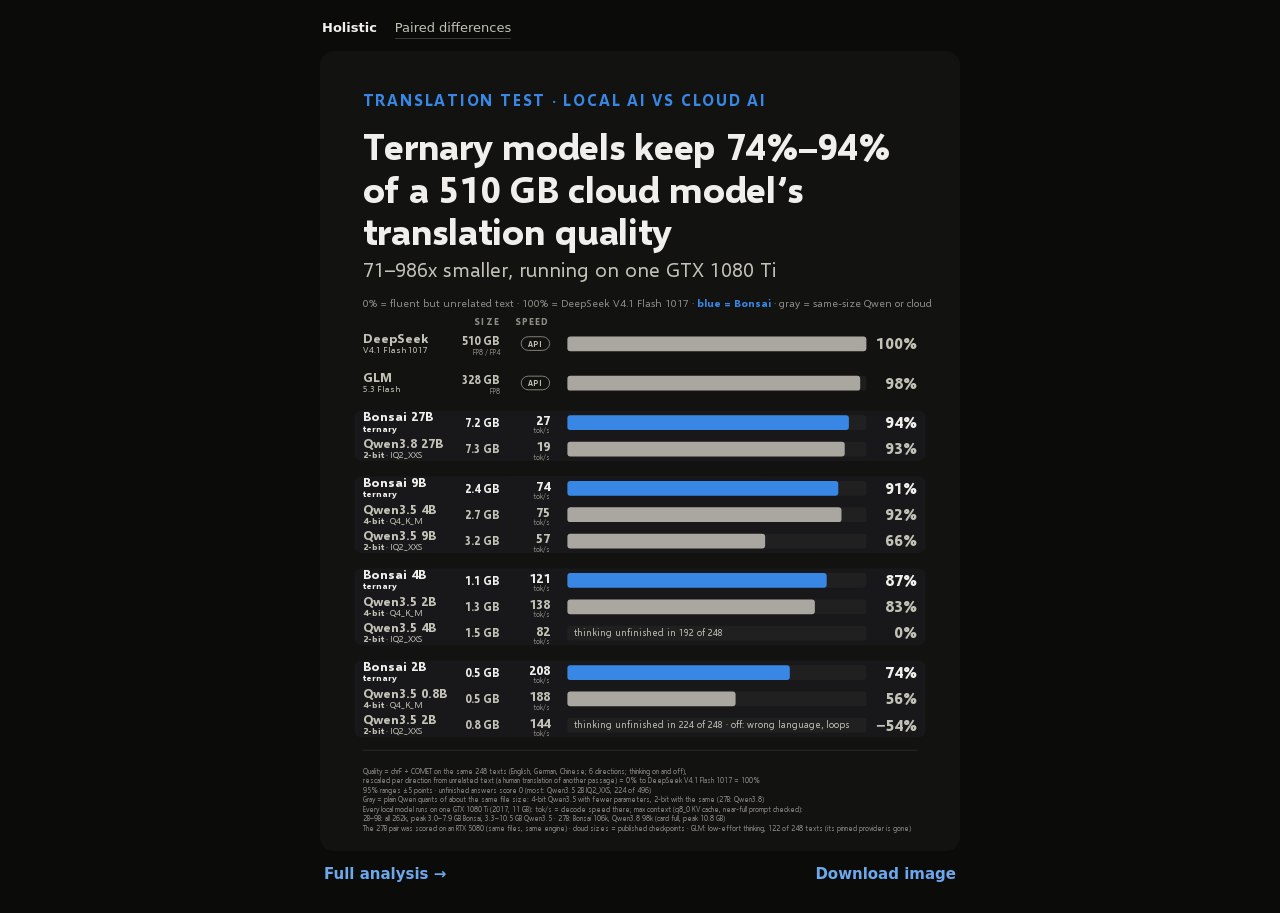
==== commit 2ff1cc16: "update bonsai2 translation pages" ====
--- a/bonsai2-translation/index.html
+++ b/bonsai2-translation/index.html
@@ -123,14 +123,15 @@
 <rect x="417.4931640625" y="925.5" width="417.6" height="24.9" rx="5" fill="#a9a7a0"/>
 <text x="1008" y="946.9" fill="#c3c2b7" font-size="27" font-weight="700" text-anchor="end">83%</text>
 </g>
-<g><title>Qwen3.5 4B, 1.5 GB: 0% of the way from unrelated text to DeepSeek V4.1 Flash 1017 (95% range −4% to 4%)</title>
+<g><title>Qwen3.5 4B, 1.5 GB: 0% of the way from unrelated text to DeepSeek V4.1 Flash 1017 (95% range −4% to 4%): thinking unfinished in 192 of 248</title>
 <text x="72" y="980.4" fill="#c3c2b7" font-size="22" font-weight="700">Qwen3.5 4B</text>
 <text x="72" y="997.4" fill="#c3c2b7" font-size="15"><tspan fill="#c3c2b7" font-weight="700">2-bit</tspan> · IQ2_XXS</text>
 <text x="303.8681640625" y="989.4" fill="#c3c2b7" font-size="19" font-weight="700" text-anchor="end">1.5 GB</text>
 <text x="387.4931640625" y="986.4" fill="#c3c2b7" font-size="22" font-weight="700" text-anchor="end">82</text>
 <text x="387.4931640625" y="1000.4" fill="#8f8d86" font-size="12" text-anchor="end">tok/s</text>
 <rect x="417.4931640625" y="969.9" width="504.501953125" height="24.9" rx="5" fill="#2c2c2a" fill-opacity=".45"/>
-<rect x="417.4931640625" y="969.9" width="-0.5" height="24.9" rx="5" fill="#a9a7a0"/>
+<rect x="417.4931640625" y="969.9" width="0.0" height="24.9" rx="5" fill="#a9a7a0"/>
+<text x="428.4931640625" y="987.4" fill="#c3c2b7" font-size="16">thinking unfinished in 192 of 248</text>
 <text x="1008" y="991.4" fill="#c3c2b7" font-size="27" font-weight="700" text-anchor="end">0%</text>
 </g>
 <rect x="58" y="1028.6" width="964" height="129.4" rx="12" fill="#18181a"/>
@@ -154,14 +155,15 @@
 <rect x="417.4931640625" y="1080.9" width="283.8" height="24.9" rx="5" fill="#a9a7a0"/>
 <text x="1008" y="1102.3" fill="#c3c2b7" font-size="27" font-weight="700" text-anchor="end">56%</text>
 </g>
-<g><title>Qwen3.5 2B, 0.8 GB: −54% of the way from unrelated text to DeepSeek V4.1 Flash 1017 (95% range −59% to −50%)</title>
+<g><title>Qwen3.5 2B, 0.8 GB: −54% of the way from unrelated text to DeepSeek V4.1 Flash 1017 (95% range −59% to −50%): thinking unfinished in 224 of 248 · off: wrong language, loops</title>
 <text x="72" y="1135.8" fill="#c3c2b7" font-size="22" font-weight="700">Qwen3.5 2B</text>
 <text x="72" y="1152.8" fill="#c3c2b7" font-size="15"><tspan fill="#c3c2b7" font-weight="700">2-bit</tspan> · IQ2_XXS</text>
 <text x="303.8681640625" y="1144.8" fill="#c3c2b7" font-size="19" font-weight="700" text-anchor="end">0.8 GB</text>
 <text x="387.4931640625" y="1141.8" fill="#c3c2b7" font-size="22" font-weight="700" text-anchor="end">144</text>
 <text x="387.4931640625" y="1155.8" fill="#8f8d86" font-size="12" text-anchor="end">tok/s</text>
 <rect x="417.4931640625" y="1125.3" width="504.501953125" height="24.9" rx="5" fill="#2c2c2a" fill-opacity=".45"/>
-<rect x="417.4931640625" y="1125.3" width="-274.8" height="24.9" rx="5" fill="#a9a7a0"/>
+<rect x="417.4931640625" y="1125.3" width="0.0" height="24.9" rx="5" fill="#a9a7a0"/>
+<text x="428.4931640625" y="1142.8" fill="#c3c2b7" font-size="16">thinking unfinished in 224 of 248 · off: wrong language, loops</text>
 <text x="1008" y="1146.8" fill="#c3c2b7" font-size="27" font-weight="700" text-anchor="end">−54%</text>
 </g>
 <line x1="72" x2="1008" y1="1180" y2="1180" stroke="#2c2c2a" stroke-width="1.5"/>
